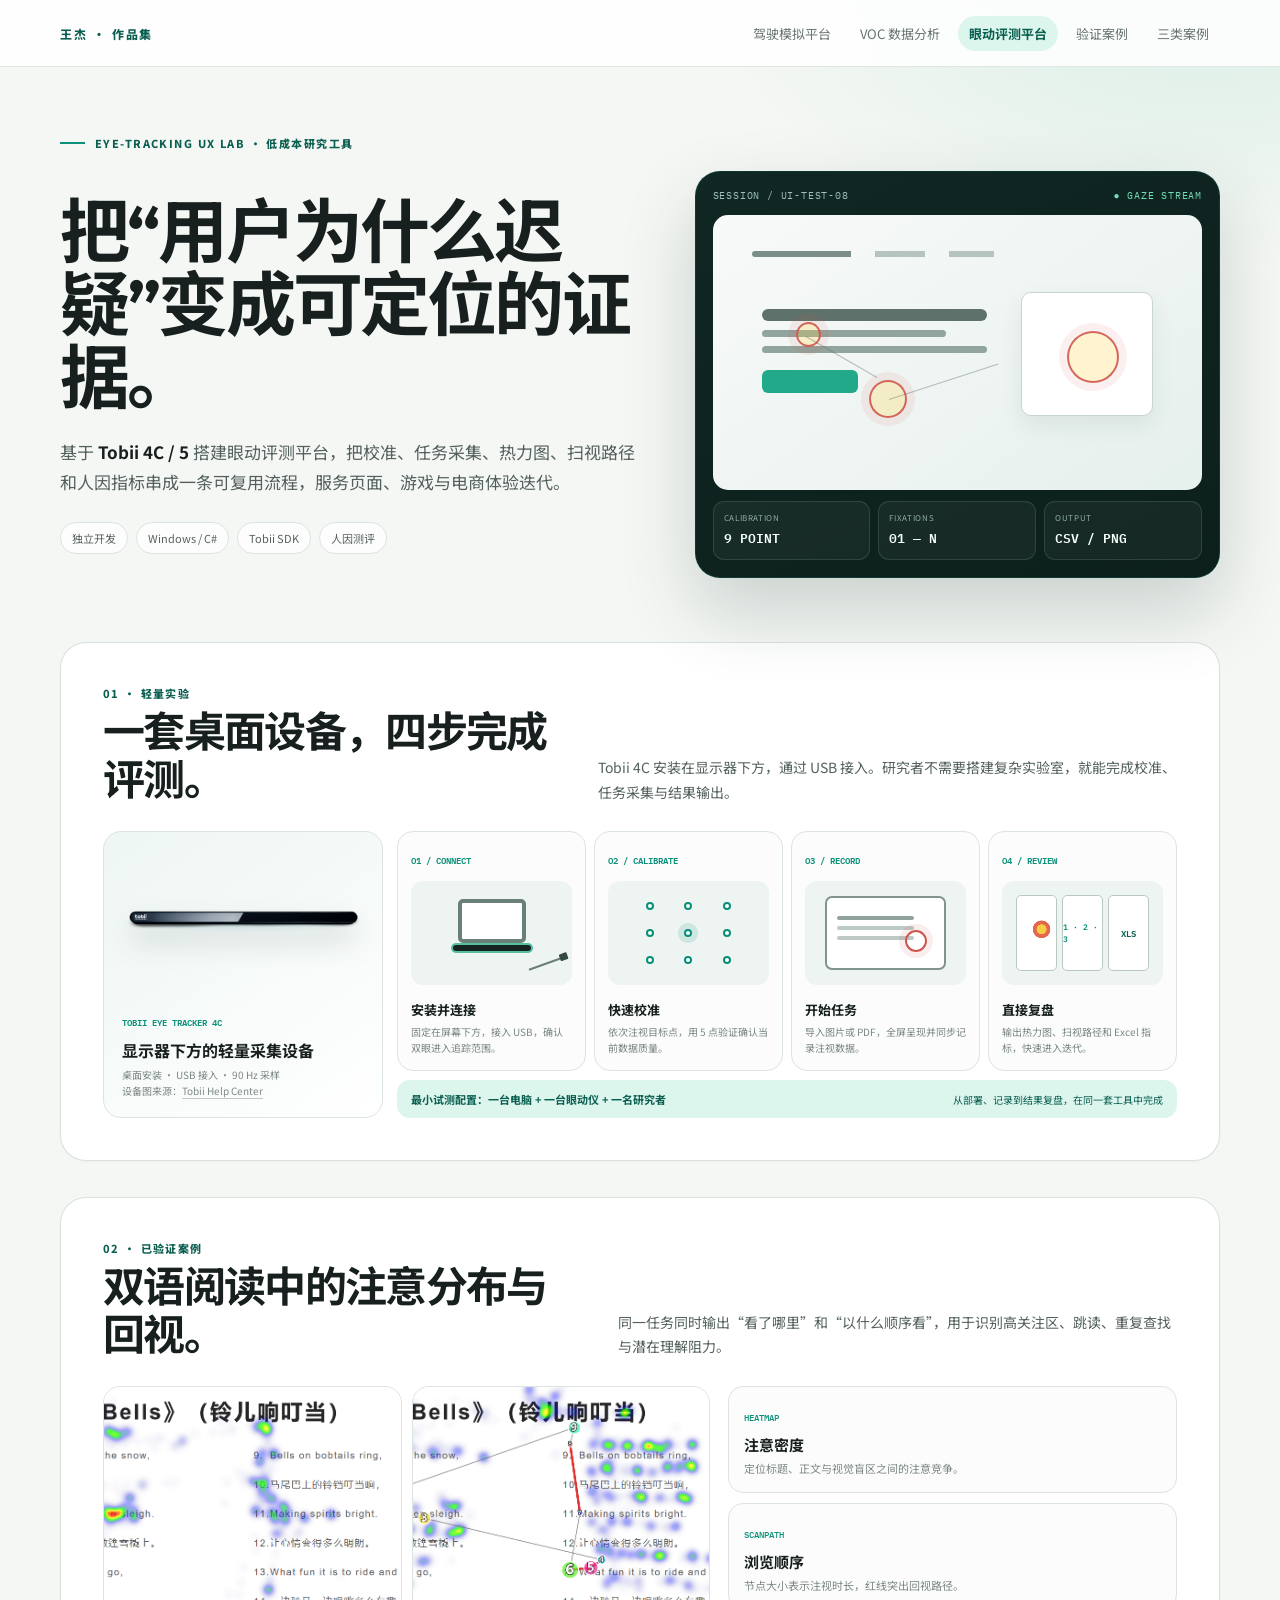
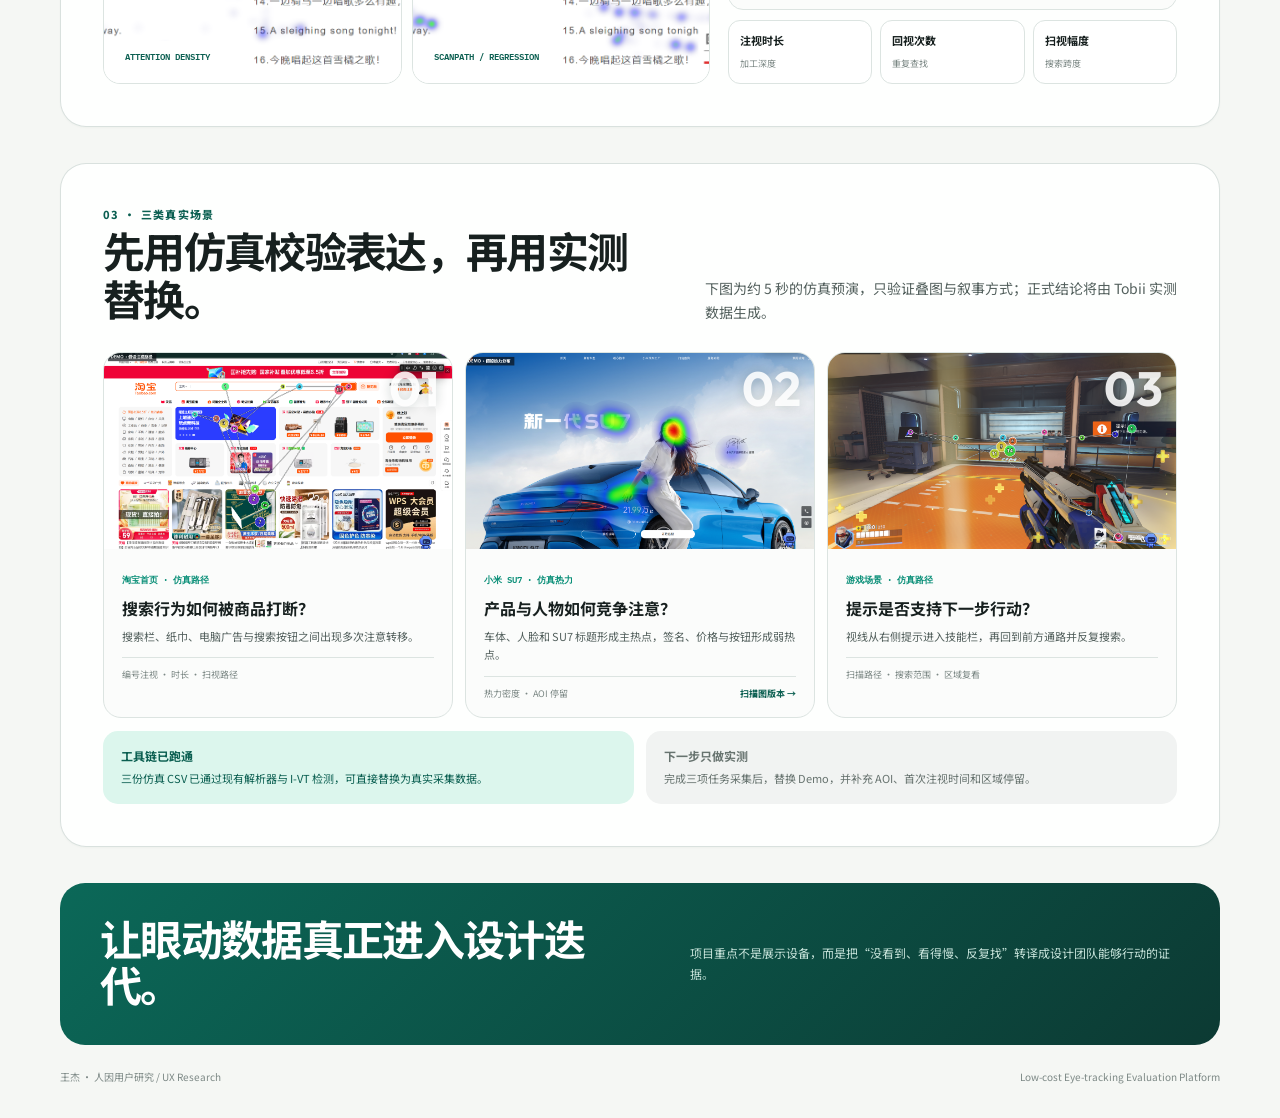
==== eye-tracking/index.html @ d2858ac9 "Show simulated gaze cases in portfolio" ====
<!DOCTYPE html>
<html lang="zh-CN">
<head>
<meta charset="utf-8"/>
<meta name="viewport" content="width=device-width,initial-scale=1"/>
<meta name="description" content="基于 Tobii 4C / 5 的低成本眼动交互与行为评测平台。"/>
<title>王杰｜低成本眼动交互与行为评测平台</title>
<link rel="preconnect" href="https://fonts.googleapis.com"/>
<link rel="preconnect" href="https://fonts.gstatic.com" crossorigin/>
<link href="https://fonts.googleapis.com/css2?family=IBM+Plex+Mono:wght@500;600&family=Noto+Sans+SC:wght@400;500;600;700;800&family=Outfit:wght@600;700&display=swap" rel="stylesheet"/>
<style>
:root{--ink:#17201f;--body:#53605d;--muted:#7c8885;--line:#dce4e1;--paper:#f5f7f4;--card:#fff;--accent:#0a8f78;--dark:#0b5f51;--mint:#dcf6ed;--red:#cf554c;--ease:cubic-bezier(.16,1,.3,1)}
*{box-sizing:border-box}html{scroll-behavior:smooth}body{margin:0;color:var(--ink);font-family:"Noto Sans SC","Microsoft YaHei",sans-serif;background:radial-gradient(800px 430px at 94% 0,rgba(74,193,157,.15),transparent 62%),var(--paper);-webkit-font-smoothing:antialiased}a{color:inherit}img{display:block;max-width:100%}.shell{width:min(1160px,calc(100% - 36px));margin:auto}.display{font-family:"Outfit","Noto Sans SC",sans-serif;letter-spacing:-.04em}.mono{font-family:"IBM Plex Mono",monospace}.topbar{position:sticky;top:0;z-index:20;border-bottom:1px solid rgba(220,228,225,.9);background:rgba(255,255,255,.84);backdrop-filter:blur(15px)}.topbar-inner{min-height:66px;display:flex;align-items:center;justify-content:space-between;gap:20px}.brand{font-size:12px;font-weight:800;letter-spacing:.16em;color:var(--dark);text-transform:uppercase;text-decoration:none}.nav{display:flex;gap:7px;align-items:center}.nav a{padding:8px 11px;border-radius:999px;text-decoration:none;font-size:13px;color:#687471}.nav a:hover{background:#edf4f1;color:var(--ink)}.nav a.active{background:var(--mint);color:var(--dark);font-weight:700}.hero{padding:68px 0 46px}.eyebrow{display:flex;align-items:center;gap:10px;color:var(--dark);font-size:11px;font-weight:800;letter-spacing:.13em;text-transform:uppercase}.eyebrow:before{content:"";width:25px;height:2px;background:var(--accent)}.hero-grid{display:grid;grid-template-columns:1.05fr .95fr;gap:54px;align-items:center;margin-top:20px}.hero h1{margin:0;font-size:clamp(42px,5.6vw,70px);line-height:1.04}.hero p{font-size:17px;line-height:1.8;color:var(--body);margin:23px 0 0;max-width:660px}.hero p strong{color:var(--ink)}.chips{display:flex;gap:8px;flex-wrap:wrap;margin-top:24px}.chip{font-size:11px;color:#56625f;border:1px solid var(--line);background:rgba(255,255,255,.72);border-radius:999px;padding:7px 11px}.console{border:1px solid rgba(10,143,120,.2);border-radius:25px;padding:17px;background:linear-gradient(155deg,#102723,#0c1f1b);color:#f5fffb;box-shadow:0 32px 75px rgba(10,50,42,.19)}.console-head{display:flex;justify-content:space-between;color:#9fc0b9;font-size:10px;letter-spacing:.08em}.live{color:#74dcba}.screen{position:relative;margin-top:13px;aspect-ratio:16/9;border-radius:15px;background:linear-gradient(145deg,#f8faf9,#e6f0ec);overflow:hidden}.screen:before{content:"";position:absolute;left:8%;right:8%;top:13%;height:6px;background:linear-gradient(90deg,#7b8f88 24%,transparent 24% 30%,#b6c4bf 30% 42%,transparent 42% 48%,#b6c4bf 48% 59%,transparent 59%);border-radius:20px}.copy-lines{position:absolute;left:10%;top:34%;width:46%}.copy-lines i{display:block;height:7px;background:#91a49e;border-radius:10px;margin-bottom:9px}.copy-lines i:first-child{height:12px;background:#5e716a}.copy-lines i:nth-child(2){width:82%}.copy-lines b{display:block;width:43%;height:23px;background:#22a98a;border-radius:6px;margin-top:17px}.product{position:absolute;right:10%;top:28%;width:27%;height:45%;background:white;border:1px solid #c9d5d1;border-radius:10px;box-shadow:0 10px 22px rgba(25,66,56,.08)}.gaze{position:absolute;border-radius:50%;border:2px solid rgba(207,85,76,.88);background:rgba(255,211,64,.25);box-shadow:0 0 0 8px rgba(207,85,76,.09)}.g1{width:25px;height:25px;left:17%;top:39%}.g2{width:38px;height:38px;left:32%;top:60%}.g3{width:52px;height:52px;right:17%;top:42%}.path{position:absolute;height:1px;background:rgba(90,102,98,.4);transform-origin:left}.p1{width:82px;left:19%;top:44%;transform:rotate(30deg)}.p2{width:115px;left:36%;top:67%;transform:rotate(-18deg)}.console-stats{display:grid;grid-template-columns:repeat(3,1fr);gap:8px;margin-top:11px}.console-stat{border:1px solid rgba(187,232,216,.14);background:rgba(255,255,255,.045);padding:10px;border-radius:11px}.console-stat span{display:block;font-size:8px;color:#8facA5;text-transform:uppercase;letter-spacing:.08em}.console-stat strong{display:block;margin-top:4px;font:600 13px "IBM Plex Mono",monospace}.section{padding:18px 0}.card{border:1px solid rgba(215,224,221,.95);border-radius:26px;background:rgba(255,255,255,.91);padding:clamp(23px,3.6vw,42px);box-shadow:0 1px 2px rgba(20,50,43,.03)}.section-head{display:flex;align-items:flex-end;justify-content:space-between;gap:40px;margin-bottom:27px}.kicker{margin:0;color:var(--dark);font-size:11px;font-weight:800;letter-spacing:.12em;text-transform:uppercase}.section h2{font-size:clamp(28px,3.7vw,42px);line-height:1.14;margin:7px 0 0}.intro{max-width:590px;font-size:14px;line-height:1.75;color:var(--body);margin:0}.flow{display:grid;grid-template-columns:repeat(5,1fr);border:1px solid var(--line);border-radius:17px;overflow:hidden}.flow div{padding:17px;background:#fff;border-right:1px solid var(--line)}.flow div:last-child{border:0}.flow span{font:500 9px "IBM Plex Mono",monospace;color:var(--accent)}.flow b{display:block;font-size:14px;margin-top:15px}.flow small{display:block;font-size:11px;line-height:1.6;color:var(--muted);margin-top:5px}.case-grid{display:grid;grid-template-columns:1.15fr .85fr;gap:18px}.visual-pair{display:grid;grid-template-columns:1fr 1fr;gap:10px}.visual{position:relative;border:1px solid var(--line);border-radius:17px;overflow:hidden;background:#edf2ef}.visual img{width:100%;height:100%;min-height:260px;object-fit:cover}.visual label{position:absolute;left:12px;bottom:12px;background:rgba(255,255,255,.9);backdrop-filter:blur(8px);padding:7px 9px;border-radius:8px;font:600 9px "IBM Plex Mono",monospace;color:var(--dark)}.case-notes{display:flex;flex-direction:column;gap:10px}.note{border:1px solid var(--line);border-radius:15px;padding:15px;background:#fbfcfb}.note span{font:500 9px "IBM Plex Mono",monospace;color:var(--accent)}.note h3{font-size:15px;margin:8px 0 4px}.note p{font-size:11px;line-height:1.65;color:var(--muted);margin:0}.metrics{display:grid;grid-template-columns:repeat(3,1fr);gap:8px}.metric{border:1px solid var(--line);border-radius:12px;padding:11px;background:white}.metric b{font-size:11px;display:block}.metric small{font-size:9px;color:var(--muted)}.next-grid{display:grid;grid-template-columns:repeat(3,1fr);gap:12px}.experiment{position:relative;min-height:220px;padding:20px;border:1px solid var(--line);border-radius:18px;background:#fbfcfb;overflow:hidden}.experiment:after{content:attr(data-no);position:absolute;right:13px;top:4px;font:700 58px "Outfit",sans-serif;color:#e7eeeb}.experiment span{position:relative;z-index:1;font:600 9px "IBM Plex Mono",monospace;color:var(--accent)}.experiment h3{position:relative;z-index:1;font-size:17px;margin:25px 0 9px}.experiment p{position:relative;z-index:1;font-size:12px;line-height:1.7;color:var(--body);margin:0}.deliver{position:absolute;left:20px;right:20px;bottom:17px;padding-top:11px;border-top:1px solid var(--line);font-size:10px;color:var(--muted)}.boundary{margin-top:13px;display:grid;grid-template-columns:1fr 1fr;gap:12px}.boundary div{padding:16px 18px;border-radius:15px}.done{background:var(--mint);color:var(--dark)}.roadmap{background:#f1f3f2;color:#67736f}.boundary b{display:block;font-size:12px}.boundary p{font-size:11px;line-height:1.6;margin:6px 0 0}.closing{margin:18px auto 0;padding:35px 40px;border-radius:25px;background:linear-gradient(135deg,#0b6858,#0c3a33);color:white;display:flex;align-items:center;justify-content:space-between;gap:40px}.closing h2{font-size:clamp(27px,3.6vw,42px);margin:0;line-height:1.1}.closing p{max-width:490px;font-size:12px;line-height:1.7;color:#c4e1d8;margin:0}.footer{padding:24px 0 34px;display:flex;justify-content:space-between;font-size:10px;color:var(--muted)}
.setup-grid{display:grid;grid-template-columns:280px 1fr;gap:14px}.device-panel{margin:0;border:1px solid var(--line);border-radius:18px;background:linear-gradient(145deg,#eef6f3,#fff);padding:18px;display:flex;flex-direction:column;justify-content:space-between}.device-stage{min-height:145px;display:grid;place-items:center;padding:14px 3px}.device-stage img{width:100%;filter:drop-shadow(0 15px 14px rgba(16,45,38,.18))}.device-panel span{font:600 9px "IBM Plex Mono",monospace;color:var(--accent)}.device-panel strong{display:block;font-size:16px;margin-top:7px}.device-panel small{display:block;font-size:10px;line-height:1.6;color:var(--muted);margin-top:5px}.device-panel a{color:var(--muted);text-decoration:none;border-bottom:1px solid #bdc9c5}.storyboard{display:grid;grid-template-columns:repeat(4,1fr);gap:8px}.story{position:relative;min-height:240px;border:1px solid var(--line);border-radius:16px;background:#fbfcfb;padding:13px;overflow:hidden}.story-no{font:600 9px "IBM Plex Mono",monospace;color:var(--accent)}.story-visual{height:104px;margin:12px 0 15px;border-radius:12px;background:#eef4f1;position:relative;overflow:hidden}.story h3{font-size:13px;margin:0}.story p{font-size:10px;line-height:1.55;color:var(--muted);margin:5px 0 0}.monitor{position:absolute;width:68px;height:44px;left:50%;top:18px;transform:translateX(-50%);border:4px solid #698079;border-radius:5px;background:#fff}.monitor:after{content:"";position:absolute;width:78px;height:6px;left:-9px;bottom:-12px;border-radius:5px;background:#162522;box-shadow:0 0 0 2px #57bea1}.usb{position:absolute;width:34px;height:2px;right:10px;bottom:20px;background:#6a7f79;transform:rotate(-20deg)}.usb:after{content:"";position:absolute;right:-7px;top:-3px;width:8px;height:7px;background:#344b45;border-radius:1px}.cal-grid{position:absolute;inset:18px 29px;display:grid;grid-template-columns:repeat(3,1fr);gap:12px}.cal-grid i{width:8px;height:8px;border:2px solid var(--accent);border-radius:50%;place-self:center;background:#fff}.cal-grid i:nth-child(5){box-shadow:0 0 0 6px rgba(10,143,120,.14)}.task-window{position:absolute;inset:15px 20px;border:2px solid #81938d;border-radius:7px;background:#fff}.task-window:before{content:"";position:absolute;left:10px;right:30px;top:18px;height:4px;border-radius:4px;background:#91a39d;box-shadow:0 10px 0 #bdc9c5,0 20px 0 #bdc9c5}.task-window:after{content:"";position:absolute;width:18px;height:18px;right:17px;bottom:16px;border:2px solid var(--red);border-radius:50%;box-shadow:0 0 0 6px rgba(207,85,76,.1)}.outputs{position:absolute;inset:14px;display:grid;grid-template-columns:repeat(3,1fr);gap:5px}.outputs i{position:relative;border:1px solid #b9c8c3;border-radius:5px;background:white}.outputs i:first-child{background:radial-gradient(circle at 63% 45%,#f4cf43 0 10%,#e6674f 11% 18%,transparent 19%),white}.outputs i:nth-child(2):before{content:"1 · 2 · 3";position:absolute;inset:0;display:grid;place-items:center;font:600 8px "IBM Plex Mono",monospace;color:var(--accent)}.outputs i:nth-child(3):before{content:"XLS";position:absolute;inset:0;display:grid;place-items:center;font:600 9px "IBM Plex Mono",monospace;color:var(--dark)}.ease-strip{grid-column:1/-1;display:flex;align-items:center;justify-content:space-between;gap:18px;margin-top:1px;border-radius:13px;background:var(--mint);padding:11px 14px;color:var(--dark)}.ease-strip b{font-size:11px}.ease-strip span{font-size:10px}
@media(max-width:900px){.hero-grid,.case-grid,.setup-grid{grid-template-columns:1fr}.hero{padding-top:50px}.console{max-width:640px}.section-head{display:block}.intro{margin-top:13px}.device-panel{display:grid;grid-template-columns:260px 1fr;gap:18px;align-items:center}.storyboard{grid-template-columns:1fr 1fr}.next-grid{grid-template-columns:1fr}.experiment{min-height:180px}.closing{display:block}.closing p{margin-top:15px}}
@media(max-width:620px){.shell{width:calc(100% - 24px)}.topbar-inner{align-items:flex-start;flex-direction:column;padding:11px 0}.nav{gap:2px}.nav a{font-size:11px;padding:6px 8px}.nav a:nth-child(n+4){display:none}.hero{padding:42px 0 28px}.hero h1{font-size:42px}.hero p{font-size:15px}.card{border-radius:21px}.device-panel{display:block}.device-stage{min-height:120px}.storyboard,.visual-pair,.boundary{grid-template-columns:1fr}.story{min-height:205px}.story-visual{height:88px}.ease-strip{display:block}.ease-strip span{display:block;margin-top:4px}.visual img{min-height:210px}.metrics{grid-template-columns:1fr 1fr}.closing{padding:28px}.footer{gap:8px;flex-direction:column}}
.experiment.visual-case{min-height:0;padding:0}.experiment.visual-case:after{top:5px;font-size:48px;color:rgba(255,255,255,.88);text-shadow:0 1px 12px rgba(5,33,28,.2)}.experiment-media{display:block;aspect-ratio:16/9;overflow:hidden;background:#dfe7e4}.experiment-media img{width:100%;height:100%;object-fit:cover;transition:transform .5s var(--ease)}.experiment-media:hover img{transform:scale(1.025)}.experiment-copy{padding:15px 18px 17px}.experiment.visual-case h3{font-size:16px;margin:8px 0 7px}.experiment.visual-case p{font-size:11px}.experiment.visual-case .deliver{position:static;left:auto;right:auto;bottom:auto;margin-top:12px;padding-top:10px;font-size:9px}.deliver a{float:right;color:var(--dark);font-weight:700;text-decoration:none}.deliver a:hover{text-decoration:underline}
@media(max-width:900px){.experiment.visual-case{min-height:0}}
@media(prefers-reduced-motion:reduce){html{scroll-behavior:auto}.experiment-media img{transition:none}}
</style>
</head>
<body>
<header class="topbar"><div class="shell topbar-inner"><a class="brand" href="../">王杰 · 作品集</a><nav class="nav" aria-label="作品集导航"><a href="../">驾驶模拟平台</a><a href="../voc/">VOC 数据分析</a><a class="active" href="./">眼动评测平台</a><a href="#case">验证案例</a><a href="#next">三类案例</a></nav></div></header>

<main>
<section class="hero shell">
  <div class="eyebrow">Eye-tracking UX Lab · 低成本研究工具</div>
  <div class="hero-grid">
    <div><h1 class="display">把“用户为什么迟疑”变成可定位的证据。</h1><p>基于 <strong>Tobii 4C / 5</strong> 搭建眼动评测平台，把校准、任务采集、热力图、扫视路径和人因指标串成一条可复用流程，服务页面、游戏与电商体验迭代。</p><div class="chips"><span class="chip">独立开发</span><span class="chip">Windows / C#</span><span class="chip">Tobii SDK</span><span class="chip">人因测评</span></div></div>
    <div class="console" aria-label="眼动评测控制台示意"><div class="console-head mono"><span>SESSION / UI-TEST-08</span><span class="live">● GAZE STREAM</span></div><div class="screen"><div class="copy-lines"><i></i><i></i><i></i><b></b></div><div class="product"></div><span class="gaze g1"></span><span class="gaze g2"></span><span class="gaze g3"></span><span class="path p1"></span><span class="path p2"></span></div><div class="console-stats"><div class="console-stat"><span>Calibration</span><strong>9 POINT</strong></div><div class="console-stat"><span>Fixations</span><strong>01 — N</strong></div><div class="console-stat"><span>Output</span><strong>CSV / PNG</strong></div></div></div>
  </div>
</section>

<section class="section shell">
  <div class="card">
    <div class="section-head"><div><p class="kicker">01 · 轻量实验</p><h2 class="display">一套桌面设备，四步完成评测。</h2></div><p class="intro">Tobii 4C 安装在显示器下方，通过 USB 接入。研究者不需要搭建复杂实验室，就能完成校准、任务采集与结果输出。</p></div>
    <div class="setup-grid">
      <figure class="device-panel"><div class="device-stage"><img src="./assets/tobii-4c.png" alt="Tobii Eye Tracker 4C 桌面式眼动仪"/></div><figcaption><span>TOBII EYE TRACKER 4C</span><strong>显示器下方的轻量采集设备</strong><small>桌面安装 · USB 接入 · 90 Hz 采样<br/>设备图来源：<a href="https://help.tobii.com/hc/en-us/articles/115003827934-Get-started-with-your-eye-tracker" target="_blank" rel="noreferrer">Tobii Help Center</a></small></figcaption></figure>
      <div class="storyboard" aria-label="眼动实验便捷性故事板">
        <article class="story"><span class="story-no">01 / CONNECT</span><div class="story-visual"><i class="monitor"></i><i class="usb"></i></div><h3>安装并连接</h3><p>固定在屏幕下方，接入 USB，确认双眼进入追踪范围。</p></article>
        <article class="story"><span class="story-no">02 / CALIBRATE</span><div class="story-visual"><span class="cal-grid"><i></i><i></i><i></i><i></i><i></i><i></i><i></i><i></i><i></i></span></div><h3>快速校准</h3><p>依次注视目标点，用 5 点验证确认当前数据质量。</p></article>
        <article class="story"><span class="story-no">03 / RECORD</span><div class="story-visual"><i class="task-window"></i></div><h3>开始任务</h3><p>导入图片或 PDF，全屏呈现并同步记录注视数据。</p></article>
        <article class="story"><span class="story-no">04 / REVIEW</span><div class="story-visual"><span class="outputs"><i></i><i></i><i></i></span></div><h3>直接复盘</h3><p>输出热力图、扫视路径和 Excel 指标，快速进入迭代。</p></article>
        <div class="ease-strip"><b>最小试测配置：一台电脑 + 一台眼动仪 + 一名研究者</b><span>从部署、记录到结果复盘，在同一套工具中完成</span></div>
      </div>
    </div>
  </div>
</section>

<section class="section shell" id="case">
  <div class="card">
    <div class="section-head"><div><p class="kicker">02 · 已验证案例</p><h2 class="display">双语阅读中的注意分布与回视。</h2></div><p class="intro">同一任务同时输出“看了哪里”和“以什么顺序看”，用于识别高关注区、跳读、重复查找与潜在理解阻力。</p></div>
    <div class="case-grid">
      <div class="visual-pair"><div class="visual"><img src="./assets/heatmap-reading.png" alt="双语阅读任务热力图"/><label>ATTENTION DENSITY</label></div><div class="visual"><img src="./assets/scanpath-reading.png" alt="双语阅读任务扫视路径"/><label>SCANPATH / REGRESSION</label></div></div>
      <div class="case-notes"><div class="note"><span>HEATMAP</span><h3>注意密度</h3><p>定位标题、正文与视觉盲区之间的注意竞争。</p></div><div class="note"><span>SCANPATH</span><h3>浏览顺序</h3><p>节点大小表示注视时长，红线突出回视路径。</p></div><div class="metrics"><div class="metric"><b>注视时长</b><small>加工深度</small></div><div class="metric"><b>回视次数</b><small>重复查找</small></div><div class="metric"><b>扫视幅度</b><small>搜索跨度</small></div></div></div>
    </div>
  </div>
</section>

<section class="section shell" id="next">
  <div class="card">
    <div class="section-head"><div><p class="kicker">03 · 三类真实场景</p><h2 class="display">先用仿真校验表达，再用实测替换。</h2></div><p class="intro">下图为约 5 秒的仿真预演，只验证叠图与叙事方式；正式结论将由 Tobii 实测数据生成。</p></div>
    <div class="next-grid">
      <article class="experiment visual-case" data-no="01"><a class="experiment-media" href="./stimuli/demo/taobao-scanpath-demo.png" target="_blank" rel="noreferrer"><img src="./stimuli/demo/taobao-scanpath-demo.png" alt="淘宝首页仿真扫视路径图"/></a><div class="experiment-copy"><span>淘宝首页 · 仿真路径</span><h3>搜索行为如何被商品打断？</h3><p>搜索栏、纸巾、电脑广告与搜索按钮之间出现多次注意转移。</p><div class="deliver">编号注视 · 时长 · 扫视路径</div></div></article>
      <article class="experiment visual-case" data-no="02"><a class="experiment-media" href="./stimuli/demo/xiaomi-su7-heatmap-demo.png" target="_blank" rel="noreferrer"><img src="./stimuli/demo/xiaomi-su7-heatmap-demo.png" alt="小米 SU7 官网仿真热力图"/></a><div class="experiment-copy"><span>小米 SU7 · 仿真热力</span><h3>产品与人物如何竞争注意？</h3><p>车体、人脸和 SU7 标题形成主热点，签名、价格与按钮形成弱热点。</p><div class="deliver">热力密度 · AOI 停留<a href="./stimuli/demo/xiaomi-su7-scanpath-demo.png" target="_blank" rel="noreferrer">扫描图版本 →</a></div></div></article>
      <article class="experiment visual-case" data-no="03"><a class="experiment-media" href="./stimuli/demo/game-scanpath-demo.png" target="_blank" rel="noreferrer"><img src="./stimuli/demo/game-scanpath-demo.png" alt="游戏训练场景仿真扫视路径图"/></a><div class="experiment-copy"><span>游戏场景 · 仿真路径</span><h3>提示是否支持下一步行动？</h3><p>视线从右侧提示进入技能栏，再回到前方通路并反复搜索。</p><div class="deliver">扫描路径 · 搜索范围 · 区域复看</div></div></article>
    </div>
    <div class="boundary"><div class="done"><b>工具链已跑通</b><p>三份仿真 CSV 已通过现有解析器与 I‑VT 检测，可直接替换为真实采集数据。</p></div><div class="roadmap"><b>下一步只做实测</b><p>完成三项任务采集后，替换 Demo，并补充 AOI、首次注视时间和区域停留。</p></div></div>
  </div>
</section>

<section class="closing shell"><h2 class="display">让眼动数据真正进入设计迭代。</h2><p>项目重点不是展示设备，而是把“没看到、看得慢、反复找”转译成设计团队能够行动的证据。</p></section>
</main>

<footer class="footer shell"><span>王杰 · 人因用户研究 / UX Research</span><span>Low-cost Eye-tracking Evaluation Platform</span></footer>
</body>
</html>
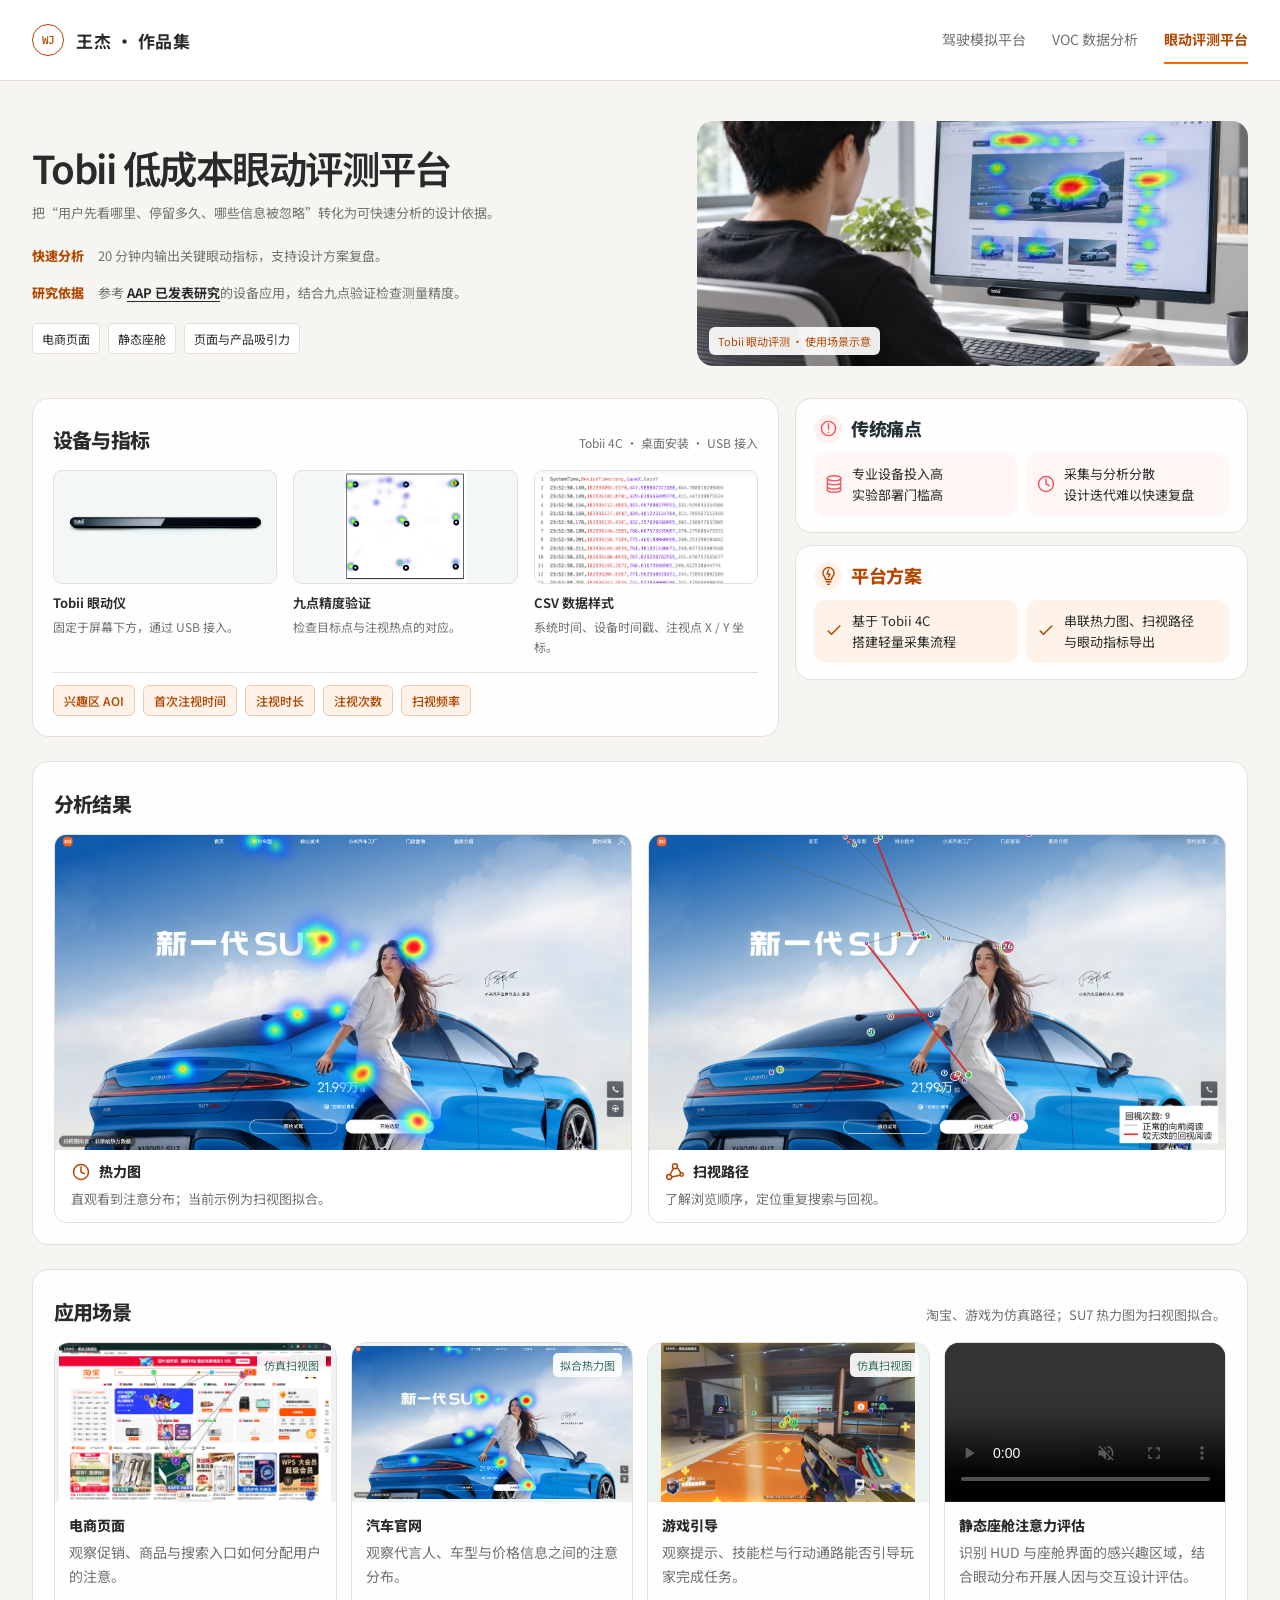
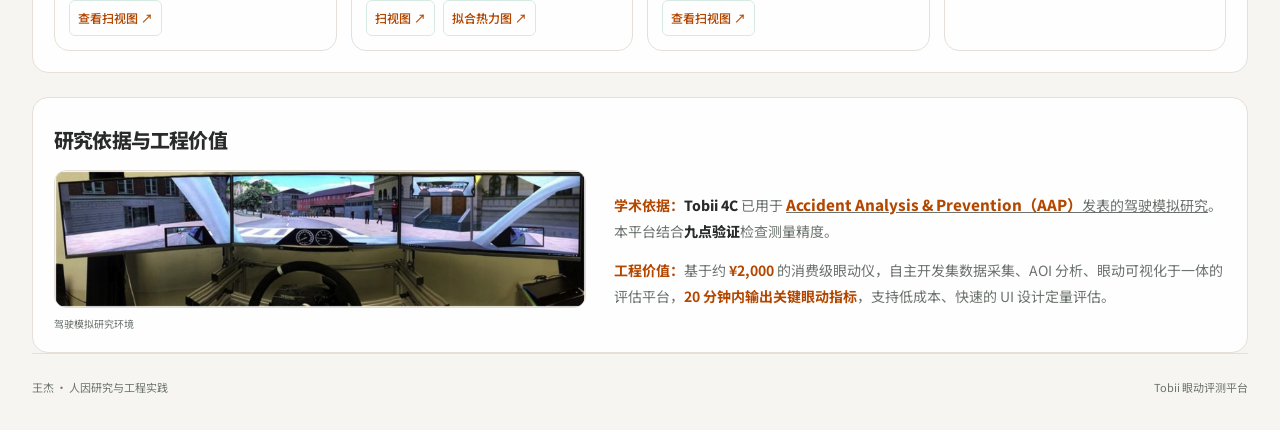
==== commit 028ef72f: "Refresh portfolio and highlight human factors research capabilities" ====
--- a/eye-tracking/index.html
+++ b/eye-tracking/index.html
@@ -1,77 +1,97 @@
 <!DOCTYPE html>
+
 <html lang="zh-CN">
 <head>
 <meta charset="utf-8"/>
-<meta name="viewport" content="width=device-width,initial-scale=1"/>
-<meta name="description" content="基于 Tobii 4C / 5 的低成本眼动交互与行为评测平台。"/>
-<title>王杰｜低成本眼动交互与行为评测平台</title>
-<link rel="preconnect" href="https://fonts.googleapis.com"/>
-<link rel="preconnect" href="https://fonts.gstatic.com" crossorigin/>
-<link href="https://fonts.googleapis.com/css2?family=IBM+Plex+Mono:wght@500;600&family=Noto+Sans+SC:wght@400;500;600;700;800&family=Outfit:wght@600;700&display=swap" rel="stylesheet"/>
+<meta content="width=device-width,initial-scale=1" name="viewport"/>
+<meta content="Tobii 低成本眼动评测平台：从安装、校准、任务配置到采集复盘，呈现四个应用场景。" name="description"/>
+<title>王杰｜Tobii 低成本眼动评测平台</title>
 <style>
-:root{--ink:#17201f;--body:#53605d;--muted:#7c8885;--line:#dce4e1;--paper:#f5f7f4;--card:#fff;--accent:#0a8f78;--dark:#0b5f51;--mint:#dcf6ed;--red:#cf554c;--ease:cubic-bezier(.16,1,.3,1)}
-*{box-sizing:border-box}html{scroll-behavior:smooth}body{margin:0;color:var(--ink);font-family:"Noto Sans SC","Microsoft YaHei",sans-serif;background:radial-gradient(800px 430px at 94% 0,rgba(74,193,157,.15),transparent 62%),var(--paper);-webkit-font-smoothing:antialiased}a{color:inherit}img{display:block;max-width:100%}.shell{width:min(1160px,calc(100% - 36px));margin:auto}.display{font-family:"Outfit","Noto Sans SC",sans-serif;letter-spacing:-.04em}.mono{font-family:"IBM Plex Mono",monospace}.topbar{position:sticky;top:0;z-index:20;border-bottom:1px solid rgba(220,228,225,.9);background:rgba(255,255,255,.84);backdrop-filter:blur(15px)}.topbar-inner{min-height:66px;display:flex;align-items:center;justify-content:space-between;gap:20px}.brand{font-size:12px;font-weight:800;letter-spacing:.16em;color:var(--dark);text-transform:uppercase;text-decoration:none}.nav{display:flex;gap:7px;align-items:center}.nav a{padding:8px 11px;border-radius:999px;text-decoration:none;font-size:13px;color:#687471}.nav a:hover{background:#edf4f1;color:var(--ink)}.nav a.active{background:var(--mint);color:var(--dark);font-weight:700}.hero{padding:68px 0 46px}.eyebrow{display:flex;align-items:center;gap:10px;color:var(--dark);font-size:11px;font-weight:800;letter-spacing:.13em;text-transform:uppercase}.eyebrow:before{content:"";width:25px;height:2px;background:var(--accent)}.hero-grid{display:grid;grid-template-columns:1.05fr .95fr;gap:54px;align-items:center;margin-top:20px}.hero h1{margin:0;font-size:clamp(42px,5.6vw,70px);line-height:1.04}.hero p{font-size:17px;line-height:1.8;color:var(--body);margin:23px 0 0;max-width:660px}.hero p strong{color:var(--ink)}.chips{display:flex;gap:8px;flex-wrap:wrap;margin-top:24px}.chip{font-size:11px;color:#56625f;border:1px solid var(--line);background:rgba(255,255,255,.72);border-radius:999px;padding:7px 11px}.console{border:1px solid rgba(10,143,120,.2);border-radius:25px;padding:17px;background:linear-gradient(155deg,#102723,#0c1f1b);color:#f5fffb;box-shadow:0 32px 75px rgba(10,50,42,.19)}.console-head{display:flex;justify-content:space-between;color:#9fc0b9;font-size:10px;letter-spacing:.08em}.live{color:#74dcba}.screen{position:relative;margin-top:13px;aspect-ratio:16/9;border-radius:15px;background:linear-gradient(145deg,#f8faf9,#e6f0ec);overflow:hidden}.screen:before{content:"";position:absolute;left:8%;right:8%;top:13%;height:6px;background:linear-gradient(90deg,#7b8f88 24%,transparent 24% 30%,#b6c4bf 30% 42%,transparent 42% 48%,#b6c4bf 48% 59%,transparent 59%);border-radius:20px}.copy-lines{position:absolute;left:10%;top:34%;width:46%}.copy-lines i{display:block;height:7px;background:#91a49e;border-radius:10px;margin-bottom:9px}.copy-lines i:first-child{height:12px;background:#5e716a}.copy-lines i:nth-child(2){width:82%}.copy-lines b{display:block;width:43%;height:23px;background:#22a98a;border-radius:6px;margin-top:17px}.product{position:absolute;right:10%;top:28%;width:27%;height:45%;background:white;border:1px solid #c9d5d1;border-radius:10px;box-shadow:0 10px 22px rgba(25,66,56,.08)}.gaze{position:absolute;border-radius:50%;border:2px solid rgba(207,85,76,.88);background:rgba(255,211,64,.25);box-shadow:0 0 0 8px rgba(207,85,76,.09)}.g1{width:25px;height:25px;left:17%;top:39%}.g2{width:38px;height:38px;left:32%;top:60%}.g3{width:52px;height:52px;right:17%;top:42%}.path{position:absolute;height:1px;background:rgba(90,102,98,.4);transform-origin:left}.p1{width:82px;left:19%;top:44%;transform:rotate(30deg)}.p2{width:115px;left:36%;top:67%;transform:rotate(-18deg)}.console-stats{display:grid;grid-template-columns:repeat(3,1fr);gap:8px;margin-top:11px}.console-stat{border:1px solid rgba(187,232,216,.14);background:rgba(255,255,255,.045);padding:10px;border-radius:11px}.console-stat span{display:block;font-size:8px;color:#8facA5;text-transform:uppercase;letter-spacing:.08em}.console-stat strong{display:block;margin-top:4px;font:600 13px "IBM Plex Mono",monospace}.section{padding:18px 0}.card{border:1px solid rgba(215,224,221,.95);border-radius:26px;background:rgba(255,255,255,.91);padding:clamp(23px,3.6vw,42px);box-shadow:0 1px 2px rgba(20,50,43,.03)}.section-head{display:flex;align-items:flex-end;justify-content:space-between;gap:40px;margin-bottom:27px}.kicker{margin:0;color:var(--dark);font-size:11px;font-weight:800;letter-spacing:.12em;text-transform:uppercase}.section h2{font-size:clamp(28px,3.7vw,42px);line-height:1.14;margin:7px 0 0}.intro{max-width:590px;font-size:14px;line-height:1.75;color:var(--body);margin:0}.flow{display:grid;grid-template-columns:repeat(5,1fr);border:1px solid var(--line);border-radius:17px;overflow:hidden}.flow div{padding:17px;background:#fff;border-right:1px solid var(--line)}.flow div:last-child{border:0}.flow span{font:500 9px "IBM Plex Mono",monospace;color:var(--accent)}.flow b{display:block;font-size:14px;margin-top:15px}.flow small{display:block;font-size:11px;line-height:1.6;color:var(--muted);margin-top:5px}.case-grid{display:grid;grid-template-columns:1.15fr .85fr;gap:18px}.visual-pair{display:grid;grid-template-columns:1fr 1fr;gap:10px}.visual{position:relative;border:1px solid var(--line);border-radius:17px;overflow:hidden;background:#edf2ef}.visual img{width:100%;height:100%;min-height:260px;object-fit:cover}.visual label{position:absolute;left:12px;bottom:12px;background:rgba(255,255,255,.9);backdrop-filter:blur(8px);padding:7px 9px;border-radius:8px;font:600 9px "IBM Plex Mono",monospace;color:var(--dark)}.case-notes{display:flex;flex-direction:column;gap:10px}.note{border:1px solid var(--line);border-radius:15px;padding:15px;background:#fbfcfb}.note span{font:500 9px "IBM Plex Mono",monospace;color:var(--accent)}.note h3{font-size:15px;margin:8px 0 4px}.note p{font-size:11px;line-height:1.65;color:var(--muted);margin:0}.metrics{display:grid;grid-template-columns:repeat(3,1fr);gap:8px}.metric{border:1px solid var(--line);border-radius:12px;padding:11px;background:white}.metric b{font-size:11px;display:block}.metric small{font-size:9px;color:var(--muted)}.next-grid{display:grid;grid-template-columns:repeat(3,1fr);gap:12px}.experiment{position:relative;min-height:220px;padding:20px;border:1px solid var(--line);border-radius:18px;background:#fbfcfb;overflow:hidden}.experiment:after{content:attr(data-no);position:absolute;right:13px;top:4px;font:700 58px "Outfit",sans-serif;color:#e7eeeb}.experiment span{position:relative;z-index:1;font:600 9px "IBM Plex Mono",monospace;color:var(--accent)}.experiment h3{position:relative;z-index:1;font-size:17px;margin:25px 0 9px}.experiment p{position:relative;z-index:1;font-size:12px;line-height:1.7;color:var(--body);margin:0}.deliver{position:absolute;left:20px;right:20px;bottom:17px;padding-top:11px;border-top:1px solid var(--line);font-size:10px;color:var(--muted)}.boundary{margin-top:13px;display:grid;grid-template-columns:1fr 1fr;gap:12px}.boundary div{padding:16px 18px;border-radius:15px}.done{background:var(--mint);color:var(--dark)}.roadmap{background:#f1f3f2;color:#67736f}.boundary b{display:block;font-size:12px}.boundary p{font-size:11px;line-height:1.6;margin:6px 0 0}.closing{margin:18px auto 0;padding:35px 40px;border-radius:25px;background:linear-gradient(135deg,#0b6858,#0c3a33);color:white;display:flex;align-items:center;justify-content:space-between;gap:40px}.closing h2{font-size:clamp(27px,3.6vw,42px);margin:0;line-height:1.1}.closing p{max-width:490px;font-size:12px;line-height:1.7;color:#c4e1d8;margin:0}.footer{padding:24px 0 34px;display:flex;justify-content:space-between;font-size:10px;color:var(--muted)}
-.setup-grid{display:grid;grid-template-columns:280px 1fr;gap:14px}.device-panel{margin:0;border:1px solid var(--line);border-radius:18px;background:linear-gradient(145deg,#eef6f3,#fff);padding:18px;display:flex;flex-direction:column;justify-content:space-between}.device-stage{min-height:145px;display:grid;place-items:center;padding:14px 3px}.device-stage img{width:100%;filter:drop-shadow(0 15px 14px rgba(16,45,38,.18))}.device-panel span{font:600 9px "IBM Plex Mono",monospace;color:var(--accent)}.device-panel strong{display:block;font-size:16px;margin-top:7px}.device-panel small{display:block;font-size:10px;line-height:1.6;color:var(--muted);margin-top:5px}.device-panel a{color:var(--muted);text-decoration:none;border-bottom:1px solid #bdc9c5}.storyboard{display:grid;grid-template-columns:repeat(4,1fr);gap:8px}.story{position:relative;min-height:240px;border:1px solid var(--line);border-radius:16px;background:#fbfcfb;padding:13px;overflow:hidden}.story-no{font:600 9px "IBM Plex Mono",monospace;color:var(--accent)}.story-visual{height:104px;margin:12px 0 15px;border-radius:12px;background:#eef4f1;position:relative;overflow:hidden}.story h3{font-size:13px;margin:0}.story p{font-size:10px;line-height:1.55;color:var(--muted);margin:5px 0 0}.monitor{position:absolute;width:68px;height:44px;left:50%;top:18px;transform:translateX(-50%);border:4px solid #698079;border-radius:5px;background:#fff}.monitor:after{content:"";position:absolute;width:78px;height:6px;left:-9px;bottom:-12px;border-radius:5px;background:#162522;box-shadow:0 0 0 2px #57bea1}.usb{position:absolute;width:34px;height:2px;right:10px;bottom:20px;background:#6a7f79;transform:rotate(-20deg)}.usb:after{content:"";position:absolute;right:-7px;top:-3px;width:8px;height:7px;background:#344b45;border-radius:1px}.cal-grid{position:absolute;inset:18px 29px;display:grid;grid-template-columns:repeat(3,1fr);gap:12px}.cal-grid i{width:8px;height:8px;border:2px solid var(--accent);border-radius:50%;place-self:center;background:#fff}.cal-grid i:nth-child(5){box-shadow:0 0 0 6px rgba(10,143,120,.14)}.task-window{position:absolute;inset:15px 20px;border:2px solid #81938d;border-radius:7px;background:#fff}.task-window:before{content:"";position:absolute;left:10px;right:30px;top:18px;height:4px;border-radius:4px;background:#91a39d;box-shadow:0 10px 0 #bdc9c5,0 20px 0 #bdc9c5}.task-window:after{content:"";position:absolute;width:18px;height:18px;right:17px;bottom:16px;border:2px solid var(--red);border-radius:50%;box-shadow:0 0 0 6px rgba(207,85,76,.1)}.outputs{position:absolute;inset:14px;display:grid;grid-template-columns:repeat(3,1fr);gap:5px}.outputs i{position:relative;border:1px solid #b9c8c3;border-radius:5px;background:white}.outputs i:first-child{background:radial-gradient(circle at 63% 45%,#f4cf43 0 10%,#e6674f 11% 18%,transparent 19%),white}.outputs i:nth-child(2):before{content:"1 · 2 · 3";position:absolute;inset:0;display:grid;place-items:center;font:600 8px "IBM Plex Mono",monospace;color:var(--accent)}.outputs i:nth-child(3):before{content:"XLS";position:absolute;inset:0;display:grid;place-items:center;font:600 9px "IBM Plex Mono",monospace;color:var(--dark)}.ease-strip{grid-column:1/-1;display:flex;align-items:center;justify-content:space-between;gap:18px;margin-top:1px;border-radius:13px;background:var(--mint);padding:11px 14px;color:var(--dark)}.ease-strip b{font-size:11px}.ease-strip span{font-size:10px}
-@media(max-width:900px){.hero-grid,.case-grid,.setup-grid{grid-template-columns:1fr}.hero{padding-top:50px}.console{max-width:640px}.section-head{display:block}.intro{margin-top:13px}.device-panel{display:grid;grid-template-columns:260px 1fr;gap:18px;align-items:center}.storyboard{grid-template-columns:1fr 1fr}.next-grid{grid-template-columns:1fr}.experiment{min-height:180px}.closing{display:block}.closing p{margin-top:15px}}
-@media(max-width:620px){.shell{width:calc(100% - 24px)}.topbar-inner{align-items:flex-start;flex-direction:column;padding:11px 0}.nav{gap:2px}.nav a{font-size:11px;padding:6px 8px}.nav a:nth-child(n+4){display:none}.hero{padding:42px 0 28px}.hero h1{font-size:42px}.hero p{font-size:15px}.card{border-radius:21px}.device-panel{display:block}.device-stage{min-height:120px}.storyboard,.visual-pair,.boundary{grid-template-columns:1fr}.story{min-height:205px}.story-visual{height:88px}.ease-strip{display:block}.ease-strip span{display:block;margin-top:4px}.visual img{min-height:210px}.metrics{grid-template-columns:1fr 1fr}.closing{padding:28px}.footer{gap:8px;flex-direction:column}}
-.experiment.visual-case{min-height:0;padding:0}.experiment.visual-case:after{top:5px;font-size:48px;color:rgba(255,255,255,.88);text-shadow:0 1px 12px rgba(5,33,28,.2)}.experiment-media{display:block;aspect-ratio:16/9;overflow:hidden;background:#dfe7e4}.experiment-media img{width:100%;height:100%;object-fit:cover;transition:transform .5s var(--ease)}.experiment-media:hover img{transform:scale(1.025)}.experiment-copy{padding:15px 18px 17px}.experiment.visual-case h3{font-size:16px;margin:8px 0 7px}.experiment.visual-case p{font-size:11px}.experiment.visual-case .deliver{position:static;left:auto;right:auto;bottom:auto;margin-top:12px;padding-top:10px;font-size:9px}.deliver a{float:right;color:var(--dark);font-weight:700;text-decoration:none}.deliver a:hover{text-decoration:underline}
-@media(max-width:900px){.experiment.visual-case{min-height:0}}
-@media(prefers-reduced-motion:reduce){html{scroll-behavior:auto}.experiment-media img{transition:none}}
+:root{--ink:#122329;--body:#61727a;--green:#007f73;--mint:#e8f6f2;--line:#e0eceb;--paper:#f3f9f7;--red:#ef5b64}
+*{box-sizing:border-box}html{scroll-behavior:smooth}body{margin:0;background:var(--paper);font-family:"PingFang SC","Microsoft YaHei",sans-serif;color:var(--ink);-webkit-font-smoothing:antialiased}a{color:inherit}img{display:block;max-width:100%}button{font:inherit}h1,h2,h3,p,figure{margin:0}.shell{width:min(1280px,calc(100% - 64px));margin-inline:auto}.topbar{border-bottom:1px solid var(--line);background:#fff}.topbar-inner{min-height:64px;display:flex;align-items:center;justify-content:space-between;gap:20px}.brand{font-size:17px;font-weight:750;letter-spacing:.12em;text-decoration:none;color:#006e64}.nav{display:flex;gap:12px;align-items:center}.nav a{padding:10px 16px;text-decoration:none;font-size:14px;color:var(--body);border-radius:24px}.nav a:hover{background:#f0f7f5}.nav a.active{background:var(--mint);color:#006e64;font-weight:700}.hero{position:relative;display:grid;grid-template-columns:1.12fr .88fr;gap:24px;align-items:center;padding-block:34px 26px}.eyebrow,.kicker{font-size:11px;font-weight:750;letter-spacing:.18em;color:var(--green);text-transform:uppercase}.eyebrow{display:flex;align-items:center;gap:12px}.eyebrow:before{content:"";height:3px;width:32px;background:var(--green)}h1{font-size:clamp(30px,3.25vw,46px);line-height:1.2;letter-spacing:-.045em;margin:18px 0 12px}.hero-sub{color:var(--body);font-size:16px;line-height:1.65}.badges{display:flex;gap:9px;flex-wrap:wrap;margin-top:20px}.badge{display:flex;align-items:center;gap:9px;padding:11px 14px;background:#eaf5f2;border:1px solid #e0efea;border-radius:12px;font-size:13px;font-weight:650;color:#006d63}.icon{width:24px;height:24px;flex-shrink:0;fill:none;stroke:currentColor;stroke-width:1.8;stroke-linecap:round;stroke-linejoin:round}.hero-visual{position:relative;min-height:210px;display:grid;grid-template-columns:.8fr 1.2fr;gap:14px;align-items:center}.device{position:relative;z-index:1;text-align:center}.device img{width:100%;filter:drop-shadow(0 10px 8px #173e3520);margin-bottom:17px}.device figcaption{color:var(--body);font-size:12px;line-height:1.8}.device figcaption b{display:block;color:var(--green);font-size:9px;letter-spacing:.13em}.missing{border:1px dashed #afcac3;background:repeating-linear-gradient(135deg,#eef6f3,#eef6f3 10px,#f5faf8 10px,#f5faf8 20px);color:#607c73;border-radius:12px;display:flex;flex-direction:column;align-items:center;justify-content:center;gap:9px;text-align:center;padding:18px}.missing .icon{width:30px;height:30px;opacity:.7}.missing b{font-size:12px;font-weight:650}.missing small{font-size:10px;line-height:1.65}.hero-missing{height:210px}.asset-id{font:600 9px ui-monospace,monospace;letter-spacing:.08em;border:1px solid #c4d9d2;background:#ffffffaa;padding:4px 7px;border-radius:5px}.page-grid{display:grid;gap:16px}.panel{background:#ffffffed;border:1px solid var(--line);border-radius:18px;padding:21px}.comparison{display:grid;grid-template-columns:1fr 1fr;gap:16px}.compare-title{display:flex;gap:13px;align-items:center;font-size:22px;letter-spacing:-.03em;margin-bottom:15px}.round{width:37px;height:37px;border-radius:50%;display:grid;place-items:center;background:var(--mint);color:var(--green);flex-shrink:0}.round .icon{width:23px;height:23px}.pain .round{background:#fff0f1;color:var(--red)}.pain .compare-title{color:#223036}.solution .compare-title{color:#006b61}.compare-items{display:grid;grid-template-columns:1fr 1fr;gap:12px}.compare-item{display:flex;align-items:center;gap:13px;border-radius:12px;padding:15px;background:#f2faf7;min-height:81px}.pain .compare-item{background:#fff6f6}.compare-item .icon{color:var(--green);width:28px;height:28px}.pain .compare-item .icon{color:var(--red)}.compare-item p{font-size:13px;line-height:1.65}.middle{display:grid;grid-template-columns:1.16fr 1fr;gap:16px;align-items:stretch}.section-head{display:flex;justify-content:space-between;gap:20px;align-items:end;margin-bottom:16px}h2{font-size:clamp(23px,2.35vw,31px);line-height:1.25;letter-spacing:-.04em;margin-top:7px}.section-note{font-size:12px;line-height:1.65;color:var(--body);max-width:320px}.story-banner{display:grid;grid-template-columns:1fr 1.15fr;min-height:135px;border:1px solid var(--line);background:#f4faf7;border-radius:13px;overflow:hidden;margin-bottom:12px}.story-device{display:flex;flex-direction:column;justify-content:center;padding:20px}.story-device img{margin-bottom:15px}.story-device b{font-size:9px;letter-spacing:.13em;color:var(--green)}.story-device span{font-size:12px;color:var(--body);margin-top:5px}.story-scene{border:0;border-left:1px dashed #bfd6cf;border-radius:0;padding:12px}.storyboard{display:grid;grid-template-columns:repeat(5,minmax(0,1fr));gap:8px}.step{border:1px solid var(--line);border-radius:12px;padding:12px 9px 13px;background:#fff}.step-no{display:grid;place-items:center;width:30px;height:30px;background:#098f80;color:white;border-radius:50%;font:600 12px ui-monospace,monospace;margin-bottom:12px}.step h3{font-size:14px;white-space:nowrap;letter-spacing:-.025em}.step p{font-size:11px;line-height:1.7;color:var(--body);margin-top:10px}.step-art{height:86px;background:#f1f8f5;border-radius:9px;display:flex;align-items:center;justify-content:center;position:relative;margin-top:11px;overflow:hidden}.step-art>.icon{width:55px;height:55px;color:#54827a;stroke-width:1.3}.monitor{width:65%;height:43px;border:3px solid #718d89;border-radius:4px;background:#fff;position:relative}.monitor:after{content:"";position:absolute;left:-7px;right:-7px;height:5px;bottom:-13px;background:#163b37;border-radius:4px}.monitor:before{content:"";position:absolute;left:-3px;right:-3px;height:3px;bottom:-6px;background:#20b09b}.dots{display:grid;grid-template-columns:repeat(3,8px);gap:12px}.dots i{width:8px;height:8px;border:2px solid #009582;border-radius:50%;background:white}.dots i:nth-child(5){box-shadow:0 0 0 4px #00958220}.record-dot{height:29px;width:29px;border-radius:50%;background:#fb5663;border:5px solid #fff;box-shadow:0 0 0 7px #ffe1e4,0 0 0 12px #fff0f1}.record-label{position:absolute;bottom:5px;font:9px ui-monospace,monospace;color:#788b87}.mini-image{width:100%;height:100%;object-fit:cover}.step .mini-image{padding:5px;object-fit:contain}.outputs-main{display:grid;grid-template-columns:1fr 1fr;gap:9px}.output-card{border:1px solid var(--line);border-radius:12px;overflow:hidden;min-width:0;background:#fff}.output-media{display:block;height:105px;background:#f0f7f5;overflow:hidden}.output-media img{width:100%;height:100%;object-fit:cover;transition:transform .25s}.output-media:hover img{transform:scale(1.035)}.output-copy{padding:11px 12px}.output-copy h3{font-size:14px;display:flex;align-items:center;gap:8px}.output-copy .icon{width:20px;height:20px;color:var(--green)}.output-copy p{font-size:11px;color:var(--body);line-height:1.55;margin:5px 0 0 28px}.outputs-small{display:grid;grid-template-columns:repeat(3,minmax(0,1fr));gap:9px;margin-top:9px}.output-placeholder{height:99px;border-radius:0;border:0;border-bottom:1px dashed #bfd6cf;padding:10px;gap:5px}.output-placeholder b{font-size:11px}.output-placeholder .asset-id{font-size:8px}.outputs-small .output-copy{padding:10px}.outputs-small h3{font-size:12px;line-height:1.4;align-items:start;gap:6px}.outputs-small .icon{width:17px;height:17px;flex-shrink:0}.outputs-small .output-copy p{font-size:10px;margin-left:0}.cases-head .section-note{max-width:510px}.case-grid{display:grid;grid-template-columns:repeat(3,minmax(0,1fr));gap:14px}.case{border:1px solid var(--line);border-radius:15px;overflow:hidden;min-width:0}.case-image{display:block;position:relative;background:#ecf3f1;aspect-ratio:1.77;overflow:hidden}.case-image img{width:100%;height:100%;object-fit:contain;transition:transform .25s}.case-image:hover img{transform:scale(1.025)}.media-tag{position:absolute;right:10px;top:10px;background:#ffffffeb;color:#326b60;padding:4px 7px;border-radius:5px;font-size:9px}.case-body{padding:16px;display:flex;align-items:start;gap:12px}.case-icon{width:44px;height:44px;background:var(--mint);border-radius:50%;color:var(--green);display:grid;place-items:center;flex-shrink:0}.case-icon .icon{height:26px;width:26px}.case h3{font-size:20px;line-height:1.3;margin-bottom:6px}.case p{font-size:12px;line-height:1.65;color:var(--body)}.case-links{display:flex;gap:8px;margin-top:11px;flex-wrap:wrap}.case-links a{font-size:10px;color:var(--green);text-decoration:none;border:1px solid #d7e9e3;border-radius:6px;padding:5px 8px}.case-links a:hover{background:var(--mint)}.su7-pair{display:grid;grid-template-columns:1fr 1fr;gap:1px;background:var(--line);border-top:1px solid var(--line)}.su7-pair a{display:block;position:relative;min-width:0;background:#f2f7f5;aspect-ratio:1.8}.su7-pair img{width:100%;height:100%;object-fit:contain}.su7-pair span{position:absolute;left:5px;bottom:4px;font-size:8px;background:#fffffff0;padding:3px 5px;border-radius:3px;color:#28695f}.case-status{font-size:10px;color:#71867e;padding:0 16px 12px}.basis{display:grid;grid-template-columns:190px 1fr 310px;gap:24px;align-items:center}.basis p{font-size:12px;line-height:1.8;color:var(--body)}.basis h2{font-size:25px}.basis-points{display:grid;grid-template-columns:repeat(3,1fr);gap:8px}.basis-point{background:#f4faf7;border:1px solid var(--line);border-radius:11px;padding:12px 9px}.basis-point b{display:flex;align-items:center;gap:5px;color:var(--green);font-size:11px;white-space:nowrap}.basis-point .icon{width:16px;height:16px}.basis-point small{display:block;font-size:10px;line-height:1.6;color:var(--body);margin-top:7px}.footer{display:flex;justify-content:space-between;gap:20px;padding-block:21px 28px;color:#7f918b;font-size:10px}.draft-note{font-size:10px;color:#7f918b;margin-top:12px}.sr-only{position:absolute;width:1px;height:1px;padding:0;margin:-1px;overflow:hidden;clip:rect(0,0,0,0);white-space:nowrap;border:0}a:focus-visible{outline:3px solid #009781;outline-offset:4px}
+@media(min-width:1440px){.hero{padding-block:42px 30px}.hero-visual,.hero-missing{min-height:220px}.panel{padding:24px}.step-art{height:95px}.output-media{height:116px}.output-placeholder{height:110px}}
+@media(max-width:1050px){.shell{width:calc(100% - 40px)}.hero{grid-template-columns:1.2fr .8fr}.hero-visual{grid-template-columns:1fr}.hero-visual .device{display:none}.middle{grid-template-columns:1fr}.story-banner{grid-template-columns:1fr 1fr}.storyboard{gap:12px}.step{padding:15px}.step-art{height:105px}.output-media{height:auto;aspect-ratio:1.8}.output-placeholder{height:125px}.basis{grid-template-columns:180px 1fr}.basis-points{grid-column:1/-1}.compare-item{padding:12px;gap:9px}.compare-item p{font-size:12px}.case-body{padding:13px;gap:9px}.case-icon{width:35px;height:35px}.case h3{font-size:17px}}
+@media(max-width:700px){.shell{width:calc(100% - 28px)}.topbar-inner{flex-direction:column;align-items:start;gap:9px;padding:14px 0 10px}.nav{gap:3px;width:100%;justify-content:space-between}.nav a{font-size:11px;padding:8px 10px}.brand{font-size:14px}.hero{grid-template-columns:1fr;padding-block:28px 20px;gap:20px}h1{font-size:32px}.hero-sub{font-size:14px}.hero-visual{grid-template-columns:.75fr 1.25fr;min-height:0}.hero-visual .device{display:block}.hero-missing{height:150px;min-height:0}.badge{font-size:11px;padding:9px}.comparison{grid-template-columns:1fr;gap:12px}.panel{padding:17px;border-radius:15px}.compare-title{font-size:20px}.compare-items{gap:8px}.compare-item{padding:12px 9px}.compare-item .icon{width:23px;height:23px}.section-head{align-items:start;flex-direction:column;gap:9px}.section-note{font-size:11px;max-width:none}.storyboard{grid-template-columns:repeat(2,minmax(0,1fr));gap:8px}.step{padding:12px}.step:last-child{grid-column:1/-1;display:grid;grid-template-columns:32px 1fr 100px;gap:10px;align-items:center}.step:last-child .step-no{margin:0}.step:last-child .step-art{grid-column:3;grid-row:1/3;margin:0;height:80px}.step:last-child p{grid-column:1/3;margin:0}.step-art{height:88px}.story-scene{min-height:130px}.story-device{padding:15px}.outputs-small{gap:6px}.outputs-small .output-copy{padding:9px 7px}.output-placeholder{height:105px;padding:6px}.output-placeholder b{font-size:10px}.output-placeholder small{font-size:9px}.output-copy p{margin-left:0}.case-grid{grid-template-columns:1fr;gap:14px}.case h3{font-size:21px}.case-icon{width:46px;height:46px}.case p{font-size:13px}.case-body{padding:16px}.case-image{aspect-ratio:1.8}.basis{grid-template-columns:1fr;gap:12px}.basis-points{gap:6px}.footer{flex-direction:column;gap:6px}.page-grid{gap:12px}}
+@media(prefers-reduced-motion:reduce){html{scroll-behavior:auto}*{transition:none!important}}
+.evidence-grid{display:grid;grid-template-columns:1fr 1.15fr;gap:28px;align-items:center}.evidence-figure{min-width:0;align-self:center}.evidence-figure a{display:block;overflow:hidden;border:1px solid var(--line);border-radius:12px;background:#eef4f1}.evidence-figure img{width:100%;height:auto}.evidence-figure figcaption{font-size:10px;color:var(--body);margin-top:8px}.evidence-copy p{font-size:13px;color:var(--body);line-height:1.9}.evidence-copy p+p{margin-top:14px}.evidence-copy strong{color:var(--green);font-weight:700}.evidence-copy .evidence-label{color:var(--ink)}.evidence-copy em{color:var(--ink)}
+@media(max-width:800px){.evidence-grid{grid-template-columns:1fr;gap:17px}.evidence-copy p{font-size:13px}}
+.hero-photo{display:block;min-height:0;margin:0;border-radius:16px;overflow:hidden;position:relative}.hero-photo>img{width:100%;height:auto;aspect-ratio:1.65;object-fit:cover;object-position:center 42%}.hero-photo figcaption{position:absolute;left:12px;bottom:11px;border-radius:6px;background:#ffffffeb;color:#36685f;font-size:10px;padding:6px 9px}.story-banner{grid-template-columns:1fr .95fr}.accuracy-scene{background:#fff;border-left:1px solid var(--line);padding:10px 14px;display:flex;flex-direction:column;align-items:center;justify-content:center;gap:7px}.accuracy-scene a{display:block;width:100%;max-width:155px}.accuracy-scene img{width:100%;height:auto}.accuracy-scene figcaption{font-size:10px;color:var(--body);text-align:center}.data-preview{height:110px}.data-preview img{object-fit:cover;object-position:top left}
+@media(min-width:1440px){.data-preview{height:110px}}
+@media(max-width:1050px){.data-preview{aspect-ratio:auto;height:125px}}
+@media(max-width:700px){.hero-photo{display:block;min-height:0}.hero-photo>img{aspect-ratio:1.5}.accuracy-scene{padding:10px}.accuracy-scene a{max-width:130px}.accuracy-scene figcaption{font-size:9px}.data-preview{height:105px;aspect-ratio:auto}}
+
+/* Compact equipment / advantages layout; restores the pre-Swiss visual style. */
+.hero{padding:24px 0 20px;gap:32px;grid-template-columns:1.15fr 1fr}.hero h1{font-size:clamp(28px,3vw,42px);margin:12px 0}.hero-sub{font-size:14px}.hero-photo>img{aspect-ratio:2.25;object-position:center 42%}.hero-photo{min-height:0}.page-grid{gap:16px}.overview-row{display:grid;grid-template-columns:1.65fr 1fr;gap:16px;align-items:stretch}.equipment{padding:20px}.equipment .section-head{margin-bottom:16px;align-items:baseline}.equipment h2{font-size:26px}.equipment .section-note{font-size:11px}.equipment-media{display:grid;grid-template-columns:repeat(3,minmax(0,1fr));gap:16px}.equipment-media figure{min-width:0}.equipment-image{display:flex;height:114px;align-items:center;justify-content:center;background:#f3f8f6;border:1px solid var(--line);border-radius:9px;overflow:hidden}.equipment-image img{width:100%;height:100%;object-fit:contain}.hardware-image img{height:auto;padding:12px}.csv-image img{object-fit:cover;object-position:top left}.equipment-media figcaption{margin-top:9px}.equipment-media figcaption b{font-size:12px;display:block}.equipment-media figcaption span{font-size:10px;color:var(--body);display:block;margin-top:5px;line-height:1.6}.metric-tags{display:flex;gap:8px;flex-wrap:wrap;margin-top:16px;padding-top:12px;border-top:1px solid var(--line)}.metric-tags span{font-size:11px;color:#006e64;background:#edf7f3;border:1px solid #dcece6;border-radius:6px;padding:6px 10px}.advantage-stack{display:grid;grid-template-columns:1fr;gap:12px}.advantage-stack .panel{padding:16px 18px}.advantage-stack .compare-title{font-size:18px;margin:0 0 10px;gap:9px}.advantage-stack .round{width:28px;height:28px}.advantage-stack .round .icon{width:19px;height:19px}.advantage-stack .compare-items{gap:8px}.advantage-stack .compare-item{min-height:0;padding:10px;gap:8px}.advantage-stack .compare-item p{font-size:11px;line-height:1.6}.advantage-stack .compare-item .icon{width:20px;height:20px}.results-panel .outputs-main{gap:16px}.results-panel .output-media{height:auto;aspect-ratio:1.83}.results-panel .output-media img{object-fit:contain}.results-panel .output-copy{padding:12px 16px}.results-panel .output-copy h3{font-size:16px}.results-panel .output-copy p{margin:6px 0 0;font-size:12px}.results-panel .output-copy br{display:none}.case-icon{display:none}.case-body{padding:14px}.case h3{font-size:19px}.case-links a{min-height:36px;display:inline-flex;align-items:center}.case p br{display:none}.footer{padding:20px 0 24px}.brand{min-height:44px;display:inline-flex;align-items:center}a:focus-visible{outline:2px solid var(--green);outline-offset:4px}.equipment-image:hover{border-color:var(--green)}
+@media(max-width:1050px){.overview-row{grid-template-columns:1.3fr 1fr}.equipment .section-head{display:block}.equipment .section-note{margin-top:6px}.equipment-media{gap:10px}.equipment-image{height:100px}.advantage-stack .compare-items{grid-template-columns:1fr}.advantage-stack .compare-item br{display:none}.advantage-stack .compare-item p{font-size:11px}.hero-visual.hero-photo{display:block}.hero-photo>img{aspect-ratio:1.8}.equipment-media figcaption span{font-size:10px}}
+@media(max-width:700px){.hero{grid-template-columns:1fr;gap:16px;padding:24px 0 16px}.hero h1{font-size:30px}.hero-photo>img{aspect-ratio:1.8}.overview-row{grid-template-columns:1fr}.equipment{padding:16px}.equipment h2{font-size:25px}.equipment-media{grid-template-columns:repeat(3,minmax(0,1fr));gap:8px}.equipment-image{height:90px}.hardware-image img{padding:5px}.equipment-media figcaption b{font-size:11px}.equipment-media figcaption span{font-size:10px}.metric-tags{gap:6px}.metric-tags span{font-size:10px;padding:6px 8px}.advantage-stack .compare-items{grid-template-columns:1fr 1fr}.advantage-stack .compare-item{align-items:start}.results-panel .outputs-main{grid-template-columns:1fr;gap:12px}.results-panel .section-head{gap:8px}.results-panel .section-note{font-size:11px}.case-links a{min-height:44px}.topbar .nav a{min-height:44px;display:inline-flex;align-items:center}.footer{font-size:10px}}
+
+/* Final readability audit: readable supporting text and restrained emphasis. */
+.equipment-media figcaption b{font-size:13px;font-weight:650}.equipment-media figcaption span{font-size:12px;line-height:1.65}.equipment .section-note{font-size:12px}.metric-tags span{font-size:12px;font-weight:550}.advantage-stack{align-content:start;grid-template-rows:auto auto}.advantage-stack .compare-item p{font-size:13px;line-height:1.65}.advantage-stack .compare-title{font-size:19px;font-weight:650}.advantage-stack .compare-item{padding:10px}.section-note{font-size:13px;line-height:1.7}.case p{font-size:14px;line-height:1.7}.case-links a{font-size:12px;font-weight:550}.results-panel .output-copy p{font-size:13px;line-height:1.7}.evidence-copy p{font-size:14px;line-height:1.85}.evidence-copy .evidence-label{font-weight:700}.hero-photo figcaption,.media-tag{font-size:11px}.advantage-stack .compare-item br{display:initial}
+@media(max-width:1050px){.advantage-stack .compare-item p{font-size:12px}.advantage-stack .compare-item br{display:initial}}
+@media(max-width:700px){.equipment-media figcaption b{font-size:12px}.equipment-media figcaption span{font-size:11px}.metric-tags span{font-size:11px}.equipment .section-note{font-size:12px}.advantage-stack .compare-item p{font-size:12px}.advantage-stack .compare-item{gap:6px;padding:10px 8px}.advantage-stack .compare-item .icon{width:17px;height:17px}.results-panel .section-note,.section-note{font-size:12px}.results-panel .output-copy p{font-size:13px}.case p{font-size:14px}.evidence-copy p{font-size:14px}.hero-photo figcaption{font-size:10px}.case-links a{font-size:12px}.advantage-stack .compare-items{gap:8px}}
+
+.case-grid{grid-template-columns:repeat(2,minmax(0,1fr))}
+@media(min-width:1150px){.case-grid{grid-template-columns:repeat(4,minmax(0,1fr))}}
+@media(max-width:640px){.case-grid{grid-template-columns:minmax(0,1fr)}}
 </style>
+<link rel="stylesheet" href="https://fonts.googleapis.com/css2?family=IBM+Plex+Mono:wght@400;500;600&amp;family=Noto+Sans+SC:wght@400;500;600;700;800;900&amp;display=swap"/>
+<link rel="stylesheet" href="../portfolio.css"/>
 </head>
-<body>
-<header class="topbar"><div class="shell topbar-inner"><a class="brand" href="../">王杰 · 作品集</a><nav class="nav" aria-label="作品集导航"><a href="../">驾驶模拟平台</a><a href="../voc/">VOC 数据分析</a><a class="active" href="./">眼动评测平台</a><a href="#case">验证案例</a><a href="#next">三类案例</a></nav></div></header>
-
-<main>
-<section class="hero shell">
-  <div class="eyebrow">Eye-tracking UX Lab · 低成本研究工具</div>
-  <div class="hero-grid">
-    <div><h1 class="display">把“用户为什么迟疑”变成可定位的证据。</h1><p>基于 <strong>Tobii 4C / 5</strong> 搭建眼动评测平台，把校准、任务采集、热力图、扫视路径和人因指标串成一条可复用流程，服务页面、游戏与电商体验迭代。</p><div class="chips"><span class="chip">独立开发</span><span class="chip">Windows / C#</span><span class="chip">Tobii SDK</span><span class="chip">人因测评</span></div></div>
-    <div class="console" aria-label="眼动评测控制台示意"><div class="console-head mono"><span>SESSION / UI-TEST-08</span><span class="live">● GAZE STREAM</span></div><div class="screen"><div class="copy-lines"><i></i><i></i><i></i><b></b></div><div class="product"></div><span class="gaze g1"></span><span class="gaze g2"></span><span class="gaze g3"></span><span class="path p1"></span><span class="path p2"></span></div><div class="console-stats"><div class="console-stat"><span>Calibration</span><strong>9 POINT</strong></div><div class="console-stat"><span>Fixations</span><strong>01 — N</strong></div><div class="console-stat"><span>Output</span><strong>CSV / PNG</strong></div></div></div>
-  </div>
+<body class="pf-page pf-eye">
+<svg aria-hidden="true" class="sr-only" xmlns="http://www.w3.org/2000/svg"><defs>
+<symbol id="i-check" viewbox="0 0 24 24"><path d="m5 12 4 4L19 6"></path></symbol>
+<symbol id="i-clock" viewbox="0 0 24 24"><circle cx="12" cy="12" r="9"></circle><path d="M12 6v6l4 2"></path></symbol>
+<symbol id="i-db" viewbox="0 0 24 24"><ellipse cx="12" cy="5" rx="8" ry="3"></ellipse><path d="M4 5v14c0 4 16 4 16 0V5M4 10c0 4 16 4 16 0M4 15c0 4 16 4 16 0"></path></symbol>
+<symbol id="i-bolt" viewbox="0 0 24 24"><path d="m13 2-8 12h6l-1 8 9-13h-7z"></path></symbol>
+<symbol id="i-box" viewbox="0 0 24 24"><path d="m3 7 9-5 9 5v10l-9 5-9-5zM3 7l9 5 9-5M12 12v10"></path></symbol>
+<symbol id="i-image" viewbox="0 0 24 24"><rect height="18" rx="3" width="18" x="3" y="3"></rect><circle cx="8" cy="8" r="1.5"></circle><path d="m3 17 6-6 4 4 3-3 5 5"></path></symbol>
+<symbol id="i-info" viewbox="0 0 24 24"><circle cx="12" cy="12" r="9"></circle><path d="M12 6v7M12 17v.2"></path></symbol>
+<symbol id="i-light" viewbox="0 0 24 24"><path d="M8 16c0-3-3-3-3-7a7 7 0 0 1 14 0c0 4-3 4-3 7M8 17h8M9 20h6M11 23h2M12 5l-2 5h4l-2 4"></path></symbol>
+<symbol id="i-path" viewbox="0 0 24 24"><circle cx="5" cy="18" r="3"></circle><circle cx="12" cy="5" r="3"></circle><circle cx="20" cy="15" r="2"></circle><path d="m6 15 4-7m5-1 4 6M8 18l10-2"></path></symbol>
+<symbol id="i-grid" viewbox="0 0 24 24"><rect height="7" rx="1" width="7" x="3" y="3"></rect><rect height="7" rx="1" width="7" x="14" y="3"></rect><rect height="7" rx="1" width="7" x="3" y="14"></rect><rect height="7" rx="1" width="7" x="14" y="14"></rect></symbol>
+<symbol id="i-bars" viewbox="0 0 24 24"><path d="M5 21V11M12 21V3M19 21V8"></path></symbol>
+<symbol id="i-cart" viewbox="0 0 24 24"><path d="M2 3h3l3 13h12l2-10H6"></path><circle cx="10" cy="21" r="1"></circle><circle cx="19" cy="21" r="1"></circle></symbol>
+<symbol id="i-car" viewbox="0 0 24 24"><path d="m5 9 2-6h10l2 6M3 10h18v9H3zM5 19v3M19 19v3M6 14h2M16 14h2"></path></symbol>
+<symbol id="i-game" viewbox="0 0 24 24"><path d="M7 5h10c3 0 6 14 3 14-2 0-4-4-5-4H9c-1 0-3 4-5 4C1 19 4 5 7 5ZM7 8v6M4 11h6M16 9v.1M19 12v.1"></path></symbol>
+<symbol id="i-file" viewbox="0 0 24 24"><path d="M5 2h10l4 4v16H5zM14 2v5h5M8 11h8M8 15h8M8 19h5"></path></symbol>
+</defs></svg>
+<header class="pf-header"><div class="pf-header-inner"><a class="pf-brand" href="../index.html" aria-label="王杰作品集首页"><span class="pf-brand-mark" aria-hidden="true">WJ</span>王杰 · 作品集</a><nav class="pf-nav" aria-label="作品集导航"><a href="../index.html">驾驶模拟平台</a><a href="../voc/index.html">VOC 数据分析</a><a href="../eye-tracking/index.html" aria-current="page">眼动评测平台</a></nav></div></header>
+<main class="shell">
+<section aria-labelledby="project-title" class="hero">
+<div class="pf-eye-intro"><h1 id="project-title">Tobii 低成本眼动评测平台</h1><p class="hero-sub">把“用户先看哪里、停留多久、哪些信息被忽略”转化为可快速分析的设计依据。</p><div class="pf-eye-benefits"><p><strong>快速分析</strong><span>20 分钟内输出关键眼动指标，支持设计方案复盘。</span></p><p><strong>研究依据</strong><span>参考 <a href="#basis-title">AAP 已发表研究</a>的设备应用，结合九点验证检查测量精度。</span></p></div><div class="pf-eye-use-cases" aria-label="适用评估场景"><span>电商页面</span><span>静态座舱</span><span>页面与产品吸引力</span></div></div>
+<figure class="hero-visual hero-photo"><img alt="人物在安装 Tobii 眼动仪的显示器前查看网页热力图的使用场景" fetchpriority="high" height="1086" src="./assets/tobii-use-scene.png" width="1448"/><figcaption>Tobii 眼动评测 · 使用场景示意</figcaption></figure>
 </section>
-
-<section class="section shell">
-  <div class="card">
-    <div class="section-head"><div><p class="kicker">01 · 轻量实验</p><h2 class="display">一套桌面设备，四步完成评测。</h2></div><p class="intro">Tobii 4C 安装在显示器下方，通过 USB 接入。研究者不需要搭建复杂实验室，就能完成校准、任务采集与结果输出。</p></div>
-    <div class="setup-grid">
-      <figure class="device-panel"><div class="device-stage"><img src="./assets/tobii-4c.png" alt="Tobii Eye Tracker 4C 桌面式眼动仪"/></div><figcaption><span>TOBII EYE TRACKER 4C</span><strong>显示器下方的轻量采集设备</strong><small>桌面安装 · USB 接入 · 90 Hz 采样<br/>设备图来源：<a href="https://help.tobii.com/hc/en-us/articles/115003827934-Get-started-with-your-eye-tracker" target="_blank" rel="noreferrer">Tobii Help Center</a></small></figcaption></figure>
-      <div class="storyboard" aria-label="眼动实验便捷性故事板">
-        <article class="story"><span class="story-no">01 / CONNECT</span><div class="story-visual"><i class="monitor"></i><i class="usb"></i></div><h3>安装并连接</h3><p>固定在屏幕下方，接入 USB，确认双眼进入追踪范围。</p></article>
-        <article class="story"><span class="story-no">02 / CALIBRATE</span><div class="story-visual"><span class="cal-grid"><i></i><i></i><i></i><i></i><i></i><i></i><i></i><i></i><i></i></span></div><h3>快速校准</h3><p>依次注视目标点，用 5 点验证确认当前数据质量。</p></article>
-        <article class="story"><span class="story-no">03 / RECORD</span><div class="story-visual"><i class="task-window"></i></div><h3>开始任务</h3><p>导入图片或 PDF，全屏呈现并同步记录注视数据。</p></article>
-        <article class="story"><span class="story-no">04 / REVIEW</span><div class="story-visual"><span class="outputs"><i></i><i></i><i></i></span></div><h3>直接复盘</h3><p>输出热力图、扫视路径和 Excel 指标，快速进入迭代。</p></article>
-        <div class="ease-strip"><b>最小试测配置：一台电脑 + 一台眼动仪 + 一名研究者</b><span>从部署、记录到结果复盘，在同一套工具中完成</span></div>
-      </div>
-    </div>
-  </div>
+<div class="page-grid"><div class="overview-row"><section aria-labelledby="equipment-title" class="panel equipment"><div class="section-head"><div><h2 id="equipment-title">设备与指标</h2></div><p class="section-note">Tobii 4C · 桌面安装 · USB 接入</p></div><div class="equipment-media">
+<figure><a class="equipment-image hardware-image" href="./assets/tobii-4c.png" rel="noreferrer" target="_blank"><img alt="Tobii 4C 桌面眼动仪" height="251" loading="lazy" src="./assets/tobii-4c.png" width="2369"/></a><figcaption><b>Tobii 眼动仪</b><span>固定于屏幕下方，通过 USB 接入。</span></figcaption></figure>
+<figure><a class="equipment-image accuracy-image" href="./assets/nine-point-accuracy.png" rel="noreferrer" target="_blank"><img alt="九点精度验证，目标点与注视热点的空间分布" height="431" loading="lazy" src="./assets/nine-point-accuracy.png" width="474"/></a><figcaption><b>九点精度验证</b><span>检查目标点与注视热点的对应。</span></figcaption></figure>
+<figure><a class="equipment-image csv-image" href="./assets/gaze-data-sample.png" rel="noreferrer" target="_blank"><img alt="CSV 数据样式，含系统时间、设备时间戳和 GazeX、GazeY 坐标" height="984" loading="lazy" src="./assets/gaze-data-sample.png" width="902"/></a><figcaption><b>CSV 数据样式</b><span>系统时间、设备时间戳、注视点 X / Y 坐标。</span></figcaption></figure></div><div aria-label="眼动分析指标" class="metric-tags"><span>兴趣区 AOI</span><span>首次注视时间</span><span>注视时长</span><span>注视次数</span><span>扫视频率</span></div></section><div class="advantage-stack">
+<section class="panel pain"><h2 class="compare-title"><span class="round"><svg aria-hidden="true" class="icon"><use href="#i-info"></use></svg></span>传统痛点</h2><div class="compare-items"><div class="compare-item"><svg aria-hidden="true" class="icon"><use href="#i-db"></use></svg><p>专业设备投入高<br/>实验部署门槛高</p></div><div class="compare-item"><svg aria-hidden="true" class="icon"><use href="#i-clock"></use></svg><p>采集与分析分散<br/>设计迭代难以快速复盘</p></div></div></section>
+<section class="panel solution"><h2 class="compare-title"><span class="round"><svg aria-hidden="true" class="icon"><use href="#i-light"></use></svg></span>平台方案</h2><div class="compare-items"><div class="compare-item"><svg aria-hidden="true" class="icon"><use href="#i-check"></use></svg><p>基于 Tobii 4C<br/>搭建轻量采集流程</p></div><div class="compare-item"><svg aria-hidden="true" class="icon"><use href="#i-check"></use></svg><p>串联热力图、扫视路径<br/>与眼动指标导出</p></div></div></section>
+</div></div><section aria-labelledby="output-title" class="panel results-panel"><div class="section-head"><div><h2 id="output-title">分析结果</h2></div></div>
+<div class="outputs-main">
+<article class="output-card"><a class="output-media" href="./assets/su7-heatmap-fitted-20261017.png" rel="noreferrer" target="_blank"><img alt="SU7 拟合热力图示例" height="927" loading="lazy" src="./assets/su7-heatmap-fitted-20261017.png" width="1697"/></a><div class="output-copy"><h3><svg aria-hidden="true" class="icon"><use href="#i-clock"></use></svg>热力图</h3><p>直观看到注意分布；当前示例为扫视图拟合。</p></div></article>
+<article class="output-card"><a class="output-media" href="./assets/su7-scanpath-20261017.png" rel="noreferrer" target="_blank"><img alt="SU7 扫视图示例" height="894" loading="lazy" src="./assets/su7-scanpath-20261017.png" width="1635"/></a><div class="output-copy"><h3><svg aria-hidden="true" class="icon"><use href="#i-path"></use></svg>扫视路径</h3><p>了解浏览顺序，定位重复搜索与回视。</p></div></article>
+</div>
 </section>
-
-<section class="section shell" id="case">
-  <div class="card">
-    <div class="section-head"><div><p class="kicker">02 · 已验证案例</p><h2 class="display">双语阅读中的注意分布与回视。</h2></div><p class="intro">同一任务同时输出“看了哪里”和“以什么顺序看”，用于识别高关注区、跳读、重复查找与潜在理解阻力。</p></div>
-    <div class="case-grid">
-      <div class="visual-pair"><div class="visual"><img src="./assets/heatmap-reading.png" alt="双语阅读任务热力图"/><label>ATTENTION DENSITY</label></div><div class="visual"><img src="./assets/scanpath-reading.png" alt="双语阅读任务扫视路径"/><label>SCANPATH / REGRESSION</label></div></div>
-      <div class="case-notes"><div class="note"><span>HEATMAP</span><h3>注意密度</h3><p>定位标题、正文与视觉盲区之间的注意竞争。</p></div><div class="note"><span>SCANPATH</span><h3>浏览顺序</h3><p>节点大小表示注视时长，红线突出回视路径。</p></div><div class="metrics"><div class="metric"><b>注视时长</b><small>加工深度</small></div><div class="metric"><b>回视次数</b><small>重复查找</small></div><div class="metric"><b>扫视幅度</b><small>搜索跨度</small></div></div></div>
-    </div>
-  </div>
+<section aria-labelledby="cases-title" class="panel" id="scenarios"><div class="section-head cases-head"><div><h2 id="cases-title">应用场景</h2></div><p class="section-note">淘宝、游戏为仿真路径；SU7 热力图为扫视图拟合。</p></div>
+<div class="case-grid">
+<article class="case"><a class="case-image" href="./stimuli/demo/taobao-scanpath-demo.png" rel="noreferrer" target="_blank"><img alt="淘宝首页仿真扫视路径图" height="1462" loading="lazy" src="./stimuli/demo/taobao-scanpath-demo.png" width="2511"/><span class="media-tag">仿真扫视图</span></a><div class="case-body"><div class="case-icon"><svg aria-hidden="true" class="icon"><use href="#i-cart"></use></svg></div><div><h3>电商页面</h3><p>观察促销、商品与搜索入口<br/>如何分配用户的注意。</p><div class="case-links"><a href="./stimuli/demo/taobao-scanpath-demo.png" rel="noreferrer" target="_blank">查看扫视图 ↗</a></div></div></div></article>
+<article class="case"><a class="case-image" href="./assets/su7-heatmap-fitted-20261017.png" rel="noreferrer" target="_blank"><img alt="小米 SU7 官网拟合热力图" height="927" loading="lazy" src="./assets/su7-heatmap-fitted-20261017.png" width="1697"/><span class="media-tag">拟合热力图</span></a><div class="case-body"><div class="case-icon"><svg aria-hidden="true" class="icon"><use href="#i-car"></use></svg></div><div><h3>汽车官网</h3><p>观察代言人、车型与价格信息<br/>之间的注意分布。</p><div class="case-links"><a href="./assets/su7-scanpath-20261017.png" rel="noreferrer" target="_blank">扫视图 ↗</a><a href="./assets/su7-heatmap-fitted-20261017.png" rel="noreferrer" target="_blank">拟合热力图 ↗</a></div></div></div></article>
+<article class="case"><a class="case-image" href="./stimuli/demo/game-scanpath-demo.png" rel="noreferrer" target="_blank"><img alt="游戏训练场景仿真扫视路径图" height="1566" loading="lazy" src="./stimuli/demo/game-scanpath-demo.png" width="2509"/><span class="media-tag">仿真扫视图</span></a><div class="case-body"><div class="case-icon"><svg aria-hidden="true" class="icon"><use href="#i-game"></use></svg></div><div><h3>游戏引导</h3><p>观察提示、技能栏与行动通路<br/>能否引导玩家完成任务。</p><div class="case-links"><a href="./stimuli/demo/game-scanpath-demo.png" rel="noreferrer" target="_blank">查看扫视图 ↗</a></div></div></div></article>
+<article class="case"><div class="case-image"><video aria-label="静态座舱注意力评估：理想 HUD 眼动展示" autoplay controls loop muted playsinline preload="metadata" style="display:block;width:100%;height:100%;object-fit:contain;background:#10201e"><source src="../li-hud-eye-tracking.mp4" type="video/mp4"/></video></div><div class="case-body"><div class="case-icon"><svg aria-hidden="true" class="icon"><use href="#i-car"></use></svg></div><div><h3>静态座舱注意力评估</h3><p>识别 HUD 与座舱界面的感兴趣区域，<br/>结合眼动分布开展人因与交互设计评估。</p></div></div></article>
+</div></section>
+<section aria-labelledby="basis-title" class="panel evidence">
+<div class="section-head"><div><h2 id="basis-title">研究依据与工程价值</h2></div></div>
+<div class="evidence-grid">
+<figure class="evidence-figure"><a href="./assets/driving-research-setup.png" rel="noreferrer" target="_blank"><img alt="三屏驾驶模拟研究环境，包含驾驶画面、方向盘与操作设备" height="194" loading="lazy" src="./assets/driving-research-setup.png" width="755"/></a><figcaption>驾驶模拟研究环境</figcaption></figure>
+<div class="evidence-copy">
+<p><strong class="evidence-label">学术依据：</strong><strong class="pf-key">Tobii 4C</strong> 已用于 <a href="https://doi.org/10.1016/j.aap.2019.01.026" rel="noreferrer" target="_blank"><strong class="pf-key pf-paper">Accident Analysis &amp; Prevention（AAP）</strong>发表的驾驶模拟研究</a>。本平台结合<strong class="pf-key">九点验证</strong>检查测量精度。</p>
+<p><strong class="evidence-label">工程价值：</strong>基于约 <strong>¥2,000</strong> 的消费级眼动仪，自主开发集数据采集、AOI 分析、眼动可视化于一体的评估平台，<strong>20 分钟内输出关键眼动指标</strong>，支持低成本、快速的 UI 设计定量评估。</p>
+</div>
+</div>
 </section>
-
-<section class="section shell" id="next">
-  <div class="card">
-    <div class="section-head"><div><p class="kicker">03 · 三类真实场景</p><h2 class="display">先用仿真校验表达，再用实测替换。</h2></div><p class="intro">下图为约 5 秒的仿真预演，只验证叠图与叙事方式；正式结论将由 Tobii 实测数据生成。</p></div>
-    <div class="next-grid">
-      <article class="experiment visual-case" data-no="01"><a class="experiment-media" href="./stimuli/demo/taobao-scanpath-demo.png" target="_blank" rel="noreferrer"><img src="./stimuli/demo/taobao-scanpath-demo.png" alt="淘宝首页仿真扫视路径图"/></a><div class="experiment-copy"><span>淘宝首页 · 仿真路径</span><h3>搜索行为如何被商品打断？</h3><p>搜索栏、纸巾、电脑广告与搜索按钮之间出现多次注意转移。</p><div class="deliver">编号注视 · 时长 · 扫视路径</div></div></article>
-      <article class="experiment visual-case" data-no="02"><a class="experiment-media" href="./stimuli/demo/xiaomi-su7-heatmap-demo.png" target="_blank" rel="noreferrer"><img src="./stimuli/demo/xiaomi-su7-heatmap-demo.png" alt="小米 SU7 官网仿真热力图"/></a><div class="experiment-copy"><span>小米 SU7 · 仿真热力</span><h3>产品与人物如何竞争注意？</h3><p>车体、人脸和 SU7 标题形成主热点，签名、价格与按钮形成弱热点。</p><div class="deliver">热力密度 · AOI 停留<a href="./stimuli/demo/xiaomi-su7-scanpath-demo.png" target="_blank" rel="noreferrer">扫描图版本 →</a></div></div></article>
-      <article class="experiment visual-case" data-no="03"><a class="experiment-media" href="./stimuli/demo/game-scanpath-demo.png" target="_blank" rel="noreferrer"><img src="./stimuli/demo/game-scanpath-demo.png" alt="游戏训练场景仿真扫视路径图"/></a><div class="experiment-copy"><span>游戏场景 · 仿真路径</span><h3>提示是否支持下一步行动？</h3><p>视线从右侧提示进入技能栏，再回到前方通路并反复搜索。</p><div class="deliver">扫描路径 · 搜索范围 · 区域复看</div></div></article>
-    </div>
-    <div class="boundary"><div class="done"><b>工具链已跑通</b><p>三份仿真 CSV 已通过现有解析器与 I‑VT 检测，可直接替换为真实采集数据。</p></div><div class="roadmap"><b>下一步只做实测</b><p>完成三项任务采集后，替换 Demo，并补充 AOI、首次注视时间和区域停留。</p></div></div>
-  </div>
-</section>
-
-<section class="closing shell"><h2 class="display">让眼动数据真正进入设计迭代。</h2><p>项目重点不是展示设备，而是把“没看到、看得慢、反复找”转译成设计团队能够行动的证据。</p></section>
+</div>
 </main>
-
-<footer class="footer shell"><span>王杰 · 人因用户研究 / UX Research</span><span>Low-cost Eye-tracking Evaluation Platform</span></footer>
+<footer class="pf-footer"><span>王杰 · 人因研究与工程实践</span><span>Tobii 眼动评测平台</span></footer>
 </body>
 </html>
--- a/portfolio.css
+++ b/portfolio.css
@@ -0,0 +1,209 @@
+/* Portfolio presentation layer. Keep research and chart styles independent. */
+.pf-page {
+  --pf-ink: #282b29;
+  --pf-muted: #6c726d;
+  --pf-accent: #b34700;
+  --pf-bright: #ff6900;
+  --pf-soft: #fff3e9;
+  --pf-line: #e5dfd8;
+  margin: 0;
+  color: var(--pf-ink);
+  background: #f6f5f2;
+  font-family: "Noto Sans SC", "PingFang SC", "Microsoft YaHei", sans-serif;
+  -webkit-font-smoothing: antialiased;
+}
+.pf-page *, .pf-page *::before, .pf-page *::after { box-sizing: border-box; }
+.pf-page :focus-visible { outline: 3px solid var(--pf-bright); outline-offset: 5px; }
+.pf-page [id] { scroll-margin-top: 112px; }
+.pf-header { position: sticky; top: 0; z-index: 50; border-bottom: 1px solid var(--pf-line); background: #fff; }
+.pf-header-inner { width: min(1280px, calc(100% - 64px)); min-height: 80px; margin: 0 auto; display: flex; align-items: center; justify-content: space-between; gap: 24px; }
+.pf-brand { display: flex; align-items: center; gap: 12px; flex-shrink: 0; color: var(--pf-ink); text-decoration: none; font-size: 17px; font-weight: 700; letter-spacing: .03em; }
+.pf-brand-mark { display: grid; place-items: center; width: 32px; height: 32px; border: 1px solid var(--pf-accent); border-radius: 50%; font: 500 11px "IBM Plex Mono", monospace; letter-spacing: -.05em; color: var(--pf-accent); }
+.pf-nav { display: flex; align-items: center; flex-wrap: wrap; gap: 26px; }
+.pf-nav a { display: block; padding: 12px 0; border-bottom: 2px solid transparent; color: var(--pf-muted); text-decoration: none; font-size: 14px; line-height: 1.5; white-space: nowrap; transition: color .18s, border-color .18s; }
+.pf-nav a:hover { color: var(--pf-accent); border-color: #edc9ad; }
+.pf-nav a[aria-current="page"] { color: var(--pf-accent); font-weight: 700; border-color: var(--pf-bright); }
+.pf-main { width: min(1280px, calc(100% - 64px)); margin: 0 auto; padding: 40px 0 56px; }
+.pf-mono { font-family: "IBM Plex Mono", ui-monospace, monospace; }
+.pf-profile { display: grid; grid-template-columns: 1fr auto; gap: 28px; align-items: center; padding: 0 0 32px; border-bottom: 1px solid var(--pf-line); }
+.pf-profile-name { margin: 0 0 6px; font-size: 28px; font-weight: 800; line-height: 1.4; letter-spacing: -.03em; }
+.pf-profile-role { margin: 0; color: var(--pf-muted); font-size: 14px; line-height: 1.8; }
+.pf-contact { display: flex; gap: 32px; margin: 0; }
+.pf-contact div { display: grid; gap: 6px; }
+.pf-contact dt { color: var(--pf-muted); font-size: 11px; }
+.pf-contact dd { margin: 0; font-size: 13px; }
+.pf-contact a { color: var(--pf-ink); text-decoration: none; }
+.pf-contact a:hover { color: var(--pf-accent); text-decoration: underline; }
+.pf-directory { margin-top: 32px; }
+.pf-directory-heading { display: flex; justify-content: space-between; align-items: baseline; gap: 20px; margin-bottom: 18px; }
+.pf-directory-heading h2 { margin: 0; color: var(--pf-ink); font-size: 18px; font-weight: 800; line-height: 1.4; }
+.pf-projects { display: grid; grid-template-columns: repeat(3, minmax(0, 1fr)); gap: 16px; }
+.pf-project { position: relative; display: grid; grid-template-rows: auto auto 1fr; min-width: 0; padding: 18px 20px; border: 1px solid var(--pf-line); border-radius: 12px; background: #fff; color: var(--pf-ink); text-decoration: none; transition: border-color .18s, transform .18s; }
+.pf-project:first-child { background: var(--pf-soft); border-color: #edc9ad; }
+.pf-project:hover { border-color: var(--pf-accent); transform: translateY(-2px); }
+.pf-project h3 { display: flex; justify-content: space-between; align-items: center; gap: 12px; margin: 0 0 10px; font-size: 16px; font-weight: 800; line-height: 1.4; }
+.pf-project h3::after { content: "↗"; font-size: 14px; font-weight: 500; color: var(--pf-accent); }
+.pf-project:first-child h3::after { content: "↓"; }
+.pf-project-image { display: block; width: 100%; height: auto; aspect-ratio: 16 / 10; object-fit: contain; margin-bottom: 14px; border: 1px solid var(--pf-line); border-radius: 8px; background: #fff; }
+.pf-project-image-scene { object-fit: cover; }
+.pf-project p { margin: 0 0 14px; color: var(--pf-muted); font-size: 12px; line-height: 1.7; }
+.pf-project-tags { margin-top: auto; display: flex; flex-wrap: wrap; gap: 6px 14px; color: var(--pf-accent); font-size: 11px; line-height: 1.7; }
+.pf-page .pf-key { color: var(--pf-ink); font-weight: 800; }
+.pf-project-details { display: grid; grid-template-rows: repeat(3, 1fr); gap: 8px; }
+.pf-project .pf-project-details p { display: grid; grid-template-columns: 2em minmax(0, 1fr); align-content: start; gap: 10px; margin: 0; line-height: 1.8; }
+.pf-detail-label { color: var(--pf-muted); font-weight: 400; }
+.pf-project:first-child h3 { color: var(--pf-accent); }
+.pf-page .pf-paper { color: var(--pf-accent); }
+.pf-eye .pf-paper { font-size: 1.08em; }
+.pf-overview { display: block; margin-top: 32px; padding: 28px 32px; border-radius: 16px; border: 1px solid var(--pf-line); background: #fff; }
+.pf-overview h1 { margin: 0 0 16px; color: var(--pf-ink); font-size: clamp(30px, 3vw, 40px); font-weight: 600; line-height: 1.18; letter-spacing: -.04em; }
+.pf-overview-description { margin: 0; max-width: 62ch; color: var(--pf-muted); font-size: 13px; line-height: 1.75; }
+.pf-driving .case-shell { background: transparent; }
+.pf-driving :is(h1, h2, h3, h4, h5, h6) { font-family: inherit; }
+.pf-driving #modules { margin-top: 32px; }
+.pf-section-heading { margin-bottom: 16px; }
+.pf-section-heading h2 { margin: 0; font-size: 20px; font-weight: 800; line-height: 1.4; }
+.pf-module-list { display: grid; gap: 20px; }
+.pf-driving .pf-module { min-width: 0; padding: 24px 28px; border: 1px solid var(--pf-line); border-radius: 16px; background: #fff; box-shadow: none; transform: none; }
+.pf-driving .pf-module:hover { box-shadow: none; transform: none; }
+.pf-driving .pf-module > div:first-child > span { display: grid; place-items: center; flex-shrink: 0; width: 32px; height: 32px; border: 1px solid #edc9ad; border-radius: 6px; color: var(--pf-accent); font-family: "IBM Plex Mono", monospace; font-size: 12px; }
+.pf-driving .pf-module h3 { font-family: inherit; font-size: 18px; font-weight: 800; line-height: 1.4; }
+.pf-driving .pf-module .text-\[15px\], .pf-driving .pf-module > .text-sm { font-size: 13px; line-height: 1.75; }
+.pf-driving .pf-module .rounded-full { border-radius: 5px; font-size: 11px; }
+.pf-driving .pf-module .rounded-2xl { border-radius: 10px; box-shadow: none; }
+.pf-driving .pf-module .rounded-3xl { border-radius: 12px; box-shadow: none; }
+.pf-driving .pf-module .sync-lab { background: #f7f7f4; box-shadow: none; }
+.pf-driving .pf-module .aoi-showcase { padding: 0; border: 0; background: transparent; }
+.pf-driving .pf-module .aoi-showcase-heading h4 { margin: 0 0 12px; color: var(--pf-muted); font-size: 13px; font-weight: 500; }
+.pf-driving .pf-module .aoi-showcase-heading > span { display: none; }
+.pf-driving .pf-module .aoi-value { margin-top: 18px; font-size: 13px; line-height: 1.75; }
+.pf-driving .pf-module .aoi-value h5 { margin: 0 0 12px; color: var(--pf-ink); font-size: 14px; font-weight: 800; }
+.pf-driving .pf-module .aoi-comparison { gap: 32px; }
+.pf-driving .pf-module .aoi-outcomes { gap: 10px; margin-top: 22px; }
+.pf-driving .pf-module .aoi-outcomes span { font-size: 12px; padding: 7px 10px; }
+.pf-driving .pf-module .aoi-tech { gap: 8px; margin-top: 14px; }
+.pf-driving .pf-module .aoi-tech span { font-size: 11px; }
+.pf-value { margin-top: 32px; padding-top: 24px; border-top: 1px solid var(--pf-line); }
+.pf-value-grid { display: grid; grid-template-columns: repeat(3, minmax(0, 1fr)); gap: 32px; margin-top: 24px; }
+.pf-value-item { padding-right: 24px; border-right: 1px solid var(--pf-line); }
+.pf-value-item:last-child { padding-right: 0; border: 0; }
+.pf-value-item h3 { margin: 0 0 10px; color: var(--pf-ink); font-size: 14px; font-weight: 800; }
+.pf-value-item p { margin: 0; color: var(--pf-muted); font-size: 13px; line-height: 1.75; }
+.pf-footer { width: min(1280px, calc(100% - 64px)); margin: 0 auto; padding: 24px 0 32px; display: flex; justify-content: space-between; gap: 20px; border-top: 1px solid var(--pf-line); color: var(--pf-muted); font-size: 11px; line-height: 1.8; }
+.pf-voc .sheet { width: min(1280px, calc(100% - 64px)); margin: 40px auto; padding: 28px 32px; border: 1px solid var(--pf-line); border-radius: 16px; box-shadow: none; background: #fff; }
+.pf-voc .hero h1 { font-family: inherit; font-size: clamp(30px, 3vw, 40px); font-weight: 600; letter-spacing: -.04em; }
+.pf-voc .method-bar { background: #f6f9f7; box-shadow: none; }
+.pf-voc :is(.kpi-metric-val, .kc-val, .sent-ring-pct, .sr-val, .w-word .wf) { font-family: "IBM Plex Mono", ui-monospace, monospace; }
+.pf-eye .shell { width: min(1280px, calc(100% - 64px)); }
+.pf-eye .hero { padding-top: 40px; padding-bottom: 32px; }
+.pf-eye .hero h1 { font-family: inherit; font-size: clamp(30px, 3vw, 40px); font-weight: 600; line-height: 1.18; letter-spacing: -.04em; }
+.pf-eye .hero-sub { font-size: 13px; line-height: 1.75; }
+.pf-eye-benefits { display: grid; gap: 14px; margin-top: 20px; max-width: 560px; }
+.pf-eye-benefits p { display: grid; grid-template-columns: 4em minmax(0, 1fr); gap: 14px; margin: 0; font-size: 13px; line-height: 1.75; }
+.pf-eye-benefits strong { color: var(--pf-accent); font-weight: 800; }
+.pf-eye-benefits span { color: var(--pf-muted); }
+.pf-eye-benefits a { color: var(--pf-ink); font-weight: 700; text-decoration: underline; text-underline-offset: 3px; }
+.pf-eye-use-cases { display: flex; flex-wrap: wrap; gap: 8px; margin-top: 18px; }
+.pf-eye-use-cases span { padding: 5px 9px; border: 1px solid var(--pf-line); border-radius: 5px; color: var(--pf-ink); background: #fff; font-size: 12px; line-height: 1.6; }
+.pf-eye .panel h2 { font-size: 20px; font-weight: 800; line-height: 1.4; }
+.pf-eye .panel .compare-title { font-size: 18px; }
+.pf-eye .panel h3 { font-size: 14px; font-weight: 800; line-height: 1.4; }
+.pf-eye .panel { border-color: var(--pf-line); border-radius: 16px; box-shadow: none; }
+.pf-eye .page-grid { gap: 24px; }
+.pf-eye .kicker, .pf-eye .eyebrow { color: var(--pf-accent); }
+.pf-eye .footer { margin-top: 40px; }
+
+.pf-project-stats { display: grid; grid-template-columns: repeat(3, minmax(0, 1fr)); gap: 24px; margin-top: 24px; padding-top: 20px; border-top: 1px solid var(--pf-line); }
+.pf-project-stat { display: flex; gap: 14px; align-items: center; min-width: 0; }
+.pf-stat-value { flex-shrink: 0; color: var(--pf-bright); font: 600 38px/1 "IBM Plex Mono", ui-monospace, monospace; }
+.pf-project-stat h2 { margin: 0 0 6px; font-size: 13px; font-weight: 700; line-height: 1.4; }
+.pf-project-stat p { margin: 0; color: var(--pf-muted); font-size: 12px; line-height: 1.7; }
+.pf-module-summary { margin-top: 16px; color: var(--pf-muted); font-size: 13px; line-height: 1.8; }
+.pf-module-summary p { margin: 0; }
+.pf-module-summary p + p { margin-top: 6px; }
+.pf-research-grid { display: grid; grid-template-columns: repeat(2, minmax(0, 1fr)); gap: 24px; margin-top: 20px; align-items: stretch; }
+.pf-research-column { min-width: 0; display: flex; flex-direction: column; }
+.pf-research-copy { flex: 1; }
+.pf-research-copy h4 { margin: 0 0 10px; color: var(--pf-ink); font-size: 15px; font-weight: 800; line-height: 1.5; }
+.pf-research-copy p { margin: 0; color: var(--pf-muted); font-size: 13px; line-height: 1.8; }
+.pf-research-copy p + p { margin-top: 10px; }
+.pf-eye { --green: #b34700; --mint: #fff3e9; --line: var(--pf-line); --ink: var(--pf-ink); --body: var(--pf-muted); --paper: #f6f5f2; }
+.pf-eye .solution .compare-title, .pf-eye .evidence-label { color: var(--pf-accent); }
+.pf-eye .solution .compare-item, .pf-eye .solution .round { background: var(--pf-soft); }
+.pf-eye .metric-tags span { color: var(--pf-accent); background: var(--pf-soft); border-color: #edc9ad; }
+.pf-eye .case-icon { color: var(--pf-accent); background: var(--pf-soft); }
+.pf-eye .equipment-media { border-color: var(--pf-line); }
+.pf-eye .hero-photo figcaption { color: var(--pf-accent); }
+.pf-eye .equipment-media figcaption b { color: var(--pf-ink); }
+.pf-eye .case-links a { color: var(--pf-accent); }
+@media (max-width: 1024px) {
+  .pf-project { padding: 20px; }
+  .pf-overview { gap: 28px; padding: 30px; }
+  .pf-profile { grid-template-columns: 1fr; gap: 20px; }
+  .pf-contact { gap: 40px; }
+}
+@media (max-width: 767px) {
+  .pf-header-inner { width: calc(100% - 32px); min-height: 0; padding: 14px 0 8px; flex-direction: column; align-items: flex-start; gap: 6px; }
+  .pf-brand { font-size: 15px; }
+  .pf-brand-mark { width: 27px; height: 27px; font-size: 10px; }
+  .pf-nav { width: 100%; gap: 22px; justify-content: space-between; }
+  .pf-nav a { font-size: 12px; padding: 8px 0; }
+  .pf-main, .pf-footer, .pf-eye .shell { width: calc(100% - 32px); }
+  .pf-main { padding-top: 26px; padding-bottom: 32px; }
+  .pf-profile { padding-bottom: 24px; }
+  .pf-profile-name { font-size: 26px; }
+  .pf-contact { flex-wrap: wrap; gap: 16px 30px; }
+  .pf-contact dd { font-size: 12px; }
+  .pf-directory { margin-top: 24px; }
+  .pf-directory-heading { margin-bottom: 14px; }
+  .pf-directory-heading h2 { max-width: 17em; font-size: 18px; }
+  .pf-projects { grid-template-columns: minmax(0, 1fr); gap: 12px; }
+  .pf-project { padding: 18px 20px; }
+  .pf-project h3 { margin-top: 0; font-size: 16px; }
+  .pf-project p { margin-bottom: 12px; }
+  .pf-overview { margin-top: 28px; padding: 24px 20px; }
+  .pf-overview h1 { font-size: 28px; }
+  .pf-overview-description { font-size: 13px; }
+  .pf-project-stats { grid-template-columns: minmax(0, 1fr); gap: 18px; margin-top: 20px; padding-top: 18px; }
+  .pf-project-stat { gap: 16px; }
+  .pf-stat-value { width: 32px; font-size: 32px; }
+  .pf-project-stat h2 { margin-bottom: 4px; }
+  .pf-research-grid { grid-template-columns: minmax(0, 1fr); }
+  .pf-research-copy { min-height: 0; }
+  .pf-driving #modules { margin-top: 28px; }
+  .pf-section-heading { margin-bottom: 18px; }
+  .pf-section-heading h2 { font-size: 18px; }
+  .pf-module-list { gap: 20px; }
+  .pf-driving .pf-module { padding: 22px 18px; border-radius: 12px; }
+  .pf-driving .pf-module h3 { font-size: 17px; }
+  .pf-driving .pf-module > div:first-child > span { width: 28px; height: 28px; }
+  .pf-driving .pf-module .aoi-comparison { gap: 18px; }
+  .pf-value { margin-top: 28px; padding-top: 24px; }
+  .pf-value-grid { grid-template-columns: minmax(0, 1fr); gap: 20px; }
+  .pf-value-item { padding: 0 0 18px; border-right: 0; border-bottom: 1px solid var(--pf-line); }
+  .pf-footer { flex-wrap: wrap; gap: 8px; }
+  .pf-voc .sheet { width: calc(100% - 32px); margin: 26px auto; padding: 20px 16px; border-radius: 12px; }
+  .pf-voc .main-grid.compare-2 { display: grid; grid-template-columns: minmax(0, 1fr); width: 100%; }
+  .pf-voc .main-grid.compare-2 > div { width: 100%; min-width: 0; }
+  .pf-voc .sent-overview { flex-wrap: wrap; }
+  .pf-voc .sent-stats { flex-basis: 160px; }
+  .pf-voc .platform-bars { flex-wrap: wrap; gap: 8px; }
+  .pf-voc .pd-panel { width: 100%; }
+  .pf-voc .kpi-strip { min-width: 0; }
+  .pf-voc .hero h1 { font-size: 26px; line-height: 1.45; }
+  .pf-voc .hero-thesis { max-width: none; text-align: left; }
+  .pf-voc .kpi-hero { display: grid; grid-template-columns: repeat(3, minmax(0, 1fr)); gap: 12px; }
+  .pf-voc .kpi-metric { min-width: 0; }
+  .pf-voc .kpi-metric-val { font-size: 24px; }
+  .pf-voc .kpi-metric-val .kpi-unit { font-size: 13px; }
+  .pf-eye .hero { padding-top: 26px; }
+}
+@media (prefers-reduced-motion: reduce) {
+  html { scroll-behavior: auto !important; }
+  .pf-page *, .pf-page *::before, .pf-page *::after { animation: none !important; transition: none !important; scroll-behavior: auto !important; }
+  .pf-project:hover { transform: none; }
+}
+@media print {
+  .pf-header, .pf-footer, .pf-directory { display: none; }
+  .pf-voc .sheet { width: 100%; margin: 0; padding: 5mm 8mm; border: 0; }
+}
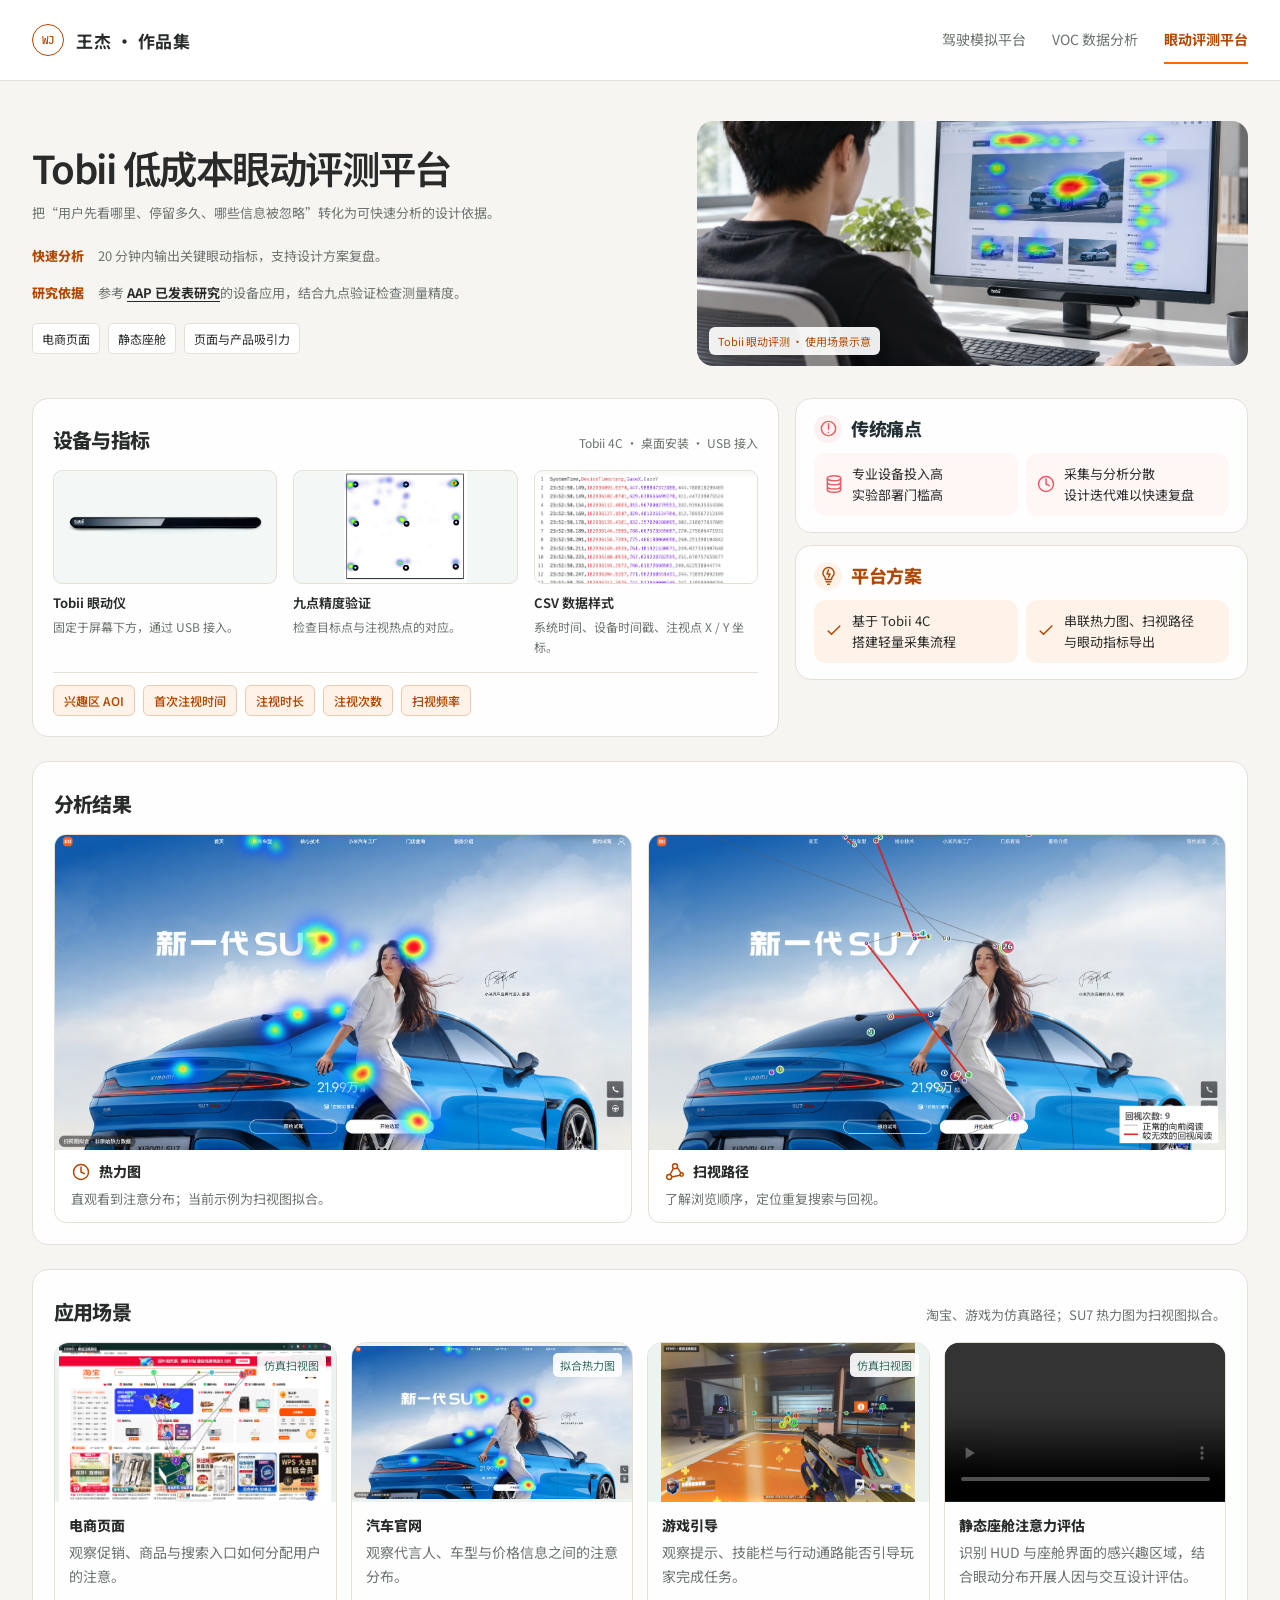
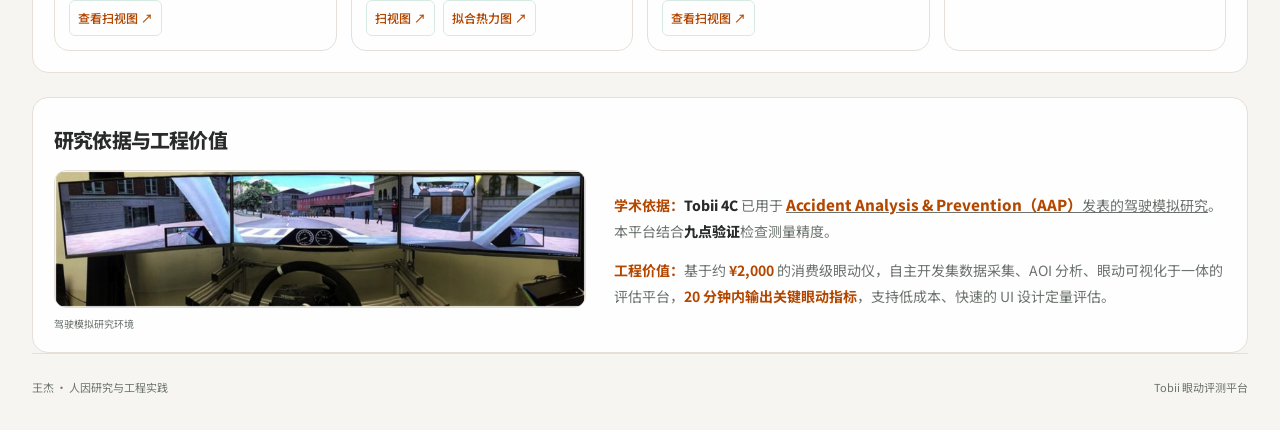
==== commit d281ed37: "Optimize HUD video for fast web playback" ====
--- a/eye-tracking/index.html
+++ b/eye-tracking/index.html
@@ -78,7 +78,7 @@
 <article class="case"><a class="case-image" href="./stimuli/demo/taobao-scanpath-demo.png" rel="noreferrer" target="_blank"><img alt="淘宝首页仿真扫视路径图" height="1462" loading="lazy" src="./stimuli/demo/taobao-scanpath-demo.png" width="2511"/><span class="media-tag">仿真扫视图</span></a><div class="case-body"><div class="case-icon"><svg aria-hidden="true" class="icon"><use href="#i-cart"></use></svg></div><div><h3>电商页面</h3><p>观察促销、商品与搜索入口<br/>如何分配用户的注意。</p><div class="case-links"><a href="./stimuli/demo/taobao-scanpath-demo.png" rel="noreferrer" target="_blank">查看扫视图 ↗</a></div></div></div></article>
 <article class="case"><a class="case-image" href="./assets/su7-heatmap-fitted-20261017.png" rel="noreferrer" target="_blank"><img alt="小米 SU7 官网拟合热力图" height="927" loading="lazy" src="./assets/su7-heatmap-fitted-20261017.png" width="1697"/><span class="media-tag">拟合热力图</span></a><div class="case-body"><div class="case-icon"><svg aria-hidden="true" class="icon"><use href="#i-car"></use></svg></div><div><h3>汽车官网</h3><p>观察代言人、车型与价格信息<br/>之间的注意分布。</p><div class="case-links"><a href="./assets/su7-scanpath-20261017.png" rel="noreferrer" target="_blank">扫视图 ↗</a><a href="./assets/su7-heatmap-fitted-20261017.png" rel="noreferrer" target="_blank">拟合热力图 ↗</a></div></div></div></article>
 <article class="case"><a class="case-image" href="./stimuli/demo/game-scanpath-demo.png" rel="noreferrer" target="_blank"><img alt="游戏训练场景仿真扫视路径图" height="1566" loading="lazy" src="./stimuli/demo/game-scanpath-demo.png" width="2509"/><span class="media-tag">仿真扫视图</span></a><div class="case-body"><div class="case-icon"><svg aria-hidden="true" class="icon"><use href="#i-game"></use></svg></div><div><h3>游戏引导</h3><p>观察提示、技能栏与行动通路<br/>能否引导玩家完成任务。</p><div class="case-links"><a href="./stimuli/demo/game-scanpath-demo.png" rel="noreferrer" target="_blank">查看扫视图 ↗</a></div></div></div></article>
-<article class="case"><div class="case-image"><video aria-label="静态座舱注意力评估：理想 HUD 眼动展示" autoplay controls loop muted playsinline preload="metadata" style="display:block;width:100%;height:100%;object-fit:contain;background:#10201e"><source src="../li-hud-eye-tracking.mp4" type="video/mp4"/></video></div><div class="case-body"><div class="case-icon"><svg aria-hidden="true" class="icon"><use href="#i-car"></use></svg></div><div><h3>静态座舱注意力评估</h3><p>识别 HUD 与座舱界面的感兴趣区域，<br/>结合眼动分布开展人因与交互设计评估。</p></div></div></article>
+<article class="case"><div class="case-image"><video aria-label="静态座舱注意力评估：理想 HUD 眼动展示" autoplay controls loop muted playsinline preload="metadata" style="display:block;width:100%;height:100%;object-fit:contain;background:#10201e"><source src="../li-hud-eye-tracking-web.mp4" type="video/mp4"/></video></div><div class="case-body"><div class="case-icon"><svg aria-hidden="true" class="icon"><use href="#i-car"></use></svg></div><div><h3>静态座舱注意力评估</h3><p>识别 HUD 与座舱界面的感兴趣区域，<br/>结合眼动分布开展人因与交互设计评估。</p></div></div></article>
 </div></section>
 <section aria-labelledby="basis-title" class="panel evidence">
 <div class="section-head"><div><h2 id="basis-title">研究依据与工程价值</h2></div></div>
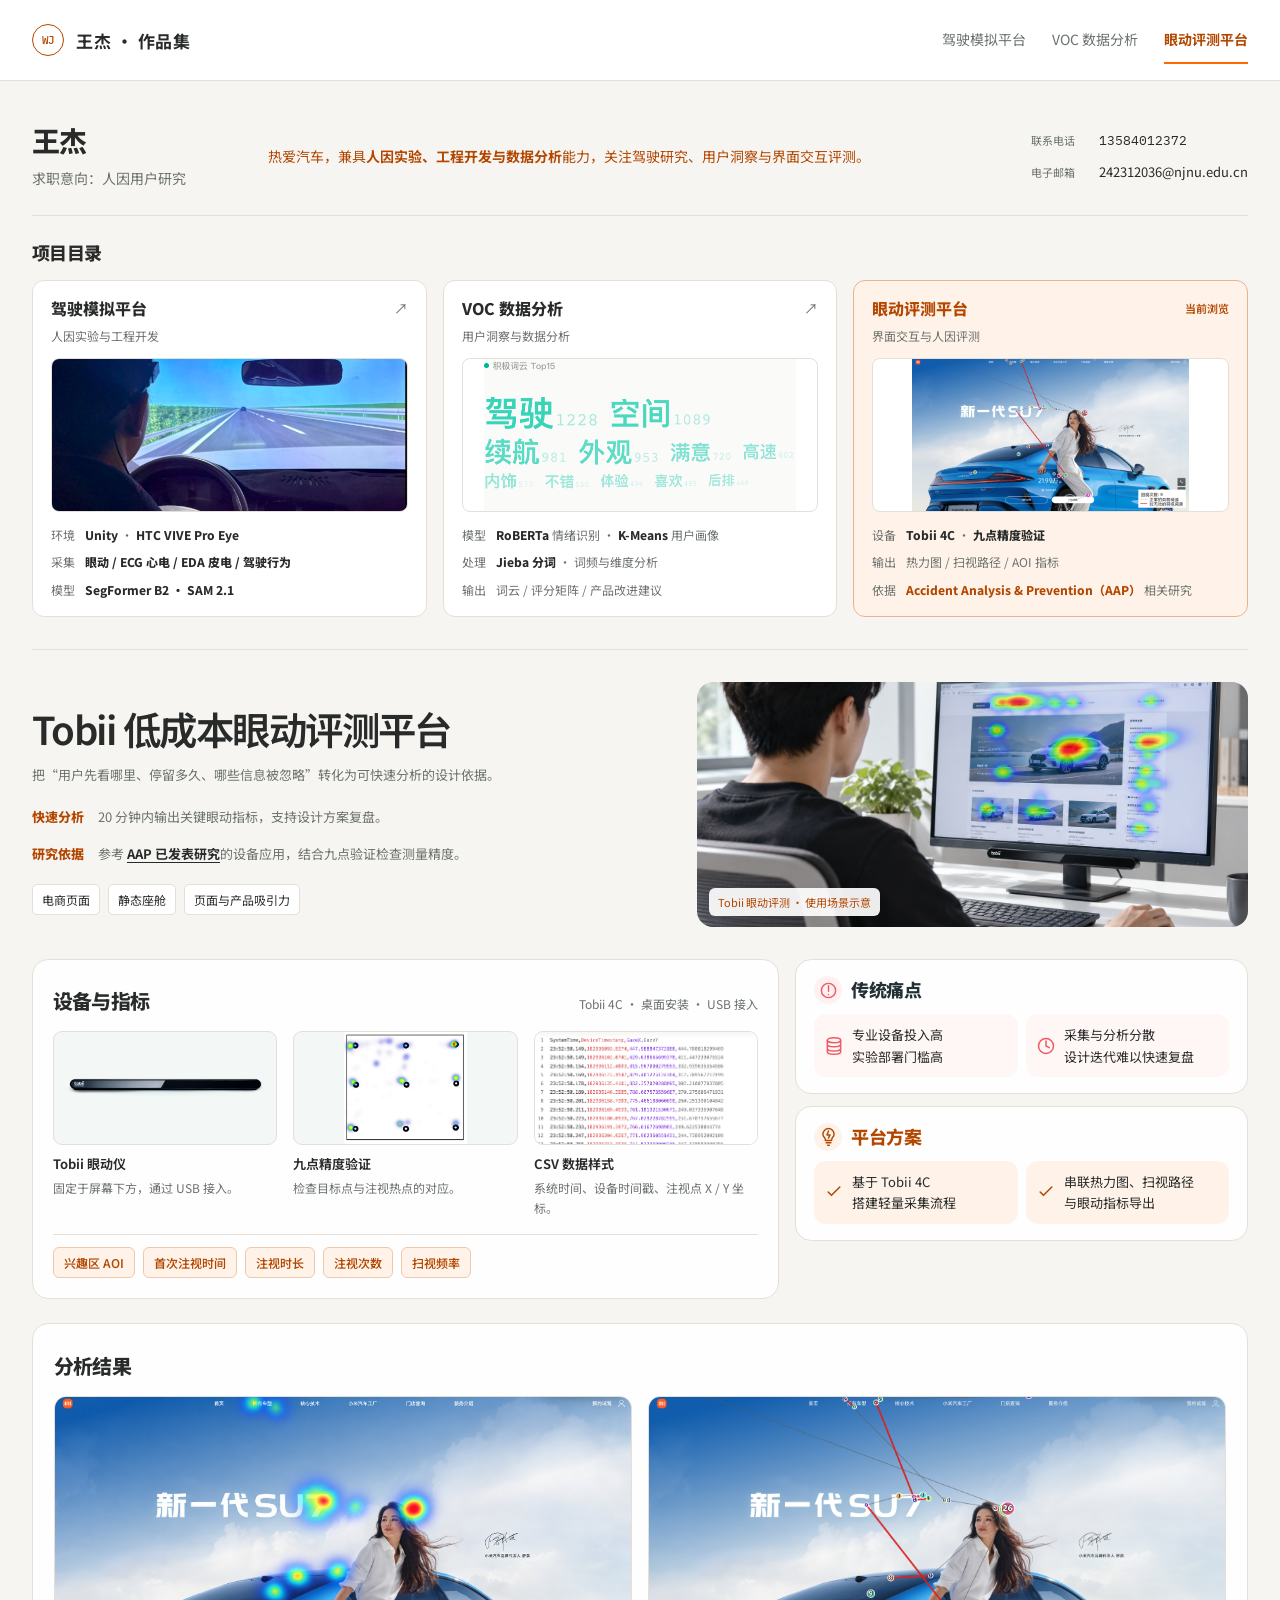
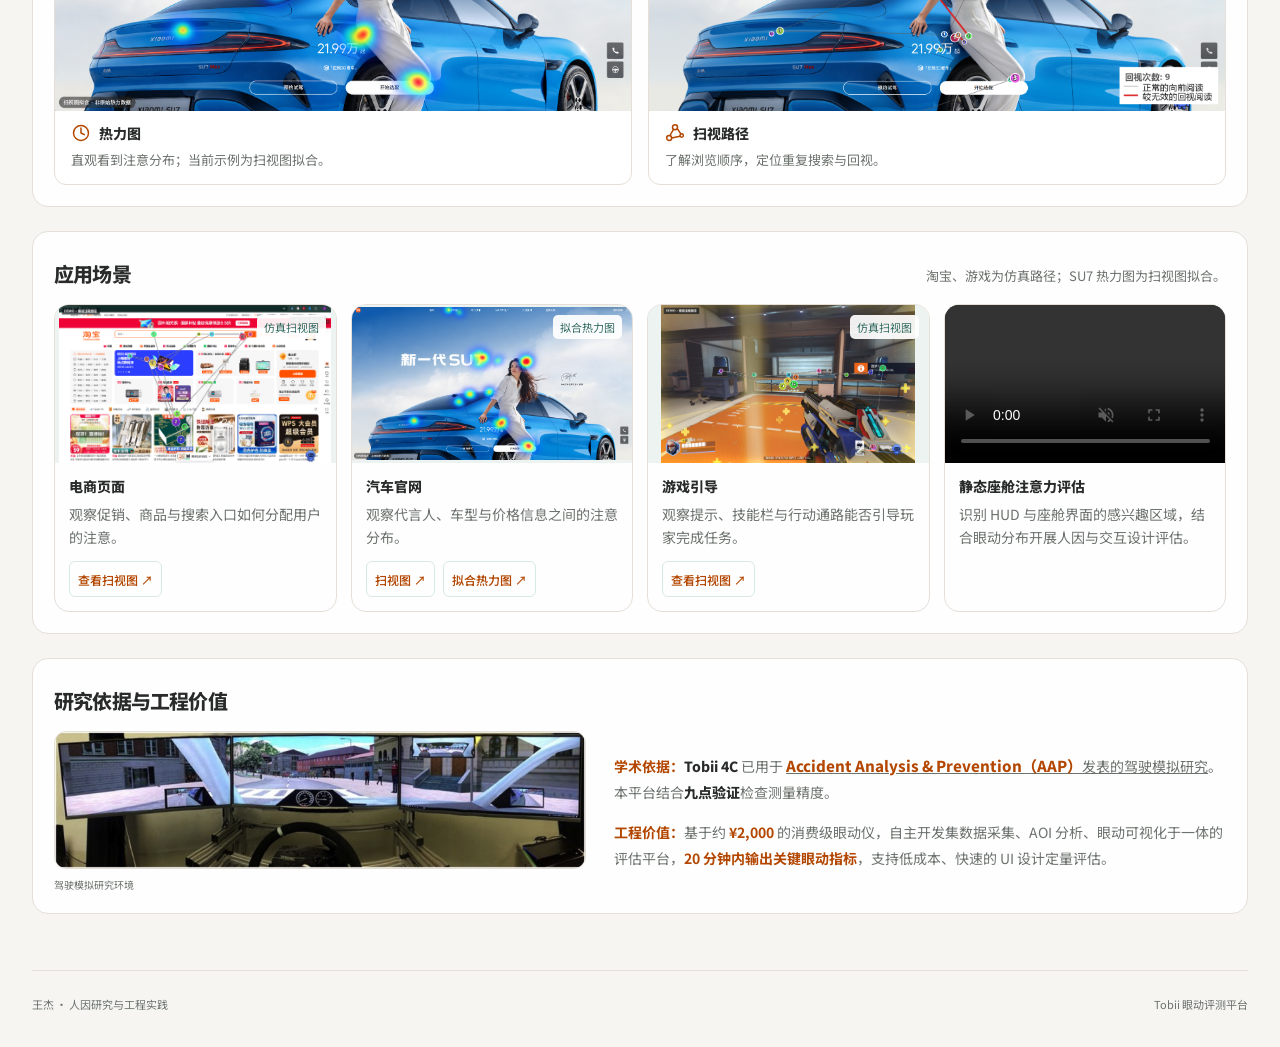
==== commit d9900222: "Show the shared profile intro in the portfolio accent. Keep the introduction consistent across the t" ====
--- a/eye-tracking/index.html
+++ b/eye-tracking/index.html
@@ -56,7 +56,24 @@
 <symbol id="i-file" viewbox="0 0 24 24"><path d="M5 2h10l4 4v16H5zM14 2v5h5M8 11h8M8 15h8M8 19h5"></path></symbol>
 </defs></svg>
 <header class="pf-header"><div class="pf-header-inner"><a class="pf-brand" href="../index.html" aria-label="王杰作品集首页"><span class="pf-brand-mark" aria-hidden="true">WJ</span>王杰 · 作品集</a><nav class="pf-nav" aria-label="作品集导航"><a href="../index.html">驾驶模拟平台</a><a href="../voc/index.html">VOC 数据分析</a><a href="../eye-tracking/index.html" aria-current="page">眼动评测平台</a></nav></div></header>
-<main class="shell">
+<main class="pf-main">
+<div class="pf-identity">
+<section class="pf-profile" aria-labelledby="profile-name">
+  <div><h2 class="pf-profile-name" id="profile-name">王杰</h2><p class="pf-profile-role">求职意向：人因用户研究</p></div>
+  <p class="pf-profile-intro">热爱汽车，兼具<strong>人因实验、工程开发与数据分析</strong>能力，关注驾驶研究、用户洞察与界面交互评测。</p>
+  <dl class="pf-contact"><div><dt>联系电话</dt><dd><a class="pf-mono" href="tel:13584012372">13584012372</a></dd></div><div><dt>电子邮箱</dt><dd><a href="mailto:242312036@njnu.edu.cn">242312036@njnu.edu.cn</a></dd></div></dl>
+</section>
+<section class="pf-directory" aria-labelledby="project-directory-title">
+  <div class="pf-directory-heading"><h2 id="project-directory-title">项目目录</h2></div>
+  <nav class="pf-projects" aria-label="三个项目">
+    <a class="pf-project" data-project="driving" href="../index.html"><div class="pf-project-top"><h3>驾驶模拟平台</h3><span class="pf-project-arrow" aria-hidden="true">↗</span></div><p class="pf-project-scope">人因实验与工程开发</p><img class="pf-project-image pf-project-image-scene" src="../驾驶场景.png" alt="驾驶模拟平台：参与者在实体座舱中操控方向盘进行驾驶实验" width="648" height="415" decoding="async"/><div class="pf-project-details"><p><span class="pf-detail-label">环境</span><span><strong class="pf-key">Unity</strong> · <strong class="pf-key">HTC VIVE Pro Eye</strong></span></p><p><span class="pf-detail-label">采集</span><span><strong class="pf-key">眼动 / ECG 心电 / EDA 皮电 / 驾驶行为</strong></span></p><p><span class="pf-detail-label">模型</span><span><strong class="pf-key">SegFormer B2 · SAM 2.1</strong></span></p></div></a>
+    <a class="pf-project" data-project="voc" href="../voc/index.html"><div class="pf-project-top"><h3>VOC 数据分析</h3><span class="pf-project-arrow" aria-hidden="true">↗</span></div><p class="pf-project-scope">用户洞察与数据分析</p><img class="pf-project-image" src="../voc/assets/wordcloud-xiaomi.png" alt="VOC 数据分析：小米车主口碑中的高频积极词云" width="620" height="302" decoding="async"/><div class="pf-project-details"><p><span class="pf-detail-label">模型</span><span><strong class="pf-key">RoBERTa</strong> 情绪识别 · <strong class="pf-key">K-Means</strong> 用户画像</span></p><p><span class="pf-detail-label">处理</span><span><strong class="pf-key">Jieba 分词</strong> · 词频与维度分析</span></p><p><span class="pf-detail-label">输出</span><span>词云 / 评分矩阵 / 产品改进建议</span></p></div></a>
+    <a class="pf-project" data-project="eye" aria-current="page" href="#project-content"><div class="pf-project-top"><h3>眼动评测平台</h3><span class="pf-project-state">当前浏览</span></div><p class="pf-project-scope">界面交互与人因评测</p><img class="pf-project-image" src="../eye-tracking/assets/su7-scanpath-20261017.png" alt="眼动评测平台：小米 SU7 页面上的扫视路径示例" width="1635" height="894" decoding="async"/><div class="pf-project-details"><p><span class="pf-detail-label">设备</span><span><strong class="pf-key">Tobii 4C</strong> · <strong class="pf-key">九点精度验证</strong></span></p><p><span class="pf-detail-label">输出</span><span>热力图 / 扫视路径 / AOI 指标</span></p><p><span class="pf-detail-label">依据</span><span><strong class="pf-key pf-paper">Accident Analysis &amp; Prevention（AAP）</strong> 相关研究</span></p></div></a>
+  </nav>
+</section>
+</div>
+
+<div class="pf-project-view" id="project-content">
 <section aria-labelledby="project-title" class="hero">
 <div class="pf-eye-intro"><h1 id="project-title">Tobii 低成本眼动评测平台</h1><p class="hero-sub">把“用户先看哪里、停留多久、哪些信息被忽略”转化为可快速分析的设计依据。</p><div class="pf-eye-benefits"><p><strong>快速分析</strong><span>20 分钟内输出关键眼动指标，支持设计方案复盘。</span></p><p><strong>研究依据</strong><span>参考 <a href="#basis-title">AAP 已发表研究</a>的设备应用，结合九点验证检查测量精度。</span></p></div><div class="pf-eye-use-cases" aria-label="适用评估场景"><span>电商页面</span><span>静态座舱</span><span>页面与产品吸引力</span></div></div>
 <figure class="hero-visual hero-photo"><img alt="人物在安装 Tobii 眼动仪的显示器前查看网页热力图的使用场景" fetchpriority="high" height="1086" src="./assets/tobii-use-scene.png" width="1448"/><figcaption>Tobii 眼动评测 · 使用场景示意</figcaption></figure>
@@ -91,6 +108,7 @@
 </div>
 </section>
 </div>
+</div>
 </main>
 <footer class="pf-footer"><span>王杰 · 人因研究与工程实践</span><span>Tobii 眼动评测平台</span></footer>
 </body>
--- a/portfolio.css
+++ b/portfolio.css
@@ -25,37 +25,45 @@
 .pf-nav a[aria-current="page"] { color: var(--pf-accent); font-weight: 700; border-color: var(--pf-bright); }
 .pf-main { width: min(1280px, calc(100% - 64px)); margin: 0 auto; padding: 40px 0 56px; }
 .pf-mono { font-family: "IBM Plex Mono", ui-monospace, monospace; }
-.pf-profile { display: grid; grid-template-columns: 1fr auto; gap: 28px; align-items: center; padding: 0 0 32px; border-bottom: 1px solid var(--pf-line); }
+.pf-identity { font-size: 14px; line-height: 1.6; padding-bottom: 32px; border-bottom: 1px solid var(--pf-line); }
+.pf-profile { display: grid; grid-template-columns: 200px minmax(0, 1fr) auto; gap: 36px; align-items: center; padding-bottom: 24px; border-bottom: 1px solid var(--pf-line); }
+.pf-profile-intro { max-width: none; margin: 0; color: var(--pf-accent); font-size: 14px; line-height: 1.9; }
+.pf-profile-intro strong { color: var(--pf-accent); font-weight: 700; }
 .pf-profile-name { margin: 0 0 6px; font-size: 28px; font-weight: 800; line-height: 1.4; letter-spacing: -.03em; }
 .pf-profile-role { margin: 0; color: var(--pf-muted); font-size: 14px; line-height: 1.8; }
-.pf-contact { display: flex; gap: 32px; margin: 0; }
-.pf-contact div { display: grid; gap: 6px; }
+.pf-contact { display: grid; gap: 10px; margin: 0; line-height: 1.6; }
+.pf-contact div { display: grid; grid-template-columns: 4em auto; align-items: baseline; gap: 12px; }
 .pf-contact dt { color: var(--pf-muted); font-size: 11px; }
 .pf-contact dd { margin: 0; font-size: 13px; }
 .pf-contact a { color: var(--pf-ink); text-decoration: none; }
 .pf-contact a:hover { color: var(--pf-accent); text-decoration: underline; }
-.pf-directory { margin-top: 32px; }
-.pf-directory-heading { display: flex; justify-content: space-between; align-items: baseline; gap: 20px; margin-bottom: 18px; }
+.pf-directory { margin-top: 24px; }
+.pf-directory-heading { display: flex; justify-content: space-between; align-items: baseline; gap: 20px; margin-bottom: 14px; }
 .pf-directory-heading h2 { margin: 0; color: var(--pf-ink); font-size: 18px; font-weight: 800; line-height: 1.4; }
 .pf-projects { display: grid; grid-template-columns: repeat(3, minmax(0, 1fr)); gap: 16px; }
-.pf-project { position: relative; display: grid; grid-template-rows: auto auto 1fr; min-width: 0; padding: 18px 20px; border: 1px solid var(--pf-line); border-radius: 12px; background: #fff; color: var(--pf-ink); text-decoration: none; transition: border-color .18s, transform .18s; }
-.pf-project:first-child { background: var(--pf-soft); border-color: #edc9ad; }
+.pf-project { position: relative; display: flex; flex-direction: column; min-width: 0; padding: 16px 18px; border: 1px solid var(--pf-line); border-radius: 12px; background: #fff; color: var(--pf-ink); text-decoration: none; transition: border-color .18s, transform .18s; }
+.pf-project[aria-current="page"] { background: var(--pf-soft); border-color: #e9b48d; }
 .pf-project:hover { border-color: var(--pf-accent); transform: translateY(-2px); }
-.pf-project h3 { display: flex; justify-content: space-between; align-items: center; gap: 12px; margin: 0 0 10px; font-size: 16px; font-weight: 800; line-height: 1.4; }
-.pf-project h3::after { content: "↗"; font-size: 14px; font-weight: 500; color: var(--pf-accent); }
-.pf-project:first-child h3::after { content: "↓"; }
-.pf-project-image { display: block; width: 100%; height: auto; aspect-ratio: 16 / 10; object-fit: contain; margin-bottom: 14px; border: 1px solid var(--pf-line); border-radius: 8px; background: #fff; }
+.pf-project-top { display: flex; min-height: 24px; align-items: center; justify-content: space-between; gap: 10px; }
+.pf-project h3 { margin: 0; font-size: 16px; font-weight: 800; line-height: 1.4; }
+.pf-project-state { flex-shrink: 0; color: var(--pf-accent); font-size: 11px; font-weight: 600; line-height: 1.6; }
+.pf-project-arrow { color: var(--pf-muted); font-size: 14px; line-height: 1.6; }
+.pf-project .pf-project-scope { margin: 5px 0 12px; font-size: 12px; }
+.pf-project-image { display: block; width: 100%; height: clamp(110px, 12vw, 154px); object-fit: contain; margin-bottom: 12px; border: 1px solid var(--pf-line); border-radius: 8px; background: #fff; }
 .pf-project-image-scene { object-fit: cover; }
 .pf-project p { margin: 0 0 14px; color: var(--pf-muted); font-size: 12px; line-height: 1.7; }
 .pf-project-tags { margin-top: auto; display: flex; flex-wrap: wrap; gap: 6px 14px; color: var(--pf-accent); font-size: 11px; line-height: 1.7; }
 .pf-page .pf-key { color: var(--pf-ink); font-weight: 800; }
-.pf-project-details { display: grid; grid-template-rows: repeat(3, 1fr); gap: 8px; }
+.pf-project-details { display: grid; grid-template-rows: repeat(3, 1fr); flex: 1; gap: 6px; }
 .pf-project .pf-project-details p { display: grid; grid-template-columns: 2em minmax(0, 1fr); align-content: start; gap: 10px; margin: 0; line-height: 1.8; }
 .pf-detail-label { color: var(--pf-muted); font-weight: 400; }
-.pf-project:first-child h3 { color: var(--pf-accent); }
+.pf-project[aria-current="page"] h3 { color: var(--pf-accent); }
+.pf-project-view { margin-top: 32px; }
+.pf-project-heading h1 { margin: 0 0 14px; font-size: clamp(30px, 3vw, 40px); font-weight: 600; line-height: 1.18; letter-spacing: -.04em; }
+.pf-project-heading p { margin: 0; color: var(--pf-muted); font-size: 13px; line-height: 1.75; }
 .pf-page .pf-paper { color: var(--pf-accent); }
-.pf-eye .pf-paper { font-size: 1.08em; }
-.pf-overview { display: block; margin-top: 32px; padding: 28px 32px; border-radius: 16px; border: 1px solid var(--pf-line); background: #fff; }
+.pf-eye .evidence-copy .pf-paper { font-size: 1.08em; }
+.pf-overview { display: block; margin: 0; padding: 0; }
 .pf-overview h1 { margin: 0 0 16px; color: var(--pf-ink); font-size: clamp(30px, 3vw, 40px); font-weight: 600; line-height: 1.18; letter-spacing: -.04em; }
 .pf-overview-description { margin: 0; max-width: 62ch; color: var(--pf-muted); font-size: 13px; line-height: 1.75; }
 .pf-driving .case-shell { background: transparent; }
@@ -90,12 +98,11 @@
 .pf-value-item h3 { margin: 0 0 10px; color: var(--pf-ink); font-size: 14px; font-weight: 800; }
 .pf-value-item p { margin: 0; color: var(--pf-muted); font-size: 13px; line-height: 1.75; }
 .pf-footer { width: min(1280px, calc(100% - 64px)); margin: 0 auto; padding: 24px 0 32px; display: flex; justify-content: space-between; gap: 20px; border-top: 1px solid var(--pf-line); color: var(--pf-muted); font-size: 11px; line-height: 1.8; }
-.pf-voc .sheet { width: min(1280px, calc(100% - 64px)); margin: 40px auto; padding: 28px 32px; border: 1px solid var(--pf-line); border-radius: 16px; box-shadow: none; background: #fff; }
-.pf-voc .hero h1 { font-family: inherit; font-size: clamp(30px, 3vw, 40px); font-weight: 600; letter-spacing: -.04em; }
+.pf-voc .sheet { width: 100%; margin: 24px 0 0; padding: 28px 32px; border: 1px solid var(--pf-line); border-radius: 16px; box-shadow: none; background: #fff; }
+.pf-voc .hero #heroTitle { margin: 0; font-family: inherit; font-size: 24px; font-weight: 600; line-height: 1.35; letter-spacing: -.02em; }
 .pf-voc .method-bar { background: #f6f9f7; box-shadow: none; }
 .pf-voc :is(.kpi-metric-val, .kc-val, .sent-ring-pct, .sr-val, .w-word .wf) { font-family: "IBM Plex Mono", ui-monospace, monospace; }
-.pf-eye .shell { width: min(1280px, calc(100% - 64px)); }
-.pf-eye .hero { padding-top: 40px; padding-bottom: 32px; }
+.pf-eye .hero { padding-top: 0; padding-bottom: 32px; }
 .pf-eye .hero h1 { font-family: inherit; font-size: clamp(30px, 3vw, 40px); font-weight: 600; line-height: 1.18; letter-spacing: -.04em; }
 .pf-eye .hero-sub { font-size: 13px; line-height: 1.75; }
 .pf-eye-benefits { display: grid; gap: 14px; margin-top: 20px; max-width: 560px; }
@@ -137,10 +144,10 @@
 .pf-eye .equipment-media figcaption b { color: var(--pf-ink); }
 .pf-eye .case-links a { color: var(--pf-accent); }
 @media (max-width: 1024px) {
-  .pf-project { padding: 20px; }
-  .pf-overview { gap: 28px; padding: 30px; }
-  .pf-profile { grid-template-columns: 1fr; gap: 20px; }
-  .pf-contact { gap: 40px; }
+  .pf-project { padding: 16px; }
+  .pf-profile { grid-template-columns: 1fr auto; gap: 18px 28px; }
+  .pf-profile-intro { grid-column: 1 / -1; grid-row: 2; max-width: 55em; }
+  .pf-contact { grid-column: 2; grid-row: 1; }
 }
 @media (max-width: 767px) {
   .pf-header-inner { width: calc(100% - 32px); min-height: 0; padding: 14px 0 8px; flex-direction: column; align-items: flex-start; gap: 6px; }
@@ -148,20 +155,29 @@
   .pf-brand-mark { width: 27px; height: 27px; font-size: 10px; }
   .pf-nav { width: 100%; gap: 22px; justify-content: space-between; }
   .pf-nav a { font-size: 12px; padding: 8px 0; }
-  .pf-main, .pf-footer, .pf-eye .shell { width: calc(100% - 32px); }
+  .pf-main, .pf-footer { width: calc(100% - 32px); }
   .pf-main { padding-top: 26px; padding-bottom: 32px; }
-  .pf-profile { padding-bottom: 24px; }
+  .pf-identity { padding-bottom: 24px; }
+  .pf-profile { grid-template-columns: minmax(0, 1fr); gap: 14px; padding-bottom: 20px; }
+  .pf-profile-intro { grid-column: 1; grid-row: 2; font-size: 13px; line-height: 1.85; }
   .pf-profile-name { font-size: 26px; }
-  .pf-contact { flex-wrap: wrap; gap: 16px 30px; }
+  .pf-contact { grid-column: 1; grid-row: 3; display: flex; flex-wrap: wrap; gap: 12px 24px; }
+  .pf-contact div { grid-template-columns: auto; gap: 4px; }
   .pf-contact dd { font-size: 12px; }
   .pf-directory { margin-top: 24px; }
   .pf-directory-heading { margin-bottom: 14px; }
   .pf-directory-heading h2 { max-width: 17em; font-size: 18px; }
   .pf-projects { grid-template-columns: minmax(0, 1fr); gap: 12px; }
-  .pf-project { padding: 18px 20px; }
-  .pf-project h3 { margin-top: 0; font-size: 16px; }
-  .pf-project p { margin-bottom: 12px; }
-  .pf-overview { margin-top: 28px; padding: 24px 20px; }
+  .pf-project { display: grid; grid-template-columns: 88px minmax(0, 1fr); grid-template-rows: auto auto 1fr; column-gap: 14px; padding: 16px; }
+  .pf-project-top { grid-column: 2; grid-row: 1; gap: 6px; }
+  .pf-project h3 { font-size: 15px; }
+  .pf-project-state { font-size: 10px; }
+  .pf-project .pf-project-scope { grid-column: 2; grid-row: 2; margin: 4px 0 10px; font-size: 11px; }
+  .pf-project-image { grid-column: 1; grid-row: 1 / 4; height: 88px; align-self: center; margin: 0; border-radius: 6px; }
+  .pf-project-details { grid-column: 2; grid-row: 3; grid-template-rows: auto; gap: 4px; }
+  .pf-project .pf-project-details p { font-size: 11px; gap: 8px; line-height: 1.7; }
+  .pf-project-view { margin-top: 26px; }
+  .pf-project-heading h1 { font-size: 28px; }
   .pf-overview h1 { font-size: 28px; }
   .pf-overview-description { font-size: 13px; }
   .pf-project-stats { grid-template-columns: minmax(0, 1fr); gap: 18px; margin-top: 20px; padding-top: 18px; }
@@ -182,7 +198,7 @@
   .pf-value-grid { grid-template-columns: minmax(0, 1fr); gap: 20px; }
   .pf-value-item { padding: 0 0 18px; border-right: 0; border-bottom: 1px solid var(--pf-line); }
   .pf-footer { flex-wrap: wrap; gap: 8px; }
-  .pf-voc .sheet { width: calc(100% - 32px); margin: 26px auto; padding: 20px 16px; border-radius: 12px; }
+  .pf-voc .sheet { width: 100%; margin: 20px 0 0; padding: 20px 16px; border-radius: 12px; }
   .pf-voc .main-grid.compare-2 { display: grid; grid-template-columns: minmax(0, 1fr); width: 100%; }
   .pf-voc .main-grid.compare-2 > div { width: 100%; min-width: 0; }
   .pf-voc .sent-overview { flex-wrap: wrap; }
@@ -190,13 +206,13 @@
   .pf-voc .platform-bars { flex-wrap: wrap; gap: 8px; }
   .pf-voc .pd-panel { width: 100%; }
   .pf-voc .kpi-strip { min-width: 0; }
-  .pf-voc .hero h1 { font-size: 26px; line-height: 1.45; }
+  .pf-voc .hero #heroTitle { font-size: 22px; line-height: 1.45; }
   .pf-voc .hero-thesis { max-width: none; text-align: left; }
   .pf-voc .kpi-hero { display: grid; grid-template-columns: repeat(3, minmax(0, 1fr)); gap: 12px; }
   .pf-voc .kpi-metric { min-width: 0; }
   .pf-voc .kpi-metric-val { font-size: 24px; }
   .pf-voc .kpi-metric-val .kpi-unit { font-size: 13px; }
-  .pf-eye .hero { padding-top: 26px; }
+  .pf-eye .hero { padding-top: 0; }
 }
 @media (prefers-reduced-motion: reduce) {
   html { scroll-behavior: auto !important; }
@@ -204,6 +220,8 @@
   .pf-project:hover { transform: none; }
 }
 @media print {
-  .pf-header, .pf-footer, .pf-directory { display: none; }
+  .pf-header, .pf-footer, .pf-identity { display: none; }
+  .pf-main { width: 100%; padding: 0; }
+  .pf-project-view { margin-top: 0; }
   .pf-voc .sheet { width: 100%; margin: 0; padding: 5mm 8mm; border: 0; }
 }
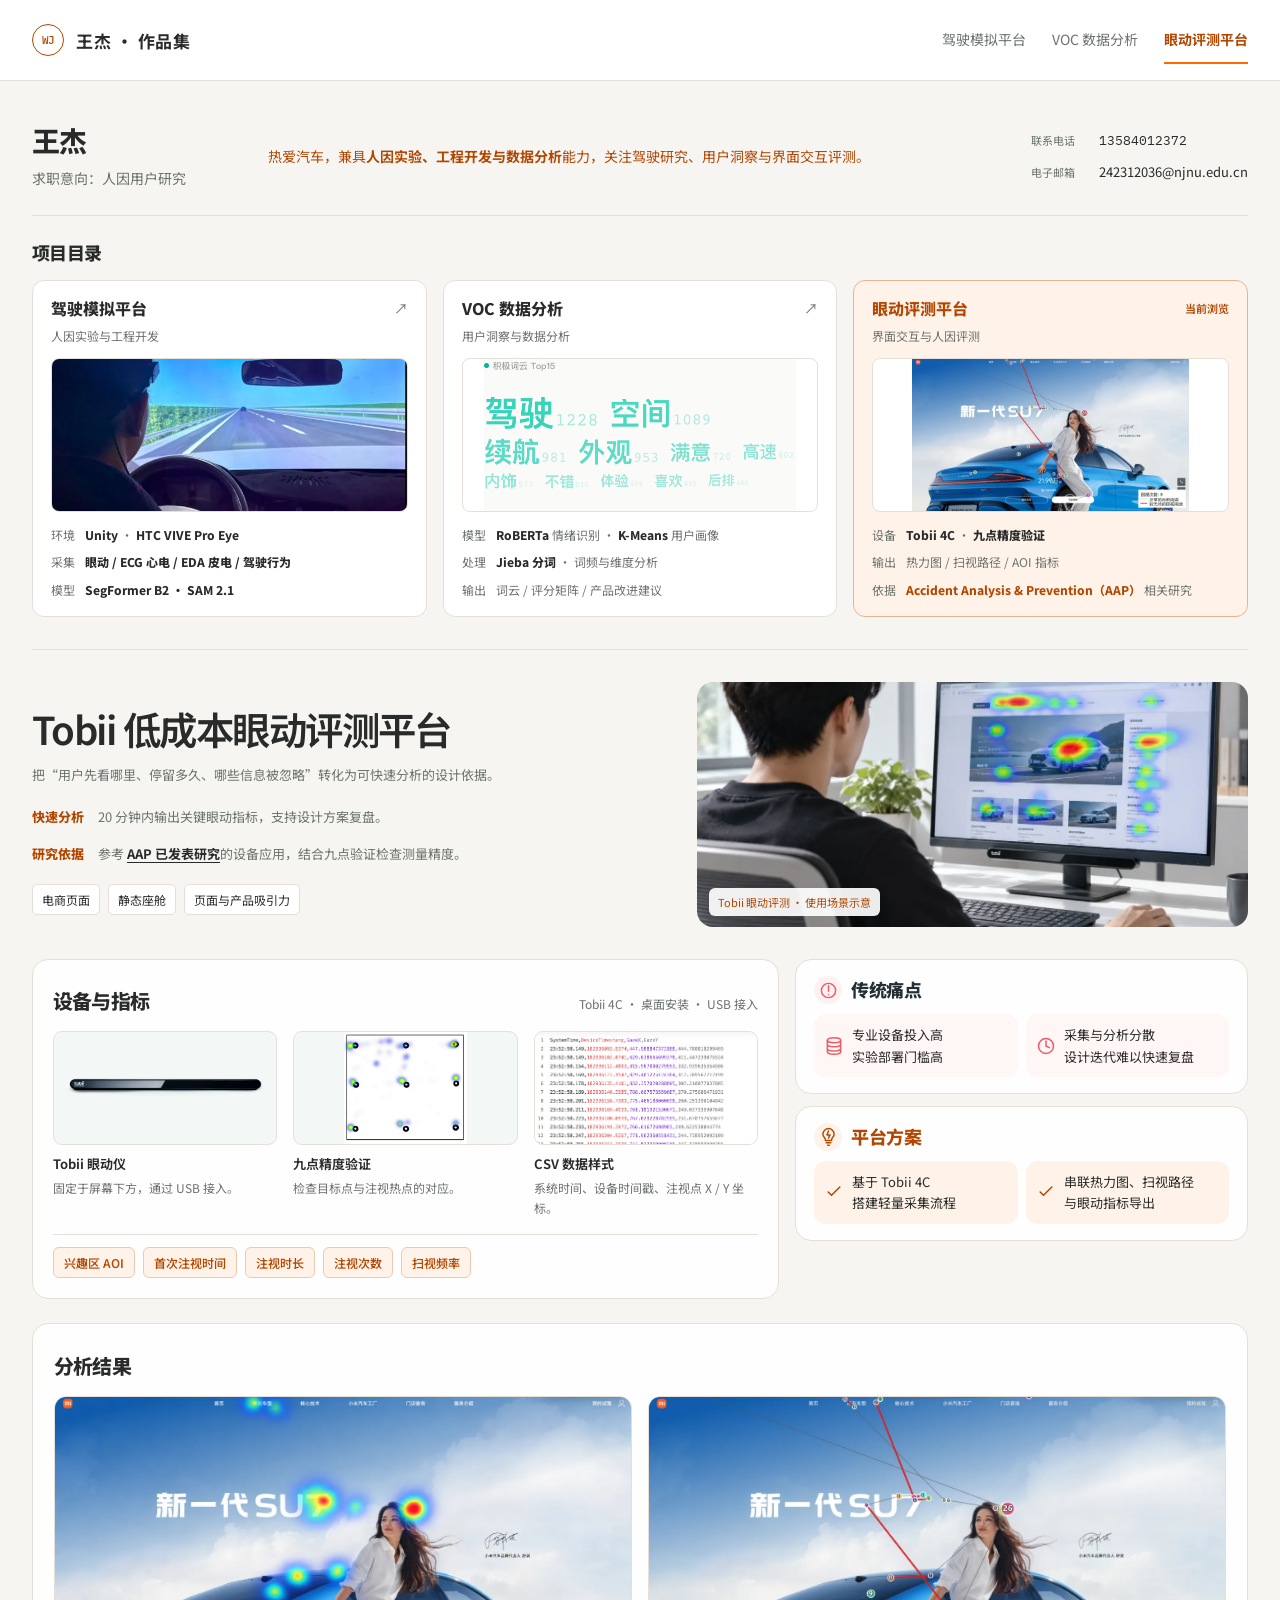
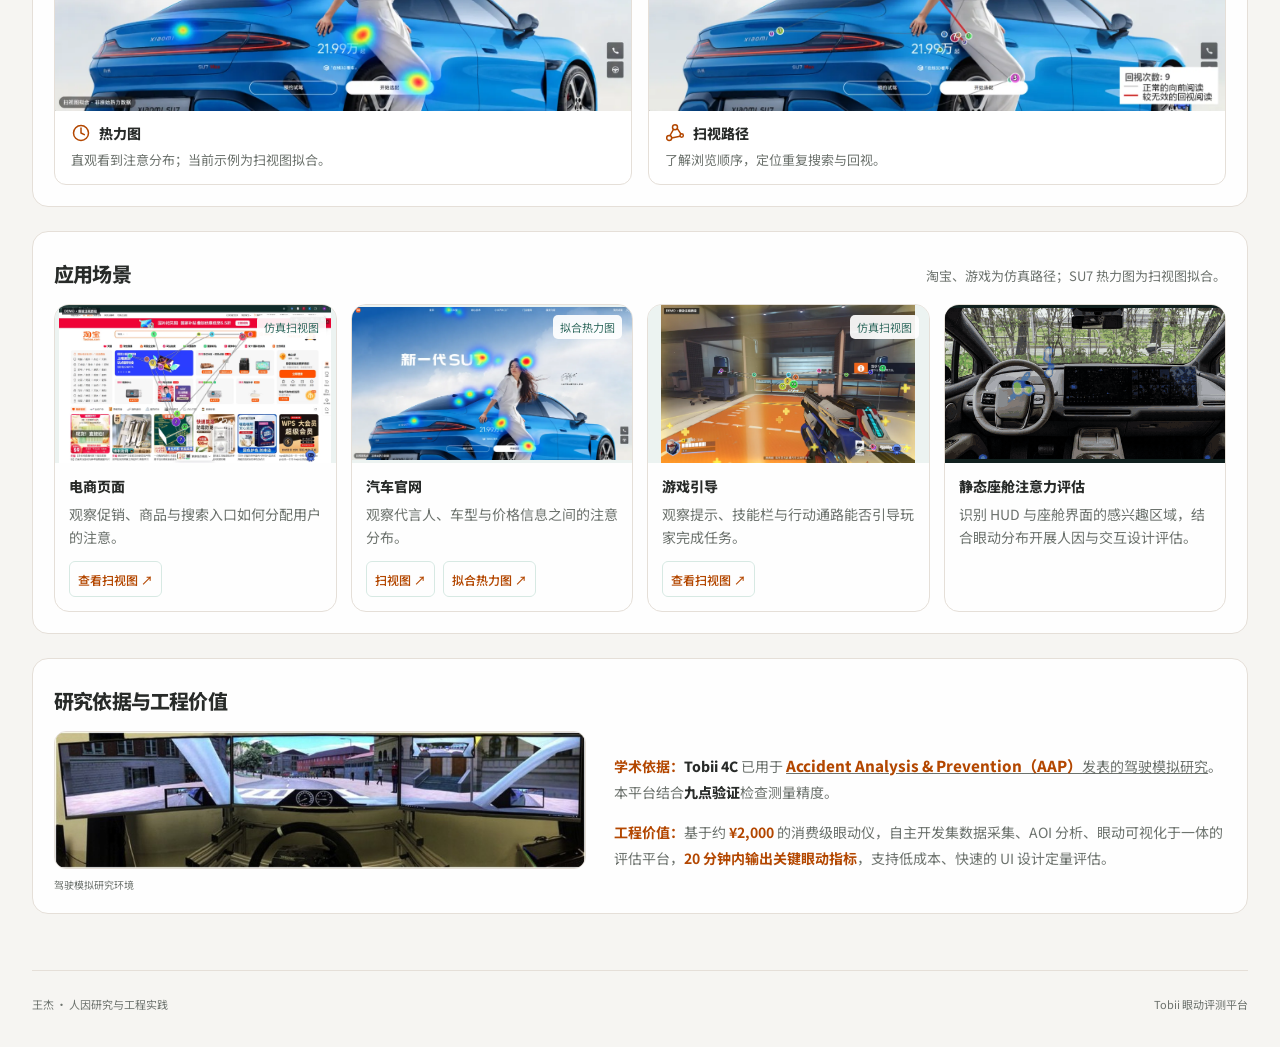
==== commit d657730d: "Load the portfolio with small images and GIF loops. Keep the first visit light on a phone with no ca" ====
--- a/eye-tracking/index.html
+++ b/eye-tracking/index.html
@@ -66,9 +66,9 @@
 <section class="pf-directory" aria-labelledby="project-directory-title">
   <div class="pf-directory-heading"><h2 id="project-directory-title">项目目录</h2></div>
   <nav class="pf-projects" aria-label="三个项目">
-    <a class="pf-project" data-project="driving" href="../index.html"><div class="pf-project-top"><h3>驾驶模拟平台</h3><span class="pf-project-arrow" aria-hidden="true">↗</span></div><p class="pf-project-scope">人因实验与工程开发</p><img class="pf-project-image pf-project-image-scene" src="../驾驶场景.png" alt="驾驶模拟平台：参与者在实体座舱中操控方向盘进行驾驶实验" width="648" height="415" decoding="async"/><div class="pf-project-details"><p><span class="pf-detail-label">环境</span><span><strong class="pf-key">Unity</strong> · <strong class="pf-key">HTC VIVE Pro Eye</strong></span></p><p><span class="pf-detail-label">采集</span><span><strong class="pf-key">眼动 / ECG 心电 / EDA 皮电 / 驾驶行为</strong></span></p><p><span class="pf-detail-label">模型</span><span><strong class="pf-key">SegFormer B2 · SAM 2.1</strong></span></p></div></a>
+    <a class="pf-project" data-project="driving" href="../index.html"><div class="pf-project-top"><h3>驾驶模拟平台</h3><span class="pf-project-arrow" aria-hidden="true">↗</span></div><p class="pf-project-scope">人因实验与工程开发</p><img class="pf-project-image pf-project-image-scene" src="../opt/driving-scene.webp" alt="驾驶模拟平台：参与者在实体座舱中操控方向盘进行驾驶实验" width="648" height="415" decoding="async"/><div class="pf-project-details"><p><span class="pf-detail-label">环境</span><span><strong class="pf-key">Unity</strong> · <strong class="pf-key">HTC VIVE Pro Eye</strong></span></p><p><span class="pf-detail-label">采集</span><span><strong class="pf-key">眼动 / ECG 心电 / EDA 皮电 / 驾驶行为</strong></span></p><p><span class="pf-detail-label">模型</span><span><strong class="pf-key">SegFormer B2 · SAM 2.1</strong></span></p></div></a>
     <a class="pf-project" data-project="voc" href="../voc/index.html"><div class="pf-project-top"><h3>VOC 数据分析</h3><span class="pf-project-arrow" aria-hidden="true">↗</span></div><p class="pf-project-scope">用户洞察与数据分析</p><img class="pf-project-image" src="../voc/assets/wordcloud-xiaomi.png" alt="VOC 数据分析：小米车主口碑中的高频积极词云" width="620" height="302" decoding="async"/><div class="pf-project-details"><p><span class="pf-detail-label">模型</span><span><strong class="pf-key">RoBERTa</strong> 情绪识别 · <strong class="pf-key">K-Means</strong> 用户画像</span></p><p><span class="pf-detail-label">处理</span><span><strong class="pf-key">Jieba 分词</strong> · 词频与维度分析</span></p><p><span class="pf-detail-label">输出</span><span>词云 / 评分矩阵 / 产品改进建议</span></p></div></a>
-    <a class="pf-project" data-project="eye" aria-current="page" href="#project-content"><div class="pf-project-top"><h3>眼动评测平台</h3><span class="pf-project-state">当前浏览</span></div><p class="pf-project-scope">界面交互与人因评测</p><img class="pf-project-image" src="../eye-tracking/assets/su7-scanpath-20261017.png" alt="眼动评测平台：小米 SU7 页面上的扫视路径示例" width="1635" height="894" decoding="async"/><div class="pf-project-details"><p><span class="pf-detail-label">设备</span><span><strong class="pf-key">Tobii 4C</strong> · <strong class="pf-key">九点精度验证</strong></span></p><p><span class="pf-detail-label">输出</span><span>热力图 / 扫视路径 / AOI 指标</span></p><p><span class="pf-detail-label">依据</span><span><strong class="pf-key pf-paper">Accident Analysis &amp; Prevention（AAP）</strong> 相关研究</span></p></div></a>
+    <a class="pf-project" data-project="eye" aria-current="page" href="#project-content"><div class="pf-project-top"><h3>眼动评测平台</h3><span class="pf-project-state">当前浏览</span></div><p class="pf-project-scope">界面交互与人因评测</p><img class="pf-project-image" src="../opt/su7-scanpath-card.webp" alt="眼动评测平台：小米 SU7 页面上的扫视路径示例" width="1635" height="894" decoding="async"/><div class="pf-project-details"><p><span class="pf-detail-label">设备</span><span><strong class="pf-key">Tobii 4C</strong> · <strong class="pf-key">九点精度验证</strong></span></p><p><span class="pf-detail-label">输出</span><span>热力图 / 扫视路径 / AOI 指标</span></p><p><span class="pf-detail-label">依据</span><span><strong class="pf-key pf-paper">Accident Analysis &amp; Prevention（AAP）</strong> 相关研究</span></p></div></a>
   </nav>
 </section>
 </div>
@@ -76,7 +76,7 @@
 <div class="pf-project-view" id="project-content">
 <section aria-labelledby="project-title" class="hero">
 <div class="pf-eye-intro"><h1 id="project-title">Tobii 低成本眼动评测平台</h1><p class="hero-sub">把“用户先看哪里、停留多久、哪些信息被忽略”转化为可快速分析的设计依据。</p><div class="pf-eye-benefits"><p><strong>快速分析</strong><span>20 分钟内输出关键眼动指标，支持设计方案复盘。</span></p><p><strong>研究依据</strong><span>参考 <a href="#basis-title">AAP 已发表研究</a>的设备应用，结合九点验证检查测量精度。</span></p></div><div class="pf-eye-use-cases" aria-label="适用评估场景"><span>电商页面</span><span>静态座舱</span><span>页面与产品吸引力</span></div></div>
-<figure class="hero-visual hero-photo"><img alt="人物在安装 Tobii 眼动仪的显示器前查看网页热力图的使用场景" fetchpriority="high" height="1086" src="./assets/tobii-use-scene.png" width="1448"/><figcaption>Tobii 眼动评测 · 使用场景示意</figcaption></figure>
+<figure class="hero-visual hero-photo"><img alt="人物在安装 Tobii 眼动仪的显示器前查看网页热力图的使用场景" decoding="async" height="1086" loading="lazy" src="../opt/tobii-use-scene.webp" width="1448"/><figcaption>Tobii 眼动评测 · 使用场景示意</figcaption></figure>
 </section>
 <div class="page-grid"><div class="overview-row"><section aria-labelledby="equipment-title" class="panel equipment"><div class="section-head"><div><h2 id="equipment-title">设备与指标</h2></div><p class="section-note">Tobii 4C · 桌面安装 · USB 接入</p></div><div class="equipment-media">
 <figure><a class="equipment-image hardware-image" href="./assets/tobii-4c.png" rel="noreferrer" target="_blank"><img alt="Tobii 4C 桌面眼动仪" height="251" loading="lazy" src="./assets/tobii-4c.png" width="2369"/></a><figcaption><b>Tobii 眼动仪</b><span>固定于屏幕下方，通过 USB 接入。</span></figcaption></figure>
@@ -86,16 +86,16 @@
 <section class="panel solution"><h2 class="compare-title"><span class="round"><svg aria-hidden="true" class="icon"><use href="#i-light"></use></svg></span>平台方案</h2><div class="compare-items"><div class="compare-item"><svg aria-hidden="true" class="icon"><use href="#i-check"></use></svg><p>基于 Tobii 4C<br/>搭建轻量采集流程</p></div><div class="compare-item"><svg aria-hidden="true" class="icon"><use href="#i-check"></use></svg><p>串联热力图、扫视路径<br/>与眼动指标导出</p></div></div></section>
 </div></div><section aria-labelledby="output-title" class="panel results-panel"><div class="section-head"><div><h2 id="output-title">分析结果</h2></div></div>
 <div class="outputs-main">
-<article class="output-card"><a class="output-media" href="./assets/su7-heatmap-fitted-20261017.png" rel="noreferrer" target="_blank"><img alt="SU7 拟合热力图示例" height="927" loading="lazy" src="./assets/su7-heatmap-fitted-20261017.png" width="1697"/></a><div class="output-copy"><h3><svg aria-hidden="true" class="icon"><use href="#i-clock"></use></svg>热力图</h3><p>直观看到注意分布；当前示例为扫视图拟合。</p></div></article>
-<article class="output-card"><a class="output-media" href="./assets/su7-scanpath-20261017.png" rel="noreferrer" target="_blank"><img alt="SU7 扫视图示例" height="894" loading="lazy" src="./assets/su7-scanpath-20261017.png" width="1635"/></a><div class="output-copy"><h3><svg aria-hidden="true" class="icon"><use href="#i-path"></use></svg>扫视路径</h3><p>了解浏览顺序，定位重复搜索与回视。</p></div></article>
+<article class="output-card"><a class="output-media" href="./assets/su7-heatmap-fitted-20261017.png" rel="noreferrer" target="_blank"><img alt="SU7 拟合热力图示例" height="927" loading="lazy" src="../opt/su7-heatmap.webp" width="1697"/></a><div class="output-copy"><h3><svg aria-hidden="true" class="icon"><use href="#i-clock"></use></svg>热力图</h3><p>直观看到注意分布；当前示例为扫视图拟合。</p></div></article>
+<article class="output-card"><a class="output-media" href="./assets/su7-scanpath-20261017.png" rel="noreferrer" target="_blank"><img alt="SU7 扫视图示例" height="894" loading="lazy" src="../opt/su7-scanpath.webp" width="1635"/></a><div class="output-copy"><h3><svg aria-hidden="true" class="icon"><use href="#i-path"></use></svg>扫视路径</h3><p>了解浏览顺序，定位重复搜索与回视。</p></div></article>
 </div>
 </section>
 <section aria-labelledby="cases-title" class="panel" id="scenarios"><div class="section-head cases-head"><div><h2 id="cases-title">应用场景</h2></div><p class="section-note">淘宝、游戏为仿真路径；SU7 热力图为扫视图拟合。</p></div>
 <div class="case-grid">
-<article class="case"><a class="case-image" href="./stimuli/demo/taobao-scanpath-demo.png" rel="noreferrer" target="_blank"><img alt="淘宝首页仿真扫视路径图" height="1462" loading="lazy" src="./stimuli/demo/taobao-scanpath-demo.png" width="2511"/><span class="media-tag">仿真扫视图</span></a><div class="case-body"><div class="case-icon"><svg aria-hidden="true" class="icon"><use href="#i-cart"></use></svg></div><div><h3>电商页面</h3><p>观察促销、商品与搜索入口<br/>如何分配用户的注意。</p><div class="case-links"><a href="./stimuli/demo/taobao-scanpath-demo.png" rel="noreferrer" target="_blank">查看扫视图 ↗</a></div></div></div></article>
-<article class="case"><a class="case-image" href="./assets/su7-heatmap-fitted-20261017.png" rel="noreferrer" target="_blank"><img alt="小米 SU7 官网拟合热力图" height="927" loading="lazy" src="./assets/su7-heatmap-fitted-20261017.png" width="1697"/><span class="media-tag">拟合热力图</span></a><div class="case-body"><div class="case-icon"><svg aria-hidden="true" class="icon"><use href="#i-car"></use></svg></div><div><h3>汽车官网</h3><p>观察代言人、车型与价格信息<br/>之间的注意分布。</p><div class="case-links"><a href="./assets/su7-scanpath-20261017.png" rel="noreferrer" target="_blank">扫视图 ↗</a><a href="./assets/su7-heatmap-fitted-20261017.png" rel="noreferrer" target="_blank">拟合热力图 ↗</a></div></div></div></article>
-<article class="case"><a class="case-image" href="./stimuli/demo/game-scanpath-demo.png" rel="noreferrer" target="_blank"><img alt="游戏训练场景仿真扫视路径图" height="1566" loading="lazy" src="./stimuli/demo/game-scanpath-demo.png" width="2509"/><span class="media-tag">仿真扫视图</span></a><div class="case-body"><div class="case-icon"><svg aria-hidden="true" class="icon"><use href="#i-game"></use></svg></div><div><h3>游戏引导</h3><p>观察提示、技能栏与行动通路<br/>能否引导玩家完成任务。</p><div class="case-links"><a href="./stimuli/demo/game-scanpath-demo.png" rel="noreferrer" target="_blank">查看扫视图 ↗</a></div></div></div></article>
-<article class="case"><div class="case-image"><video aria-label="静态座舱注意力评估：理想 HUD 眼动展示" autoplay controls loop muted playsinline preload="metadata" style="display:block;width:100%;height:100%;object-fit:contain;background:#10201e"><source src="../li-hud-eye-tracking-web.mp4" type="video/mp4"/></video></div><div class="case-body"><div class="case-icon"><svg aria-hidden="true" class="icon"><use href="#i-car"></use></svg></div><div><h3>静态座舱注意力评估</h3><p>识别 HUD 与座舱界面的感兴趣区域，<br/>结合眼动分布开展人因与交互设计评估。</p></div></div></article>
+<article class="case"><a class="case-image" href="./stimuli/demo/taobao-scanpath-demo.png" rel="noreferrer" target="_blank"><img alt="淘宝首页仿真扫视路径图" height="1462" loading="lazy" src="../opt/taobao-scanpath.webp" width="2511"/><span class="media-tag">仿真扫视图</span></a><div class="case-body"><div class="case-icon"><svg aria-hidden="true" class="icon"><use href="#i-cart"></use></svg></div><div><h3>电商页面</h3><p>观察促销、商品与搜索入口<br/>如何分配用户的注意。</p><div class="case-links"><a href="./stimuli/demo/taobao-scanpath-demo.png" rel="noreferrer" target="_blank">查看扫视图 ↗</a></div></div></div></article>
+<article class="case"><a class="case-image" href="./assets/su7-heatmap-fitted-20261017.png" rel="noreferrer" target="_blank"><img alt="小米 SU7 官网拟合热力图" height="927" loading="lazy" src="../opt/su7-heatmap.webp" width="1697"/><span class="media-tag">拟合热力图</span></a><div class="case-body"><div class="case-icon"><svg aria-hidden="true" class="icon"><use href="#i-car"></use></svg></div><div><h3>汽车官网</h3><p>观察代言人、车型与价格信息<br/>之间的注意分布。</p><div class="case-links"><a href="./assets/su7-scanpath-20261017.png" rel="noreferrer" target="_blank">扫视图 ↗</a><a href="./assets/su7-heatmap-fitted-20261017.png" rel="noreferrer" target="_blank">拟合热力图 ↗</a></div></div></div></article>
+<article class="case"><a class="case-image" href="./stimuli/demo/game-scanpath-demo.png" rel="noreferrer" target="_blank"><img alt="游戏训练场景仿真扫视路径图" height="1566" loading="lazy" src="../opt/game-scanpath.webp" width="2509"/><span class="media-tag">仿真扫视图</span></a><div class="case-body"><div class="case-icon"><svg aria-hidden="true" class="icon"><use href="#i-game"></use></svg></div><div><h3>游戏引导</h3><p>观察提示、技能栏与行动通路<br/>能否引导玩家完成任务。</p><div class="case-links"><a href="./stimuli/demo/game-scanpath-demo.png" rel="noreferrer" target="_blank">查看扫视图 ↗</a></div></div></div></article>
+<article class="case"><div class="case-image"><img alt="静态座舱注意力评估：理想 HUD 眼动展示" decoding="async" loading="lazy" src="../opt/gif/hud-eye.gif" style="display:block;width:100%;height:100%;object-fit:contain;background:#10201e"/></div><div class="case-body"><div class="case-icon"><svg aria-hidden="true" class="icon"><use href="#i-car"></use></svg></div><div><h3>静态座舱注意力评估</h3><p>识别 HUD 与座舱界面的感兴趣区域，<br/>结合眼动分布开展人因与交互设计评估。</p></div></div></article>
 </div></section>
 <section aria-labelledby="basis-title" class="panel evidence">
 <div class="section-head"><div><h2 id="basis-title">研究依据与工程价值</h2></div></div>
@@ -111,5 +111,36 @@
 </div>
 </main>
 <footer class="pf-footer"><span>王杰 · 人因研究与工程实践</span><span>Tobii 眼动评测平台</span></footer>
+<script>
+(function () {
+  var videos = document.querySelectorAll("video.pf-defer");
+  if (!videos.length) return;
+  var reduce = window.matchMedia("(prefers-reduced-motion: reduce)").matches;
+  if (reduce || !("IntersectionObserver" in window)) {
+    videos.forEach(function (video) {
+      video.preload = "none";
+      video.controls = true;
+    });
+    return;
+  }
+  var observer = new IntersectionObserver(function (entries) {
+    entries.forEach(function (entry) {
+      var video = entry.target;
+      if (entry.isIntersecting) {
+        if (!video.dataset.armed) {
+          video.dataset.armed = "1";
+          video.preload = "auto";
+          video.load();
+        }
+        var play = video.play();
+        if (play && play.catch) play.catch(function () {});
+      } else if (!video.paused) {
+        video.pause();
+      }
+    });
+  }, { rootMargin: "240px 0px" });
+  videos.forEach(function (video) { observer.observe(video); });
+})();
+</script>
 </body>
 </html>
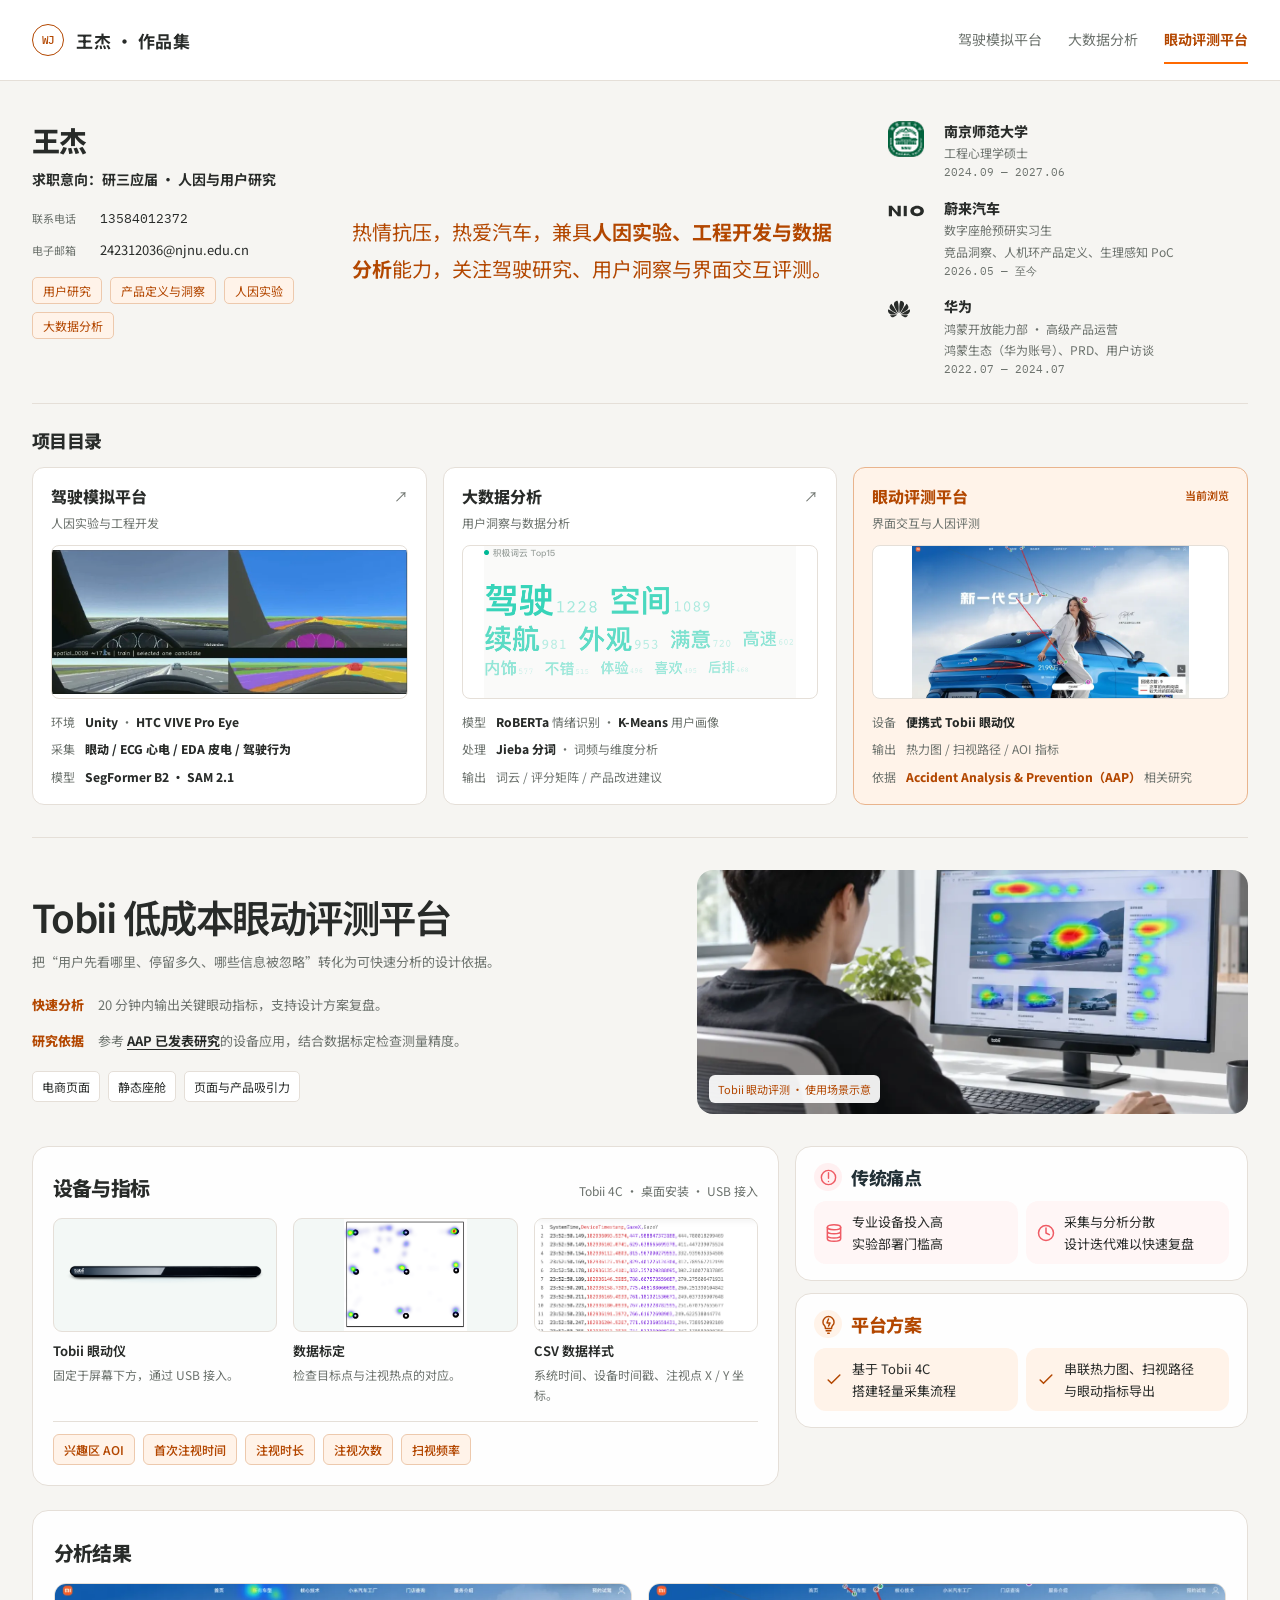
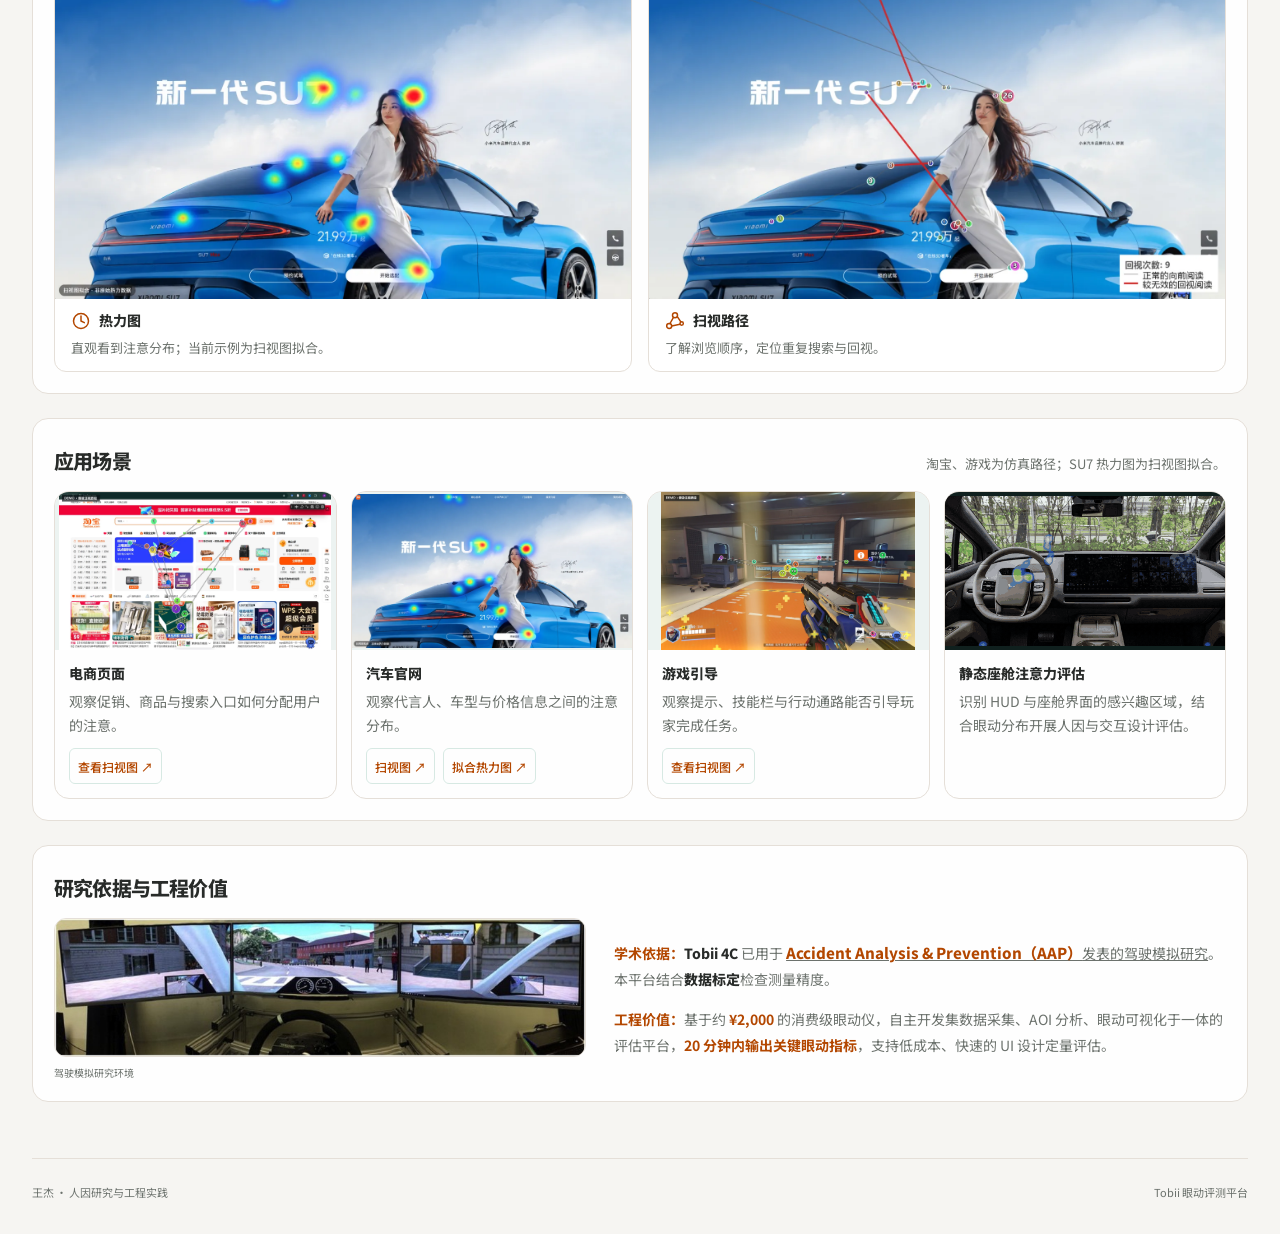
==== commit f1b61b1b: "Show education, work, and contact in the shared profile, and update the eye-tracking labels. Co-auth" ====
--- a/eye-tracking/index.html
+++ b/eye-tracking/index.html
@@ -55,32 +55,73 @@
 <symbol id="i-game" viewbox="0 0 24 24"><path d="M7 5h10c3 0 6 14 3 14-2 0-4-4-5-4H9c-1 0-3 4-5 4C1 19 4 5 7 5ZM7 8v6M4 11h6M16 9v.1M19 12v.1"></path></symbol>
 <symbol id="i-file" viewbox="0 0 24 24"><path d="M5 2h10l4 4v16H5zM14 2v5h5M8 11h8M8 15h8M8 19h5"></path></symbol>
 </defs></svg>
-<header class="pf-header"><div class="pf-header-inner"><a class="pf-brand" href="../index.html" aria-label="王杰作品集首页"><span class="pf-brand-mark" aria-hidden="true">WJ</span>王杰 · 作品集</a><nav class="pf-nav" aria-label="作品集导航"><a href="../index.html">驾驶模拟平台</a><a href="../voc/index.html">VOC 数据分析</a><a href="../eye-tracking/index.html" aria-current="page">眼动评测平台</a></nav></div></header>
+<header class="pf-header"><div class="pf-header-inner"><a class="pf-brand" href="../index.html" aria-label="王杰作品集首页"><span class="pf-brand-mark" aria-hidden="true">WJ</span>王杰 · 作品集</a><nav class="pf-nav" aria-label="作品集导航"><a href="../index.html">驾驶模拟平台</a><a href="../voc/index.html">大数据分析</a><a href="../eye-tracking/index.html" aria-current="page">眼动评测平台</a></nav></div></header>
 <main class="pf-main">
 <div class="pf-identity">
 <section class="pf-profile" aria-labelledby="profile-name">
-  <div><h2 class="pf-profile-name" id="profile-name">王杰</h2><p class="pf-profile-role">求职意向：人因用户研究</p></div>
-  <p class="pf-profile-intro">热爱汽车，兼具<strong>人因实验、工程开发与数据分析</strong>能力，关注驾驶研究、用户洞察与界面交互评测。</p>
-  <dl class="pf-contact"><div><dt>联系电话</dt><dd><a class="pf-mono" href="tel:13584012372">13584012372</a></dd></div><div><dt>电子邮箱</dt><dd><a href="mailto:242312036@njnu.edu.cn">242312036@njnu.edu.cn</a></dd></div></dl>
+  <div class="pf-profile-lead">
+    <h2 class="pf-profile-name" id="profile-name">王杰</h2>
+    <p class="pf-profile-role">求职意向：研三应届 · 人因与用户研究</p>
+    <dl class="pf-contact"><div><dt>联系电话</dt><dd><a class="pf-mono" href="tel:13584012372">13584012372</a></dd></div><div><dt>电子邮箱</dt><dd><a href="mailto:242312036@njnu.edu.cn">242312036@njnu.edu.cn</a></dd></div></dl>
+    <ul class="pf-skill-tags" aria-label="核心能力">
+      <li>用户研究</li>
+      <li>产品定义与洞察</li>
+      <li>人因实验</li>
+      <li>大数据分析</li>
+    </ul>
+  </div>
+  <div class="pf-profile-copy">
+    <p class="pf-profile-intro">热情抗压，热爱汽车，兼具<strong>人因实验、工程开发与数据分析</strong>能力，关注驾驶研究、用户洞察与界面交互评测。</p>
+  </div>
+  <div class="pf-background">
+    <ul class="pf-experience">
+      <li>
+        <img class="pf-experience-logo pf-experience-logo-school" src="../opt/logos/njnu.png" alt="" width="256" height="256"/>
+        <div>
+          <p class="pf-experience-org">南京师范大学</p>
+          <p class="pf-experience-role">工程心理学硕士</p>
+          <p class="pf-experience-time">2024.09 — 2027.06</p>
+        </div>
+      </li>
+      <li>
+        <img class="pf-experience-logo" src="../opt/logos/nio.svg" alt="" width="88" height="28"/>
+        <div>
+          <p class="pf-experience-org">蔚来汽车</p>
+          <p class="pf-experience-role">数字座舱预研实习生</p>
+          <p class="pf-experience-note">竞品洞察、人机环产品定义、生理感知 PoC</p>
+          <p class="pf-experience-time">2026.05 — 至今</p>
+        </div>
+      </li>
+      <li>
+        <img class="pf-experience-logo" src="../opt/logos/huawei.svg" alt="" width="28" height="28"/>
+        <div>
+          <p class="pf-experience-org">华为</p>
+          <p class="pf-experience-role">鸿蒙开放能力部 · 高级产品运营</p>
+          <p class="pf-experience-note">鸿蒙生态（华为账号）、PRD、用户访谈</p>
+          <p class="pf-experience-time">2022.07 — 2024.07</p>
+        </div>
+      </li>
+    </ul>
+  </div>
 </section>
 <section class="pf-directory" aria-labelledby="project-directory-title">
   <div class="pf-directory-heading"><h2 id="project-directory-title">项目目录</h2></div>
   <nav class="pf-projects" aria-label="三个项目">
-    <a class="pf-project" data-project="driving" href="../index.html"><div class="pf-project-top"><h3>驾驶模拟平台</h3><span class="pf-project-arrow" aria-hidden="true">↗</span></div><p class="pf-project-scope">人因实验与工程开发</p><img class="pf-project-image pf-project-image-scene" src="../opt/driving-scene.webp" alt="驾驶模拟平台：参与者在实体座舱中操控方向盘进行驾驶实验" width="648" height="415" decoding="async"/><div class="pf-project-details"><p><span class="pf-detail-label">环境</span><span><strong class="pf-key">Unity</strong> · <strong class="pf-key">HTC VIVE Pro Eye</strong></span></p><p><span class="pf-detail-label">采集</span><span><strong class="pf-key">眼动 / ECG 心电 / EDA 皮电 / 驾驶行为</strong></span></p><p><span class="pf-detail-label">模型</span><span><strong class="pf-key">SegFormer B2 · SAM 2.1</strong></span></p></div></a>
-    <a class="pf-project" data-project="voc" href="../voc/index.html"><div class="pf-project-top"><h3>VOC 数据分析</h3><span class="pf-project-arrow" aria-hidden="true">↗</span></div><p class="pf-project-scope">用户洞察与数据分析</p><img class="pf-project-image" src="../voc/assets/wordcloud-xiaomi.png" alt="VOC 数据分析：小米车主口碑中的高频积极词云" width="620" height="302" decoding="async"/><div class="pf-project-details"><p><span class="pf-detail-label">模型</span><span><strong class="pf-key">RoBERTa</strong> 情绪识别 · <strong class="pf-key">K-Means</strong> 用户画像</span></p><p><span class="pf-detail-label">处理</span><span><strong class="pf-key">Jieba 分词</strong> · 词频与维度分析</span></p><p><span class="pf-detail-label">输出</span><span>词云 / 评分矩阵 / 产品改进建议</span></p></div></a>
-    <a class="pf-project" data-project="eye" aria-current="page" href="#project-content"><div class="pf-project-top"><h3>眼动评测平台</h3><span class="pf-project-state">当前浏览</span></div><p class="pf-project-scope">界面交互与人因评测</p><img class="pf-project-image" src="../opt/su7-scanpath-card.webp" alt="眼动评测平台：小米 SU7 页面上的扫视路径示例" width="1635" height="894" decoding="async"/><div class="pf-project-details"><p><span class="pf-detail-label">设备</span><span><strong class="pf-key">Tobii 4C</strong> · <strong class="pf-key">九点精度验证</strong></span></p><p><span class="pf-detail-label">输出</span><span>热力图 / 扫视路径 / AOI 指标</span></p><p><span class="pf-detail-label">依据</span><span><strong class="pf-key pf-paper">Accident Analysis &amp; Prevention（AAP）</strong> 相关研究</span></p></div></a>
+    <a class="pf-project" data-project="driving" href="../index.html"><div class="pf-project-top"><h3>驾驶模拟平台</h3><span class="pf-project-arrow" aria-hidden="true">↗</span></div><p class="pf-project-scope">人因实验与工程开发</p><img class="pf-project-image" src="../opt/spatial-aoi.webp" width="1024" height="413" alt="驾驶模拟平台：驾驶场景与语义分割对照" decoding="async"/><div class="pf-project-details"><p><span class="pf-detail-label">环境</span><span><strong class="pf-key">Unity</strong> · <strong class="pf-key">HTC VIVE Pro Eye</strong></span></p><p><span class="pf-detail-label">采集</span><span><strong class="pf-key">眼动 / ECG 心电 / EDA 皮电 / 驾驶行为</strong></span></p><p><span class="pf-detail-label">模型</span><span><strong class="pf-key">SegFormer B2 · SAM 2.1</strong></span></p></div></a>
+    <a class="pf-project" data-project="voc" href="../voc/index.html"><div class="pf-project-top"><h3>大数据分析</h3><span class="pf-project-arrow" aria-hidden="true">↗</span></div><p class="pf-project-scope">用户洞察与数据分析</p><img class="pf-project-image" src="../voc/assets/wordcloud-xiaomi.png" alt="大数据分析：小米车主口碑中的高频积极词云" width="620" height="302" decoding="async"/><div class="pf-project-details"><p><span class="pf-detail-label">模型</span><span><strong class="pf-key">RoBERTa</strong> 情绪识别 · <strong class="pf-key">K-Means</strong> 用户画像</span></p><p><span class="pf-detail-label">处理</span><span><strong class="pf-key">Jieba 分词</strong> · 词频与维度分析</span></p><p><span class="pf-detail-label">输出</span><span>词云 / 评分矩阵 / 产品改进建议</span></p></div></a>
+    <a class="pf-project" data-project="eye" aria-current="page" href="#project-content"><div class="pf-project-top"><h3>眼动评测平台</h3><span class="pf-project-state">当前浏览</span></div><p class="pf-project-scope">界面交互与人因评测</p><img class="pf-project-image" src="../opt/su7-scanpath-card.webp" alt="眼动评测平台：小米 SU7 页面上的扫视路径示例" width="1635" height="894" decoding="async"/><div class="pf-project-details"><p><span class="pf-detail-label">设备</span><span><strong class="pf-key">便携式 Tobii 眼动仪</strong></span></p><p><span class="pf-detail-label">输出</span><span>热力图 / 扫视路径 / AOI 指标</span></p><p><span class="pf-detail-label">依据</span><span><strong class="pf-key pf-paper">Accident Analysis &amp; Prevention（AAP）</strong> 相关研究</span></p></div></a>
   </nav>
 </section>
 </div>
 
 <div class="pf-project-view" id="project-content">
 <section aria-labelledby="project-title" class="hero">
-<div class="pf-eye-intro"><h1 id="project-title">Tobii 低成本眼动评测平台</h1><p class="hero-sub">把“用户先看哪里、停留多久、哪些信息被忽略”转化为可快速分析的设计依据。</p><div class="pf-eye-benefits"><p><strong>快速分析</strong><span>20 分钟内输出关键眼动指标，支持设计方案复盘。</span></p><p><strong>研究依据</strong><span>参考 <a href="#basis-title">AAP 已发表研究</a>的设备应用，结合九点验证检查测量精度。</span></p></div><div class="pf-eye-use-cases" aria-label="适用评估场景"><span>电商页面</span><span>静态座舱</span><span>页面与产品吸引力</span></div></div>
+<div class="pf-eye-intro"><h1 id="project-title">Tobii 低成本眼动评测平台</h1><p class="hero-sub">把“用户先看哪里、停留多久、哪些信息被忽略”转化为可快速分析的设计依据。</p><div class="pf-eye-benefits"><p><strong>快速分析</strong><span>20 分钟内输出关键眼动指标，支持设计方案复盘。</span></p><p><strong>研究依据</strong><span>参考 <a href="#basis-title">AAP 已发表研究</a>的设备应用，结合数据标定检查测量精度。</span></p></div><div class="pf-eye-use-cases" aria-label="适用评估场景"><span>电商页面</span><span>静态座舱</span><span>页面与产品吸引力</span></div></div>
 <figure class="hero-visual hero-photo"><img alt="人物在安装 Tobii 眼动仪的显示器前查看网页热力图的使用场景" decoding="async" height="1086" loading="lazy" src="../opt/tobii-use-scene.webp" width="1448"/><figcaption>Tobii 眼动评测 · 使用场景示意</figcaption></figure>
 </section>
 <div class="page-grid"><div class="overview-row"><section aria-labelledby="equipment-title" class="panel equipment"><div class="section-head"><div><h2 id="equipment-title">设备与指标</h2></div><p class="section-note">Tobii 4C · 桌面安装 · USB 接入</p></div><div class="equipment-media">
 <figure><a class="equipment-image hardware-image" href="./assets/tobii-4c.png" rel="noreferrer" target="_blank"><img alt="Tobii 4C 桌面眼动仪" height="251" loading="lazy" src="./assets/tobii-4c.png" width="2369"/></a><figcaption><b>Tobii 眼动仪</b><span>固定于屏幕下方，通过 USB 接入。</span></figcaption></figure>
-<figure><a class="equipment-image accuracy-image" href="./assets/nine-point-accuracy.png" rel="noreferrer" target="_blank"><img alt="九点精度验证，目标点与注视热点的空间分布" height="431" loading="lazy" src="./assets/nine-point-accuracy.png" width="474"/></a><figcaption><b>九点精度验证</b><span>检查目标点与注视热点的对应。</span></figcaption></figure>
+<figure><a class="equipment-image accuracy-image" href="./assets/nine-point-accuracy.png" rel="noreferrer" target="_blank"><img alt="数据标定，目标点与注视热点的空间分布" height="431" loading="lazy" src="./assets/nine-point-accuracy.png" width="474"/></a><figcaption><b>数据标定</b><span>检查目标点与注视热点的对应。</span></figcaption></figure>
 <figure><a class="equipment-image csv-image" href="./assets/gaze-data-sample.png" rel="noreferrer" target="_blank"><img alt="CSV 数据样式，含系统时间、设备时间戳和 GazeX、GazeY 坐标" height="984" loading="lazy" src="./assets/gaze-data-sample.png" width="902"/></a><figcaption><b>CSV 数据样式</b><span>系统时间、设备时间戳、注视点 X / Y 坐标。</span></figcaption></figure></div><div aria-label="眼动分析指标" class="metric-tags"><span>兴趣区 AOI</span><span>首次注视时间</span><span>注视时长</span><span>注视次数</span><span>扫视频率</span></div></section><div class="advantage-stack">
 <section class="panel pain"><h2 class="compare-title"><span class="round"><svg aria-hidden="true" class="icon"><use href="#i-info"></use></svg></span>传统痛点</h2><div class="compare-items"><div class="compare-item"><svg aria-hidden="true" class="icon"><use href="#i-db"></use></svg><p>专业设备投入高<br/>实验部署门槛高</p></div><div class="compare-item"><svg aria-hidden="true" class="icon"><use href="#i-clock"></use></svg><p>采集与分析分散<br/>设计迭代难以快速复盘</p></div></div></section>
 <section class="panel solution"><h2 class="compare-title"><span class="round"><svg aria-hidden="true" class="icon"><use href="#i-light"></use></svg></span>平台方案</h2><div class="compare-items"><div class="compare-item"><svg aria-hidden="true" class="icon"><use href="#i-check"></use></svg><p>基于 Tobii 4C<br/>搭建轻量采集流程</p></div><div class="compare-item"><svg aria-hidden="true" class="icon"><use href="#i-check"></use></svg><p>串联热力图、扫视路径<br/>与眼动指标导出</p></div></div></section>
@@ -92,9 +133,9 @@
 </section>
 <section aria-labelledby="cases-title" class="panel" id="scenarios"><div class="section-head cases-head"><div><h2 id="cases-title">应用场景</h2></div><p class="section-note">淘宝、游戏为仿真路径；SU7 热力图为扫视图拟合。</p></div>
 <div class="case-grid">
-<article class="case"><a class="case-image" href="./stimuli/demo/taobao-scanpath-demo.png" rel="noreferrer" target="_blank"><img alt="淘宝首页仿真扫视路径图" height="1462" loading="lazy" src="../opt/taobao-scanpath.webp" width="2511"/><span class="media-tag">仿真扫视图</span></a><div class="case-body"><div class="case-icon"><svg aria-hidden="true" class="icon"><use href="#i-cart"></use></svg></div><div><h3>电商页面</h3><p>观察促销、商品与搜索入口<br/>如何分配用户的注意。</p><div class="case-links"><a href="./stimuli/demo/taobao-scanpath-demo.png" rel="noreferrer" target="_blank">查看扫视图 ↗</a></div></div></div></article>
-<article class="case"><a class="case-image" href="./assets/su7-heatmap-fitted-20261017.png" rel="noreferrer" target="_blank"><img alt="小米 SU7 官网拟合热力图" height="927" loading="lazy" src="../opt/su7-heatmap.webp" width="1697"/><span class="media-tag">拟合热力图</span></a><div class="case-body"><div class="case-icon"><svg aria-hidden="true" class="icon"><use href="#i-car"></use></svg></div><div><h3>汽车官网</h3><p>观察代言人、车型与价格信息<br/>之间的注意分布。</p><div class="case-links"><a href="./assets/su7-scanpath-20261017.png" rel="noreferrer" target="_blank">扫视图 ↗</a><a href="./assets/su7-heatmap-fitted-20261017.png" rel="noreferrer" target="_blank">拟合热力图 ↗</a></div></div></div></article>
-<article class="case"><a class="case-image" href="./stimuli/demo/game-scanpath-demo.png" rel="noreferrer" target="_blank"><img alt="游戏训练场景仿真扫视路径图" height="1566" loading="lazy" src="../opt/game-scanpath.webp" width="2509"/><span class="media-tag">仿真扫视图</span></a><div class="case-body"><div class="case-icon"><svg aria-hidden="true" class="icon"><use href="#i-game"></use></svg></div><div><h3>游戏引导</h3><p>观察提示、技能栏与行动通路<br/>能否引导玩家完成任务。</p><div class="case-links"><a href="./stimuli/demo/game-scanpath-demo.png" rel="noreferrer" target="_blank">查看扫视图 ↗</a></div></div></div></article>
+<article class="case"><a class="case-image" href="./stimuli/demo/taobao-scanpath-demo.png" rel="noreferrer" target="_blank"><img alt="淘宝首页仿真扫视路径图" height="1462" loading="lazy" src="../opt/taobao-scanpath.webp" width="2511"/></a><div class="case-body"><div class="case-icon"><svg aria-hidden="true" class="icon"><use href="#i-cart"></use></svg></div><div><h3>电商页面</h3><p>观察促销、商品与搜索入口<br/>如何分配用户的注意。</p><div class="case-links"><a href="./stimuli/demo/taobao-scanpath-demo.png" rel="noreferrer" target="_blank">查看扫视图 ↗</a></div></div></div></article>
+<article class="case"><a class="case-image" href="./assets/su7-heatmap-fitted-20261017.png" rel="noreferrer" target="_blank"><img alt="小米 SU7 官网拟合热力图" height="927" loading="lazy" src="../opt/su7-heatmap.webp" width="1697"/></a><div class="case-body"><div class="case-icon"><svg aria-hidden="true" class="icon"><use href="#i-car"></use></svg></div><div><h3>汽车官网</h3><p>观察代言人、车型与价格信息<br/>之间的注意分布。</p><div class="case-links"><a href="./assets/su7-scanpath-20261017.png" rel="noreferrer" target="_blank">扫视图 ↗</a><a href="./assets/su7-heatmap-fitted-20261017.png" rel="noreferrer" target="_blank">拟合热力图 ↗</a></div></div></div></article>
+<article class="case"><a class="case-image" href="./stimuli/demo/game-scanpath-demo.png" rel="noreferrer" target="_blank"><img alt="游戏训练场景仿真扫视路径图" height="1566" loading="lazy" src="../opt/game-scanpath.webp" width="2509"/></a><div class="case-body"><div class="case-icon"><svg aria-hidden="true" class="icon"><use href="#i-game"></use></svg></div><div><h3>游戏引导</h3><p>观察提示、技能栏与行动通路<br/>能否引导玩家完成任务。</p><div class="case-links"><a href="./stimuli/demo/game-scanpath-demo.png" rel="noreferrer" target="_blank">查看扫视图 ↗</a></div></div></div></article>
 <article class="case"><div class="case-image"><img alt="静态座舱注意力评估：理想 HUD 眼动展示" decoding="async" loading="lazy" src="../opt/gif/hud-eye.gif" style="display:block;width:100%;height:100%;object-fit:contain;background:#10201e"/></div><div class="case-body"><div class="case-icon"><svg aria-hidden="true" class="icon"><use href="#i-car"></use></svg></div><div><h3>静态座舱注意力评估</h3><p>识别 HUD 与座舱界面的感兴趣区域，<br/>结合眼动分布开展人因与交互设计评估。</p></div></div></article>
 </div></section>
 <section aria-labelledby="basis-title" class="panel evidence">
@@ -102,7 +143,7 @@
 <div class="evidence-grid">
 <figure class="evidence-figure"><a href="./assets/driving-research-setup.png" rel="noreferrer" target="_blank"><img alt="三屏驾驶模拟研究环境，包含驾驶画面、方向盘与操作设备" height="194" loading="lazy" src="./assets/driving-research-setup.png" width="755"/></a><figcaption>驾驶模拟研究环境</figcaption></figure>
 <div class="evidence-copy">
-<p><strong class="evidence-label">学术依据：</strong><strong class="pf-key">Tobii 4C</strong> 已用于 <a href="https://doi.org/10.1016/j.aap.2019.01.026" rel="noreferrer" target="_blank"><strong class="pf-key pf-paper">Accident Analysis &amp; Prevention（AAP）</strong>发表的驾驶模拟研究</a>。本平台结合<strong class="pf-key">九点验证</strong>检查测量精度。</p>
+<p><strong class="evidence-label">学术依据：</strong><strong class="pf-key">Tobii 4C</strong> 已用于 <a href="https://doi.org/10.1016/j.aap.2019.01.026" rel="noreferrer" target="_blank"><strong class="pf-key pf-paper">Accident Analysis &amp; Prevention（AAP）</strong>发表的驾驶模拟研究</a>。本平台结合<strong class="pf-key">数据标定</strong>检查测量精度。</p>
 <p><strong class="evidence-label">工程价值：</strong>基于约 <strong>¥2,000</strong> 的消费级眼动仪，自主开发集数据采集、AOI 分析、眼动可视化于一体的评估平台，<strong>20 分钟内输出关键眼动指标</strong>，支持低成本、快速的 UI 设计定量评估。</p>
 </div>
 </div>
--- a/portfolio.css
+++ b/portfolio.css
@@ -26,17 +26,29 @@
 .pf-main { width: min(1280px, calc(100% - 64px)); margin: 0 auto; padding: 40px 0 56px; }
 .pf-mono { font-family: "IBM Plex Mono", ui-monospace, monospace; }
 .pf-identity { font-size: 14px; line-height: 1.6; padding-bottom: 32px; border-bottom: 1px solid var(--pf-line); }
-.pf-profile { display: grid; grid-template-columns: 200px minmax(0, 1fr) auto; gap: 36px; align-items: center; padding-bottom: 24px; border-bottom: 1px solid var(--pf-line); }
-.pf-profile-intro { max-width: none; margin: 0; color: var(--pf-accent); font-size: 14px; line-height: 1.9; }
+.pf-profile { display: grid; grid-template-columns: minmax(220px, 280px) minmax(0, 1fr) minmax(280px, 360px); gap: 28px 40px; align-items: start; padding-bottom: 24px; border-bottom: 1px solid var(--pf-line); }
+.pf-profile-copy { align-self: center; }
+.pf-profile-intro { max-width: none; margin: 0; color: var(--pf-accent); font-size: 20px; line-height: 1.85; }
 .pf-profile-intro strong { color: var(--pf-accent); font-weight: 700; }
-.pf-profile-name { margin: 0 0 6px; font-size: 28px; font-weight: 800; line-height: 1.4; letter-spacing: -.03em; }
-.pf-profile-role { margin: 0; color: var(--pf-muted); font-size: 14px; line-height: 1.8; }
-.pf-contact { display: grid; gap: 10px; margin: 0; line-height: 1.6; }
+.pf-profile-name { margin: 0 0 8px; font-size: 28px; font-weight: 800; line-height: 1.4; letter-spacing: -.03em; }
+.pf-profile-role { margin: 0; color: var(--pf-ink); font-size: 14px; font-weight: 700; line-height: 1.7; }
+.pf-contact { display: grid; gap: 10px; margin: 16px 0 0; line-height: 1.6; }
 .pf-contact div { display: grid; grid-template-columns: 4em auto; align-items: baseline; gap: 12px; }
 .pf-contact dt { color: var(--pf-muted); font-size: 11px; }
 .pf-contact dd { margin: 0; font-size: 13px; }
 .pf-contact a { color: var(--pf-ink); text-decoration: none; }
 .pf-contact a:hover { color: var(--pf-accent); text-decoration: underline; }
+.pf-background { margin: 0; }
+.pf-profile-lead .pf-skill-tags { margin-top: 16px; }
+.pf-experience { display: grid; grid-template-columns: minmax(0, 1fr); gap: 16px; margin: 0; padding: 0; list-style: none; }
+.pf-experience li { display: grid; grid-template-columns: 44px minmax(0, 1fr); gap: 12px; align-items: start; min-width: 0; }
+.pf-experience-logo { display: block; width: 40px; height: 22px; margin-top: 2px; object-fit: contain; object-position: left center; }
+.pf-experience-logo-school { width: 36px; height: 36px; margin-top: 0; }
+.pf-experience-org { margin: 0; color: var(--pf-ink); font-size: 14px; font-weight: 800; line-height: 1.45; }
+.pf-experience-role, .pf-experience-note, .pf-experience-time { margin: 2px 0 0; color: var(--pf-muted); font-size: 12px; line-height: 1.6; }
+.pf-experience-time { font-family: "IBM Plex Mono", ui-monospace, monospace; font-size: 11px; letter-spacing: .01em; }
+.pf-skill-tags { display: flex; flex-wrap: wrap; gap: 8px; margin: 14px 0 0; padding: 0; list-style: none; }
+.pf-skill-tags li { padding: 3px 10px; border: 1px solid #edc9ad; border-radius: 5px; background: var(--pf-soft); color: var(--pf-accent); font-size: 12px; line-height: 1.6; }
 .pf-directory { margin-top: 24px; }
 .pf-directory-heading { display: flex; justify-content: space-between; align-items: baseline; gap: 20px; margin-bottom: 14px; }
 .pf-directory-heading h2 { margin: 0; color: var(--pf-ink); font-size: 18px; font-weight: 800; line-height: 1.4; }
@@ -145,9 +157,9 @@
 .pf-eye .case-links a { color: var(--pf-accent); }
 @media (max-width: 1024px) {
   .pf-project { padding: 16px; }
-  .pf-profile { grid-template-columns: 1fr auto; gap: 18px 28px; }
-  .pf-profile-intro { grid-column: 1 / -1; grid-row: 2; max-width: 55em; }
-  .pf-contact { grid-column: 2; grid-row: 1; }
+  .pf-profile { grid-template-columns: minmax(190px, 230px) minmax(0, 1fr); gap: 18px 28px; }
+  .pf-background { grid-column: 1 / -1; }
+  .pf-experience { grid-template-columns: repeat(3, minmax(0, 1fr)); gap: 16px 20px; }
 }
 @media (max-width: 767px) {
   .pf-header-inner { width: calc(100% - 32px); min-height: 0; padding: 14px 0 8px; flex-direction: column; align-items: flex-start; gap: 6px; }
@@ -158,10 +170,12 @@
   .pf-main, .pf-footer { width: calc(100% - 32px); }
   .pf-main { padding-top: 26px; padding-bottom: 32px; }
   .pf-identity { padding-bottom: 24px; }
-  .pf-profile { grid-template-columns: minmax(0, 1fr); gap: 14px; padding-bottom: 20px; }
-  .pf-profile-intro { grid-column: 1; grid-row: 2; font-size: 13px; line-height: 1.85; }
+  .pf-profile { grid-template-columns: minmax(0, 1fr); gap: 16px; padding-bottom: 20px; }
+  .pf-profile-intro { font-size: 17px; line-height: 1.85; }
   .pf-profile-name { font-size: 26px; }
-  .pf-contact { grid-column: 1; grid-row: 3; display: flex; flex-wrap: wrap; gap: 12px 24px; }
+  .pf-contact { margin-top: 14px; }
+  .pf-background { grid-column: 1; }
+  .pf-experience { grid-template-columns: minmax(0, 1fr); gap: 14px; }
   .pf-contact div { grid-template-columns: auto; gap: 4px; }
   .pf-contact dd { font-size: 12px; }
   .pf-directory { margin-top: 24px; }
@@ -219,9 +233,38 @@
   .pf-page *, .pf-page *::before, .pf-page *::after { animation: none !important; transition: none !important; scroll-behavior: auto !important; }
   .pf-project:hover { transform: none; }
 }
+@page { size: A4; margin: 12mm 12mm 14mm; }
 @media print {
-  .pf-header, .pf-footer, .pf-identity { display: none; }
+  * { -webkit-print-color-adjust: exact; print-color-adjust: exact; }
+  .pf-header, .pf-footer, .pf-directory { display: none !important; }
+  .pf-voc .pf-identity, .pf-eye .pf-identity { display: none !important; }
+  .pf-identity { padding-bottom: 8px; border: 0; }
+  .pf-profile { display: grid !important; grid-template-columns: 52mm minmax(0, 1fr) 58mm !important; gap: 3mm 5mm !important; align-items: start; padding-bottom: 6px; break-after: avoid; }
+  .pf-profile-copy { align-self: center; }
+  .pf-profile-intro { font-size: 12pt; }
+  .pf-contact { margin-top: 3mm; }
+  .pf-experience { grid-template-columns: minmax(0, 1fr) !important; gap: 3mm !important; }
   .pf-main { width: 100%; padding: 0; }
-  .pf-project-view { margin-top: 0; }
-  .pf-voc .sheet { width: 100%; margin: 0; padding: 5mm 8mm; border: 0; }
-}
+  .pf-project-view { margin-top: 8px; }
+  .signal-card, .pf-value-item, figure { break-inside: avoid; }
+  img, .gif-loop { max-width: 100% !important; height: auto !important; }
+  .sync-header, .sync-canvas { display: none !important; }
+  .analysis-grid { grid-template-columns: repeat(3, minmax(0, 1fr)) !important; }
+  .vr-branch-arrows { display: none !important; }
+  .simulation-comparison { grid-template-columns: minmax(0, 1fr) !important; }
+  .vr-branch { grid-template-columns: 42mm minmax(0, 1fr) minmax(0, 1fr) !important; break-inside: avoid; }
+  .vr-views { display: contents !important; }
+  .vr-device-figure img { min-height: 0 !important; max-height: 42mm !important; aspect-ratio: 1 !important; }
+  .pf-project-stats, .pf-value-grid { grid-template-columns: repeat(3, minmax(0, 1fr)) !important; gap: 16px !important; }
+  .pf-stat-value { width: auto !important; }
+  .pf-project-stat { align-items: flex-start !important; }
+  .signal-grid { grid-template-columns: repeat(2, minmax(0, 1fr)) !important; }
+  .pf-research-grid { grid-template-columns: minmax(0, 1fr) !important; }
+  .pf-research-column { break-inside: avoid; }
+  .pf-research-copy { flex: none !important; }
+  .pf-eye .hero { grid-template-columns: 1.05fr .95fr !important; }
+  .pf-voc .pain-delight-grid { flex-direction: column !important; }
+  .pf-voc .pd-item { min-height: 0 !important; }
+  .pf-voc .pd-meta, .pf-voc .feature-chip { white-space: normal !important; }
+  .pf-voc .sheet { width: 100%; margin: 0; padding: 0; border: 0; box-shadow: none; }
+}
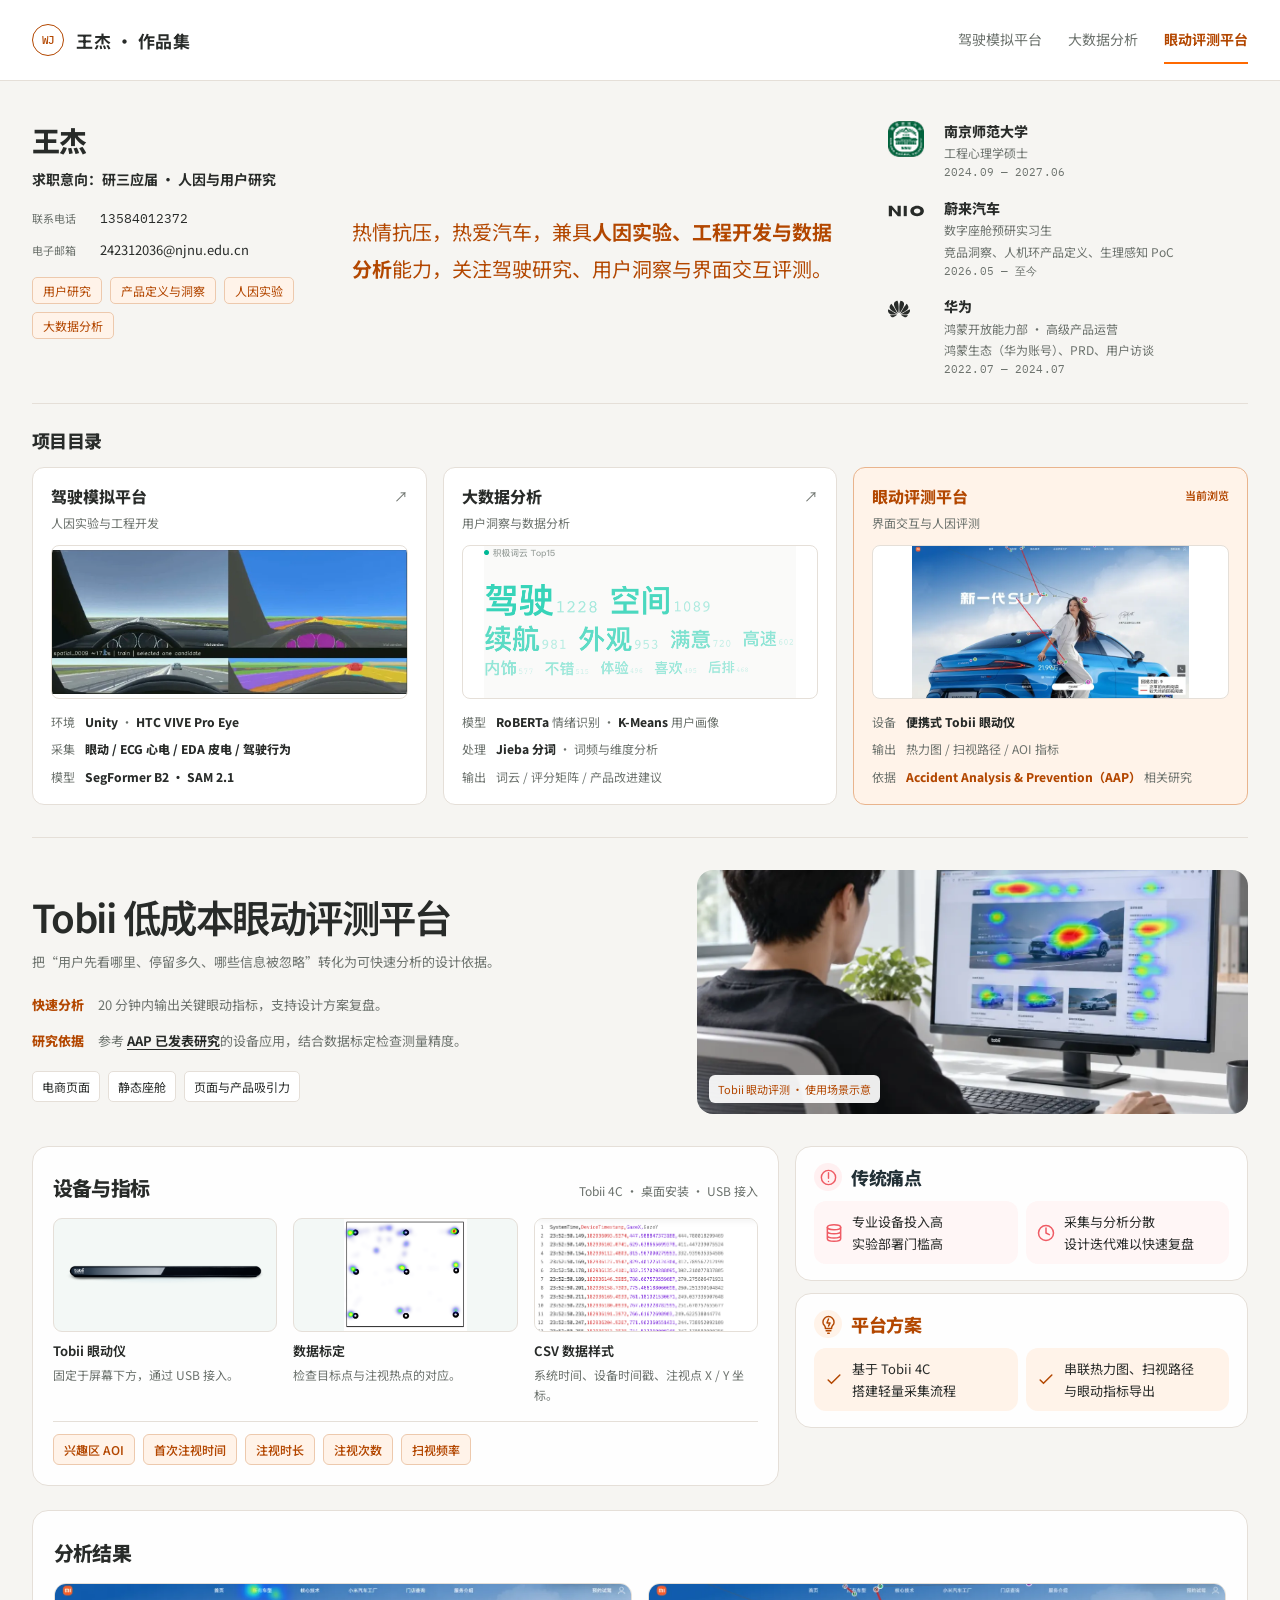
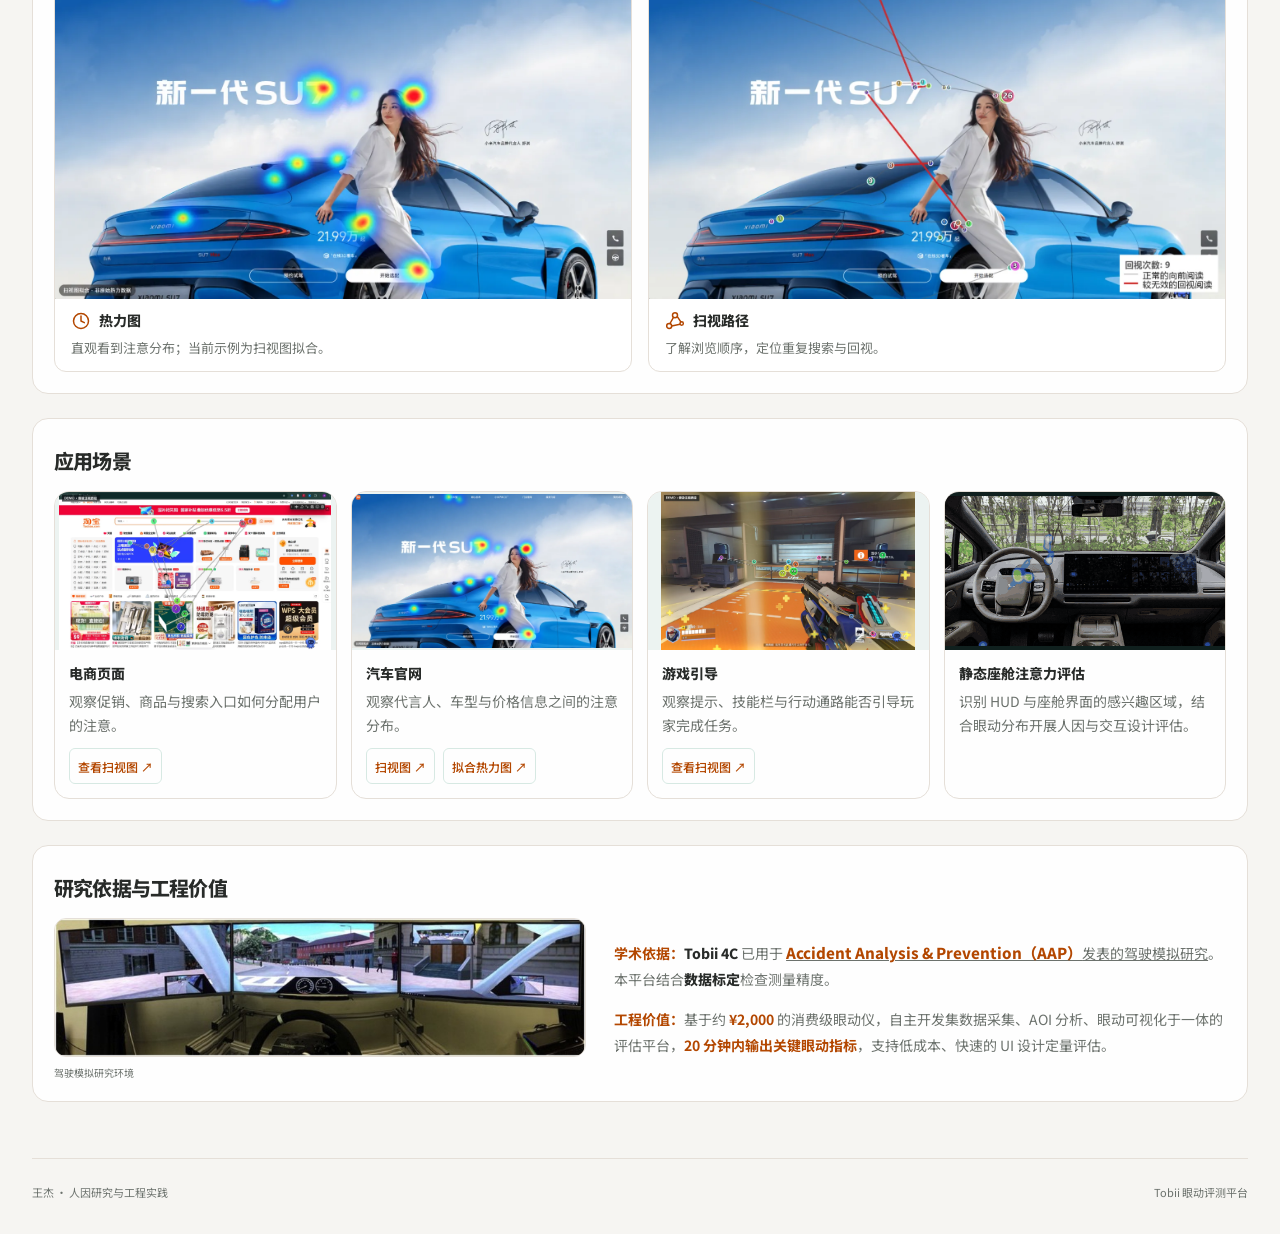
==== commit 8b54ca4d: "Remove the simulated-path note from the eye-tracking scenarios." ====
--- a/eye-tracking/index.html
+++ b/eye-tracking/index.html
@@ -131,7 +131,7 @@
 <article class="output-card"><a class="output-media" href="./assets/su7-scanpath-20261017.png" rel="noreferrer" target="_blank"><img alt="SU7 扫视图示例" height="894" loading="lazy" src="../opt/su7-scanpath.webp" width="1635"/></a><div class="output-copy"><h3><svg aria-hidden="true" class="icon"><use href="#i-path"></use></svg>扫视路径</h3><p>了解浏览顺序，定位重复搜索与回视。</p></div></article>
 </div>
 </section>
-<section aria-labelledby="cases-title" class="panel" id="scenarios"><div class="section-head cases-head"><div><h2 id="cases-title">应用场景</h2></div><p class="section-note">淘宝、游戏为仿真路径；SU7 热力图为扫视图拟合。</p></div>
+<section aria-labelledby="cases-title" class="panel" id="scenarios"><div class="section-head cases-head"><div><h2 id="cases-title">应用场景</h2></div></div>
 <div class="case-grid">
 <article class="case"><a class="case-image" href="./stimuli/demo/taobao-scanpath-demo.png" rel="noreferrer" target="_blank"><img alt="淘宝首页仿真扫视路径图" height="1462" loading="lazy" src="../opt/taobao-scanpath.webp" width="2511"/></a><div class="case-body"><div class="case-icon"><svg aria-hidden="true" class="icon"><use href="#i-cart"></use></svg></div><div><h3>电商页面</h3><p>观察促销、商品与搜索入口<br/>如何分配用户的注意。</p><div class="case-links"><a href="./stimuli/demo/taobao-scanpath-demo.png" rel="noreferrer" target="_blank">查看扫视图 ↗</a></div></div></div></article>
 <article class="case"><a class="case-image" href="./assets/su7-heatmap-fitted-20261017.png" rel="noreferrer" target="_blank"><img alt="小米 SU7 官网拟合热力图" height="927" loading="lazy" src="../opt/su7-heatmap.webp" width="1697"/></a><div class="case-body"><div class="case-icon"><svg aria-hidden="true" class="icon"><use href="#i-car"></use></svg></div><div><h3>汽车官网</h3><p>观察代言人、车型与价格信息<br/>之间的注意分布。</p><div class="case-links"><a href="./assets/su7-scanpath-20261017.png" rel="noreferrer" target="_blank">扫视图 ↗</a><a href="./assets/su7-heatmap-fitted-20261017.png" rel="noreferrer" target="_blank">拟合热力图 ↗</a></div></div></div></article>
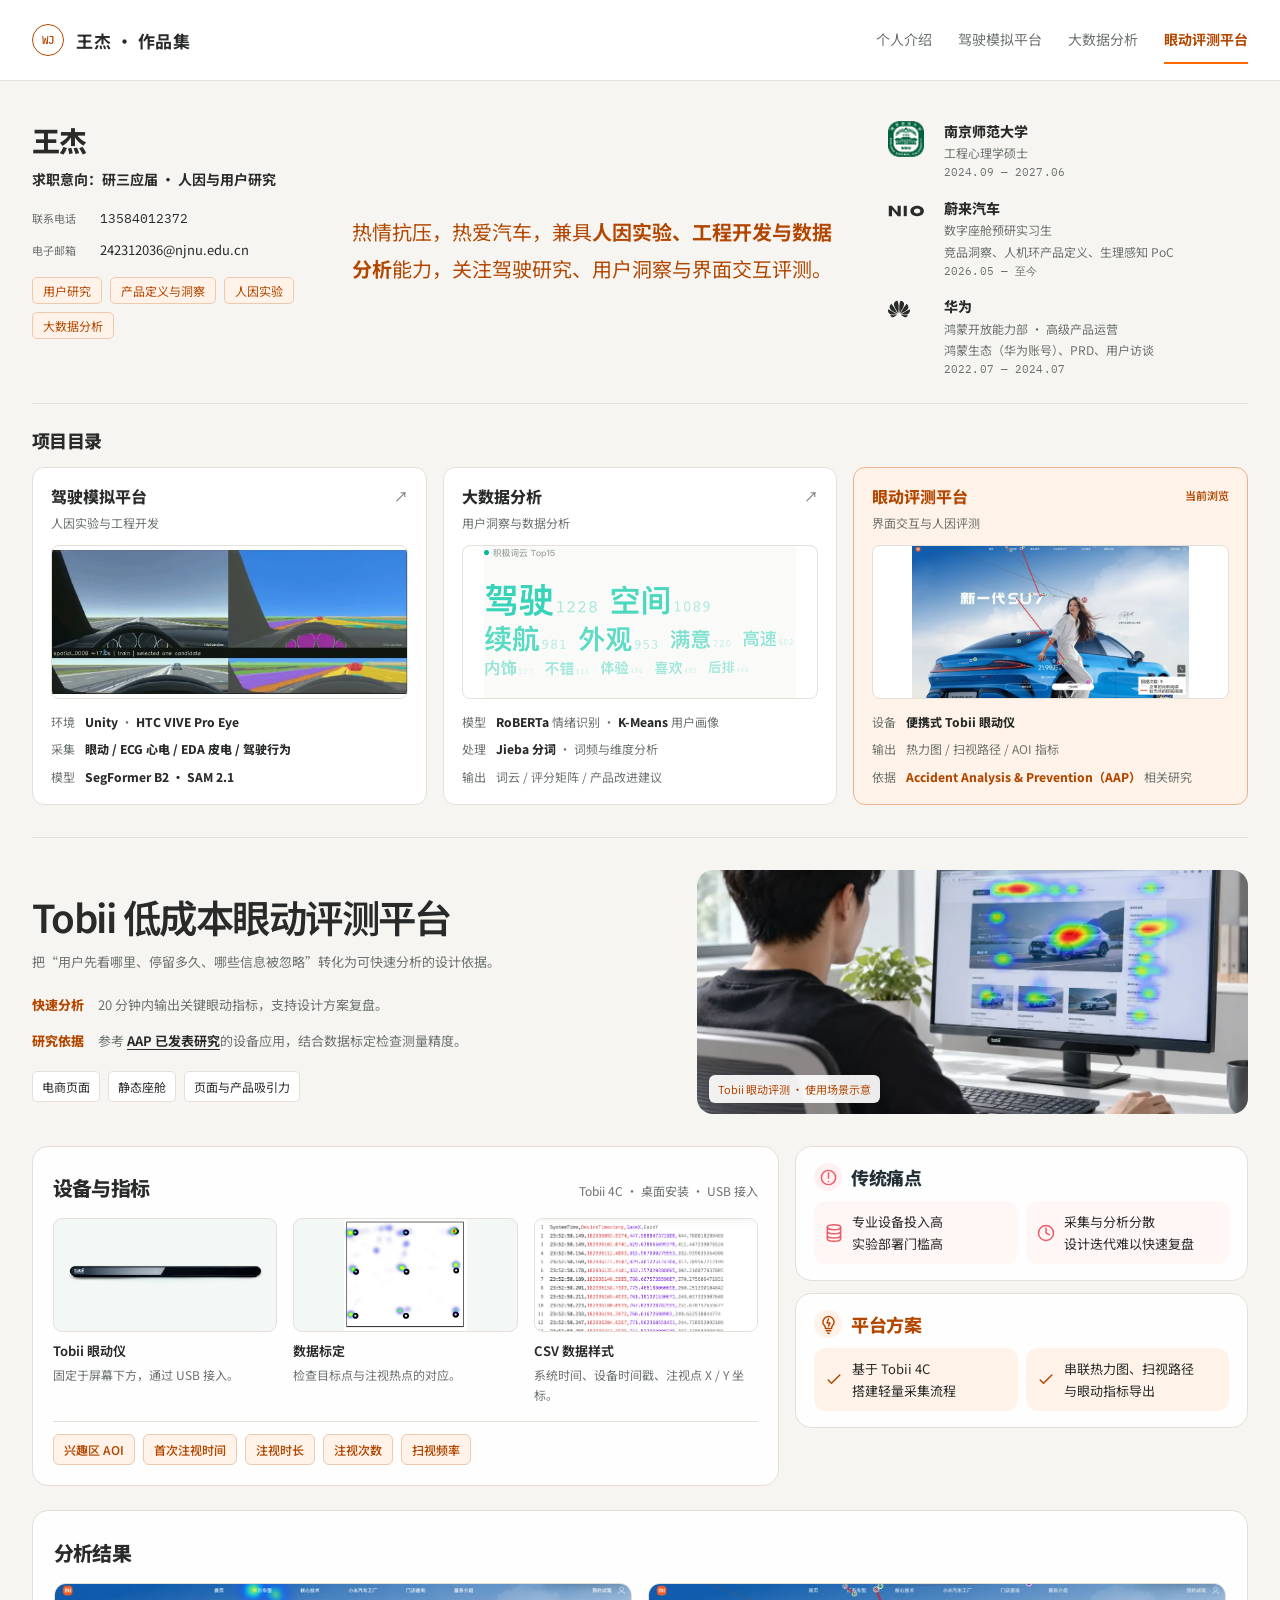
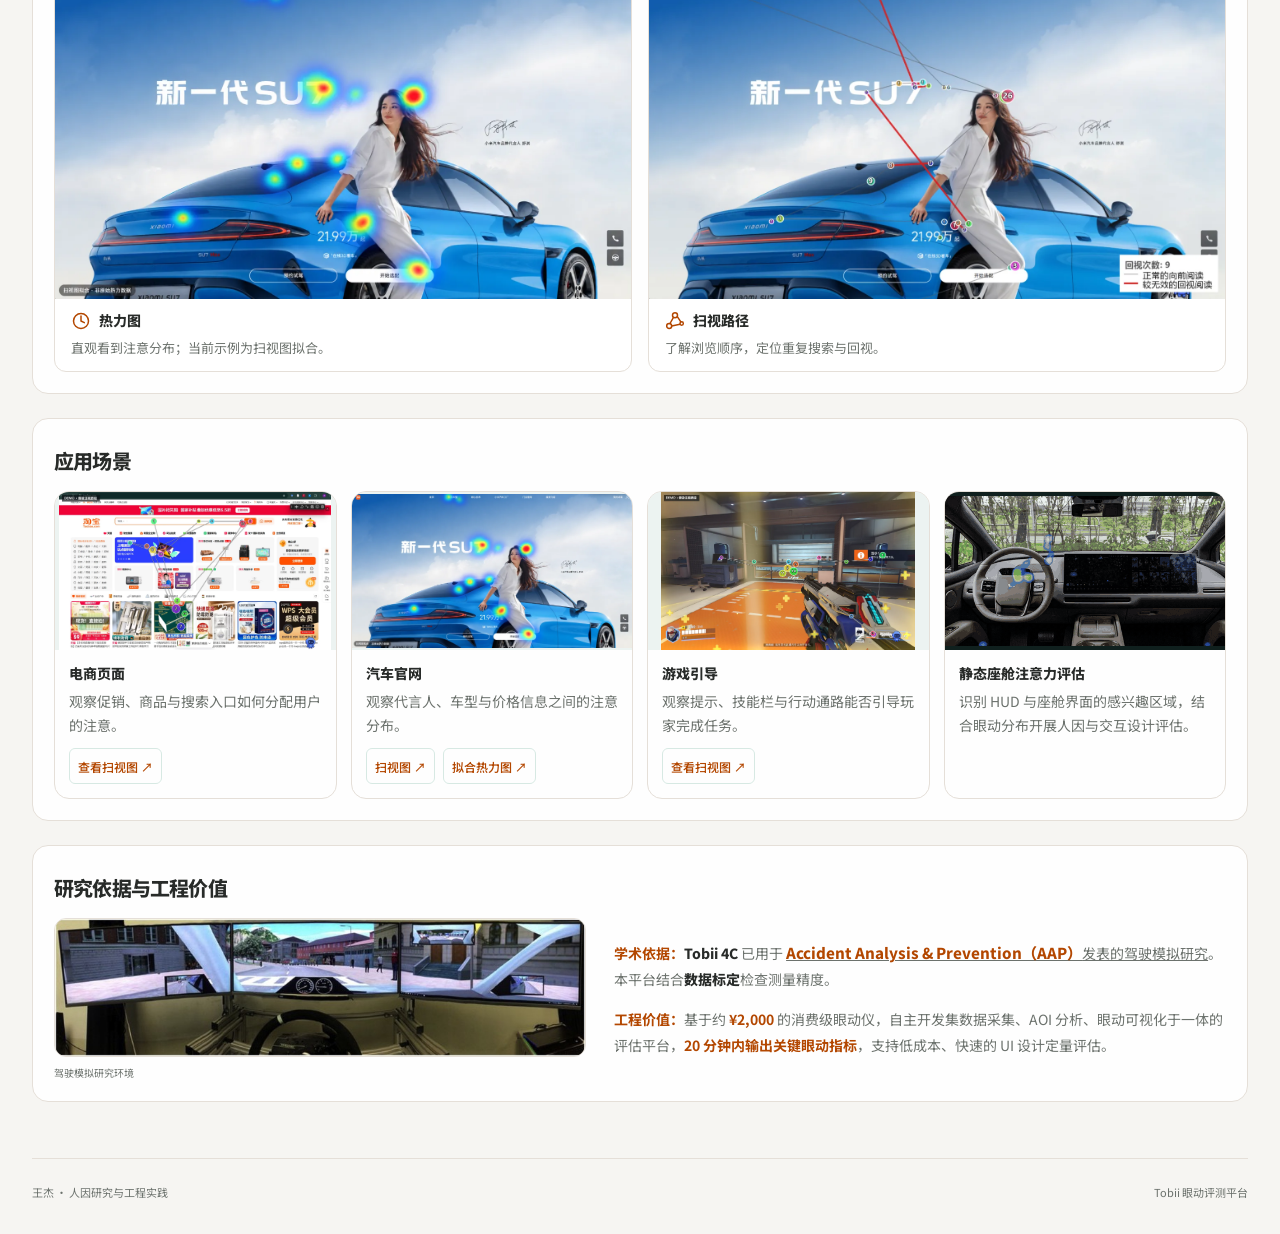
==== commit 9ee6860f: "feat: publish the warm orange personal introduction Add the sanitized resume and a shared navigation" ====
--- a/eye-tracking/index.html
+++ b/eye-tracking/index.html
@@ -55,7 +55,7 @@
 <symbol id="i-game" viewbox="0 0 24 24"><path d="M7 5h10c3 0 6 14 3 14-2 0-4-4-5-4H9c-1 0-3 4-5 4C1 19 4 5 7 5ZM7 8v6M4 11h6M16 9v.1M19 12v.1"></path></symbol>
 <symbol id="i-file" viewbox="0 0 24 24"><path d="M5 2h10l4 4v16H5zM14 2v5h5M8 11h8M8 15h8M8 19h5"></path></symbol>
 </defs></svg>
-<header class="pf-header"><div class="pf-header-inner"><a class="pf-brand" href="../index.html" aria-label="王杰作品集首页"><span class="pf-brand-mark" aria-hidden="true">WJ</span>王杰 · 作品集</a><nav class="pf-nav" aria-label="作品集导航"><a href="../index.html">驾驶模拟平台</a><a href="../voc/index.html">大数据分析</a><a href="../eye-tracking/index.html" aria-current="page">眼动评测平台</a></nav></div></header>
+<header class="pf-header"><div class="pf-header-inner"><a class="pf-brand" href="../index.html" aria-label="王杰作品集首页"><span class="pf-brand-mark" aria-hidden="true">WJ</span>王杰 · 作品集</a><nav class="pf-nav" aria-label="作品集导航"><a href="../intro/index.html">个人介绍</a><a href="../index.html">驾驶模拟平台</a><a href="../voc/index.html">大数据分析</a><a href="../eye-tracking/index.html" aria-current="page">眼动评测平台</a></nav></div></header>
 <main class="pf-main">
 <div class="pf-identity">
 <section class="pf-profile" aria-labelledby="profile-name">
--- a/portfolio.css
+++ b/portfolio.css
@@ -80,7 +80,13 @@
 .pf-overview-description { margin: 0; max-width: 62ch; color: var(--pf-muted); font-size: 13px; line-height: 1.75; }
 .pf-driving .case-shell { background: transparent; }
 .pf-driving :is(h1, h2, h3, h4, h5, h6) { font-family: inherit; }
-.pf-driving #modules { margin-top: 32px; }
+.pf-driving #modules, .pf-intro #studies { margin-top: 32px; }
+.pf-intro .pf-module { min-width: 0; padding: 24px 28px; border: 1px solid var(--pf-line); border-radius: 16px; background: #fff; }
+.pf-intro .pf-module-head { display: flex; align-items: center; gap: 12px; }
+.pf-intro .pf-module-index { display: grid; place-items: center; flex-shrink: 0; width: 32px; height: 32px; border: 1px solid #edc9ad; border-radius: 6px; color: var(--pf-accent); font-family: "IBM Plex Mono", monospace; font-size: 12px; }
+.pf-intro .pf-module h3 { margin: 0; font-size: 18px; font-weight: 800; line-height: 1.4; }
+.pf-intro .pf-module-meta { margin: 10px 0 0; color: var(--pf-accent); font-size: 12px; font-weight: 700; line-height: 1.6; }
+.pf-intro .pf-methods { margin-top: 20px; }
 .pf-section-heading { margin-bottom: 16px; }
 .pf-section-heading h2 { margin: 0; font-size: 20px; font-weight: 800; line-height: 1.4; }
 .pf-module-list { display: grid; gap: 20px; }
@@ -165,7 +171,8 @@
   .pf-header-inner { width: calc(100% - 32px); min-height: 0; padding: 14px 0 8px; flex-direction: column; align-items: flex-start; gap: 6px; }
   .pf-brand { font-size: 15px; }
   .pf-brand-mark { width: 27px; height: 27px; font-size: 10px; }
-  .pf-nav { width: 100%; gap: 22px; justify-content: space-between; }
+  .pf-nav { width: 100%; gap: 16px 18px; justify-content: space-between; }
+  .pf-intro .pf-module { padding: 18px 16px; }
   .pf-nav a { font-size: 12px; padding: 8px 0; }
   .pf-main, .pf-footer { width: calc(100% - 32px); }
   .pf-main { padding-top: 26px; padding-bottom: 32px; }
